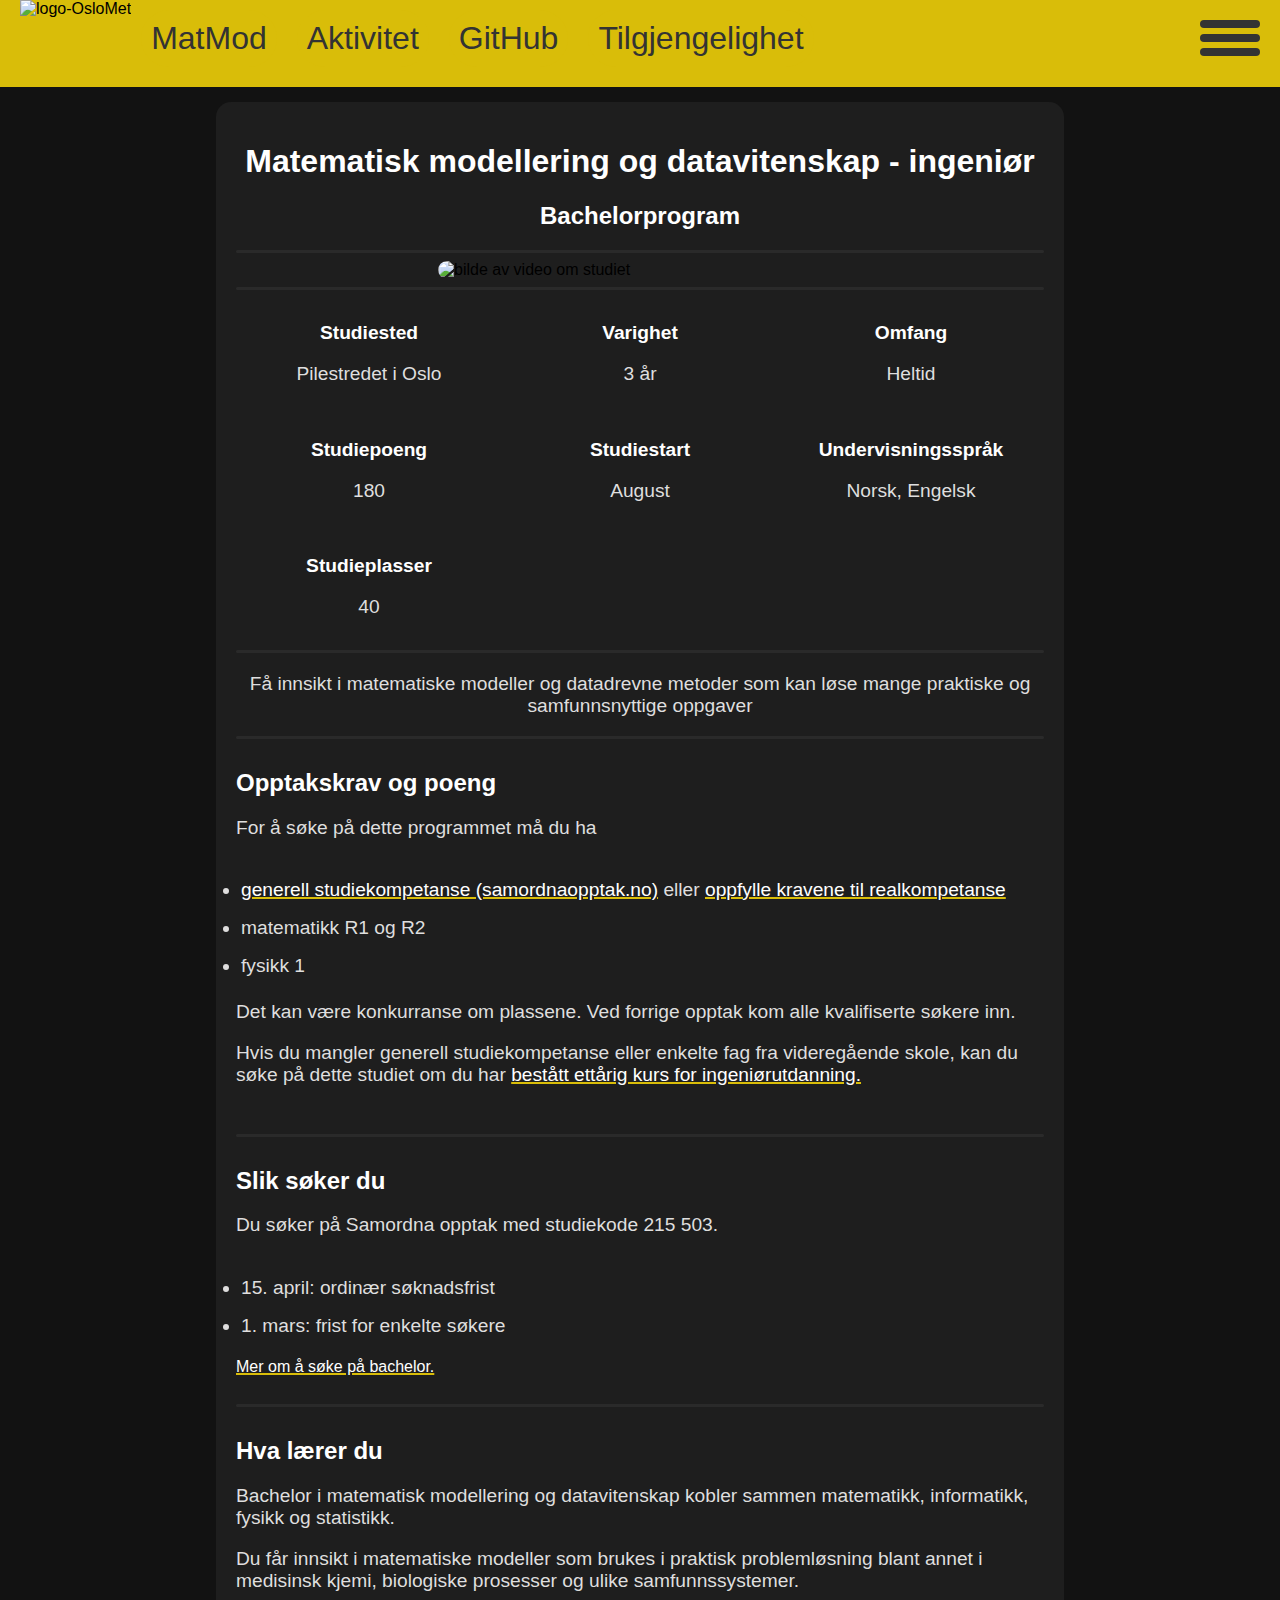
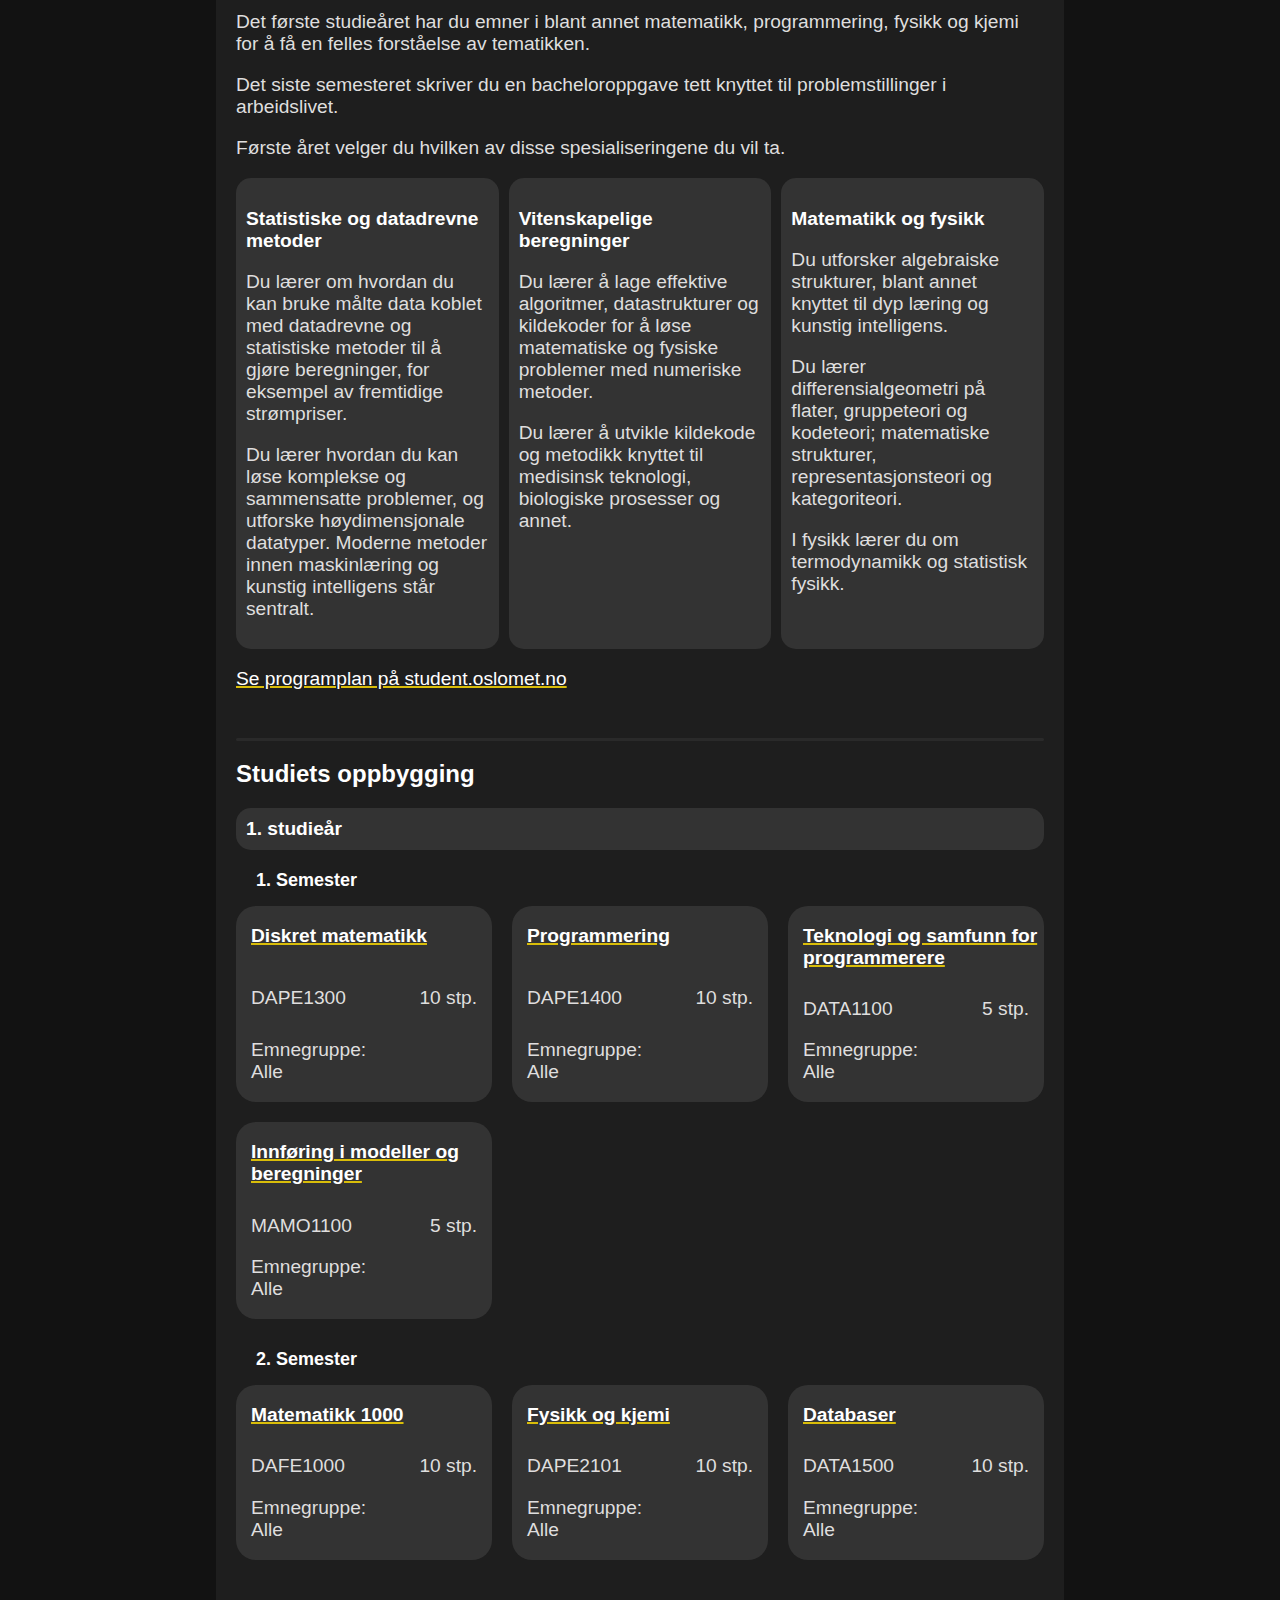
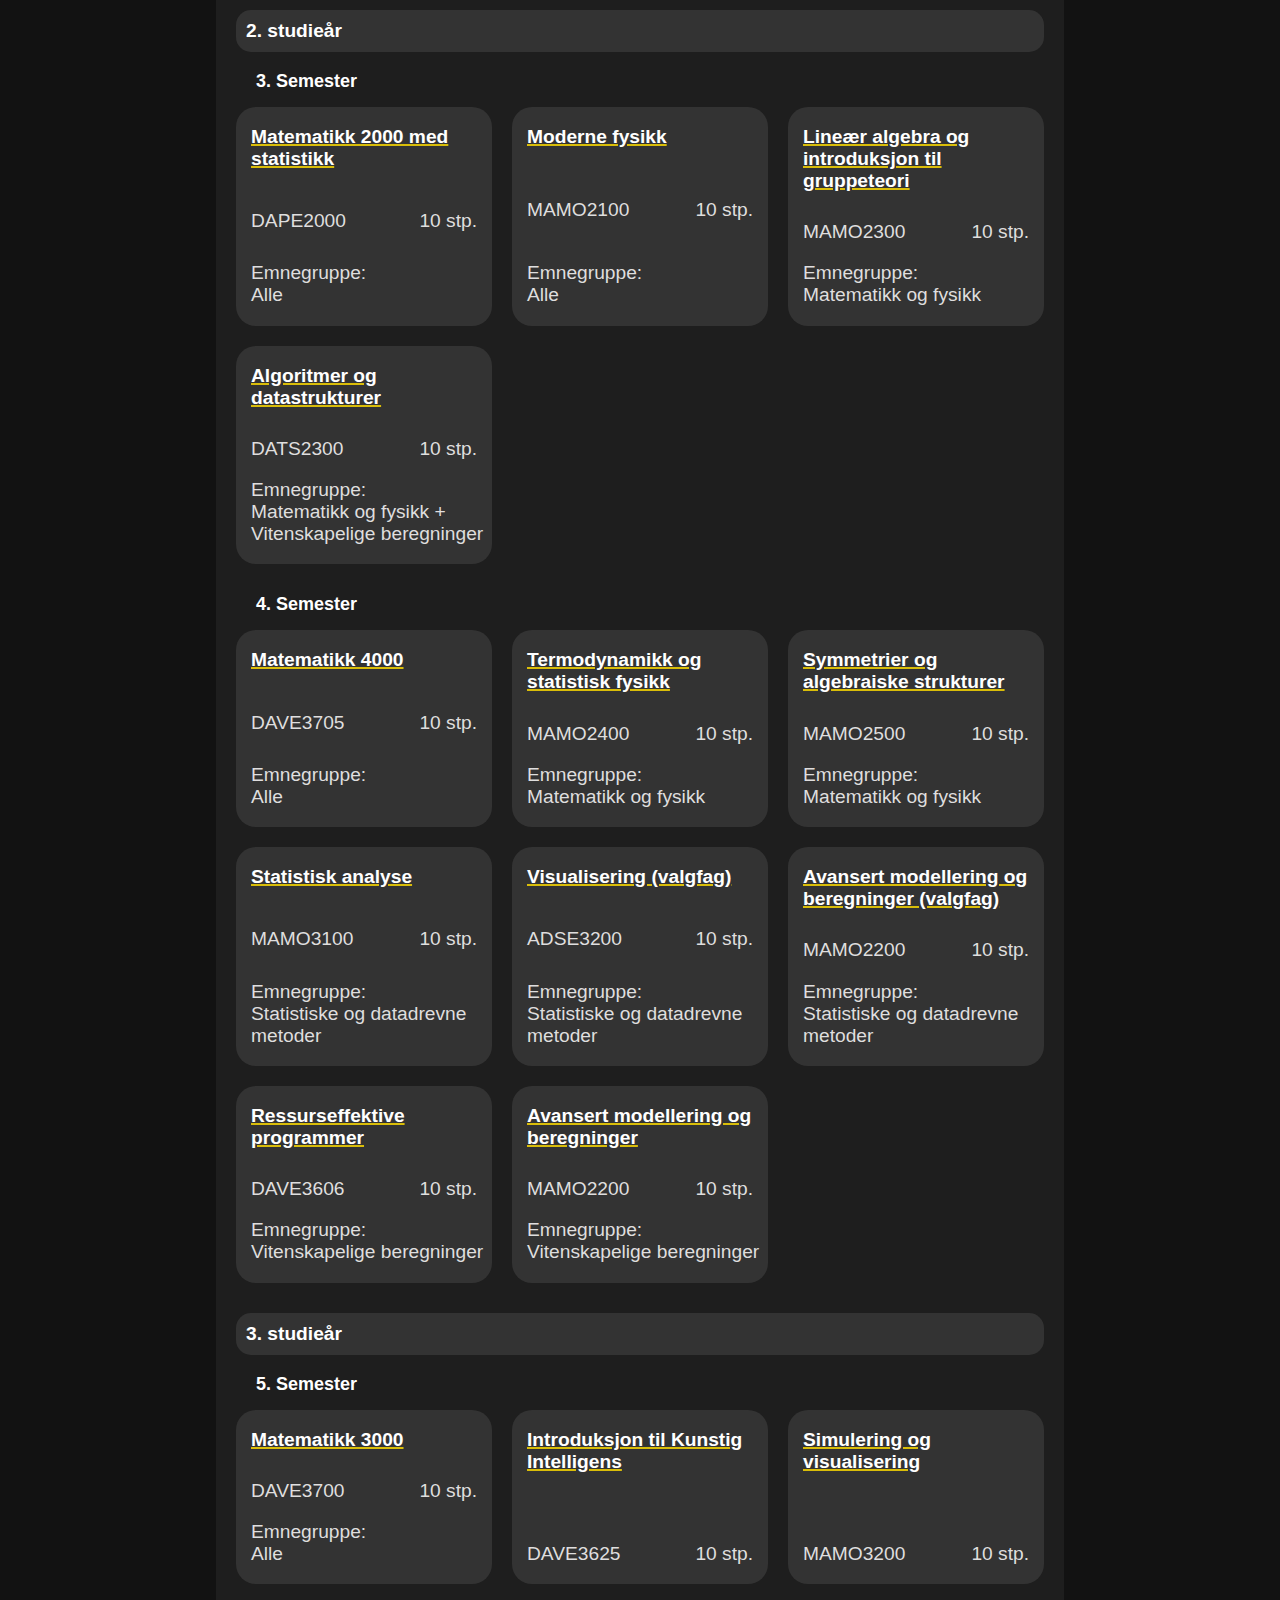
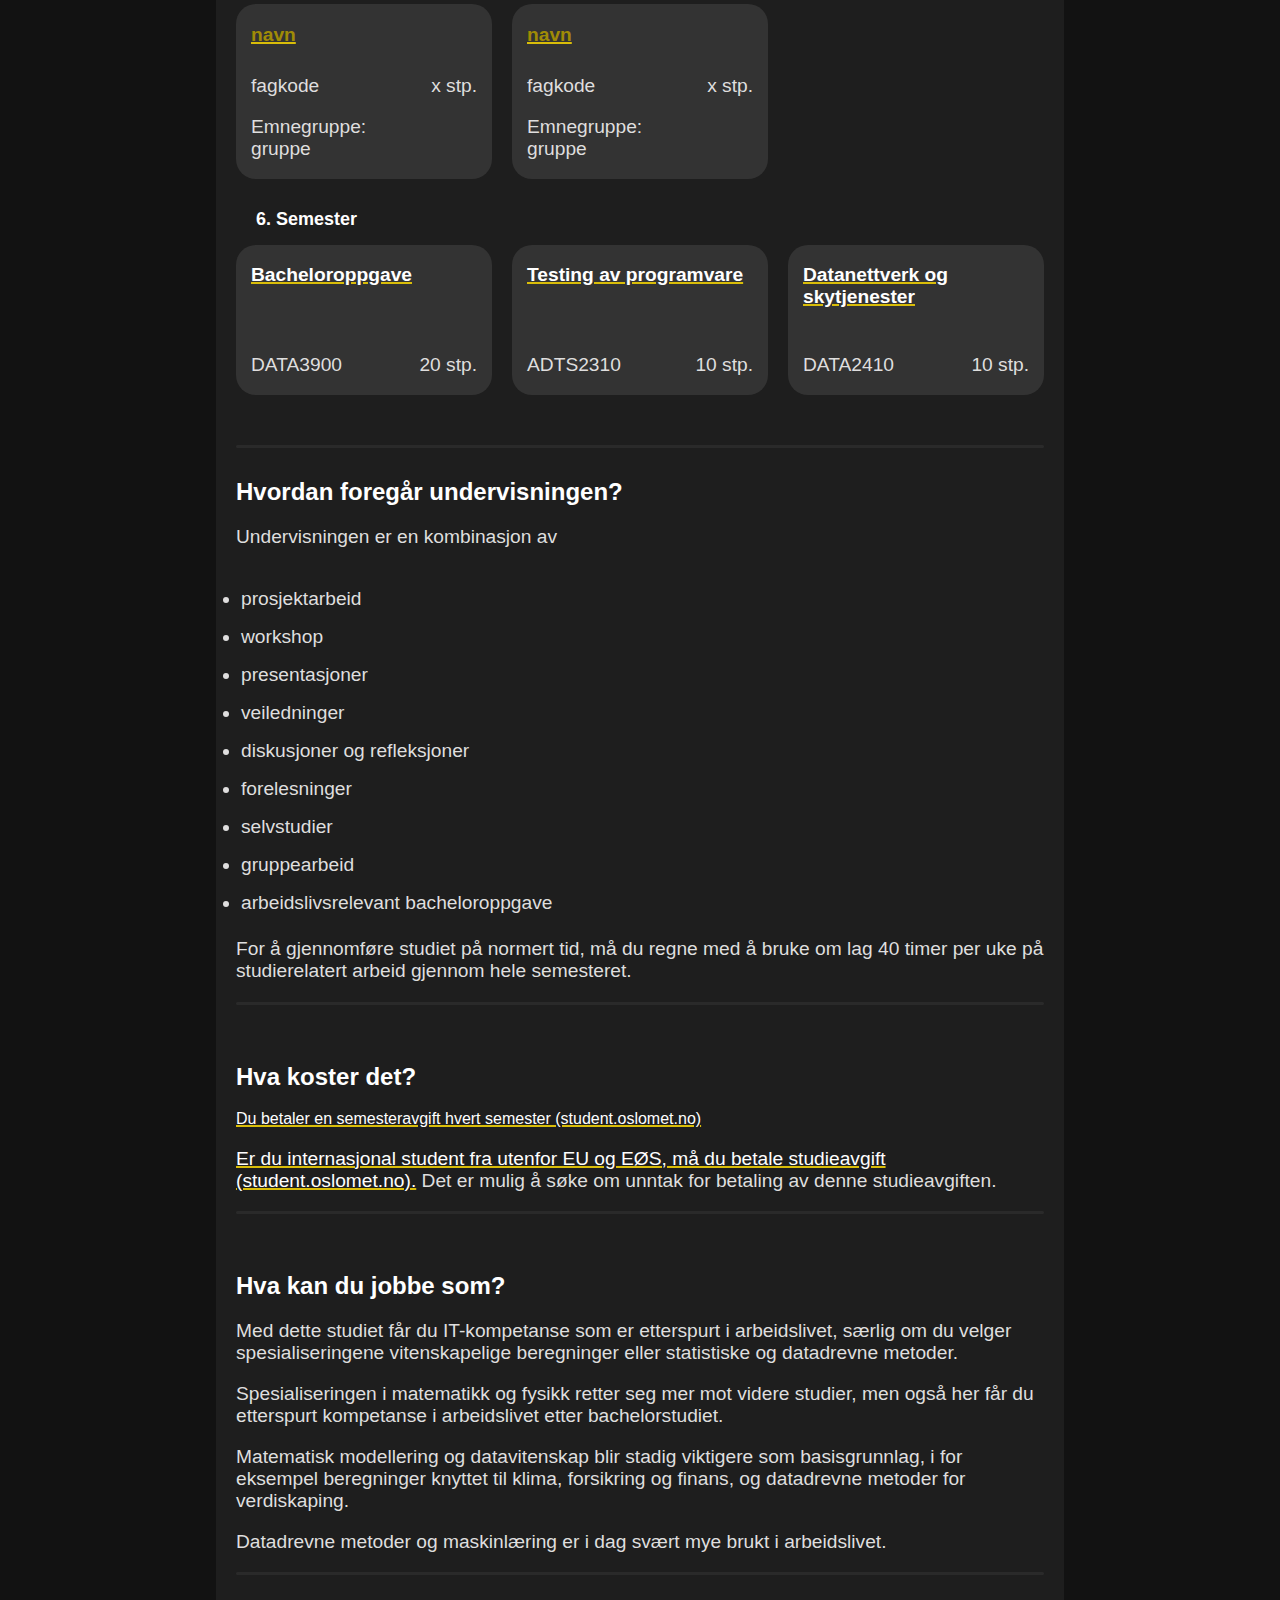
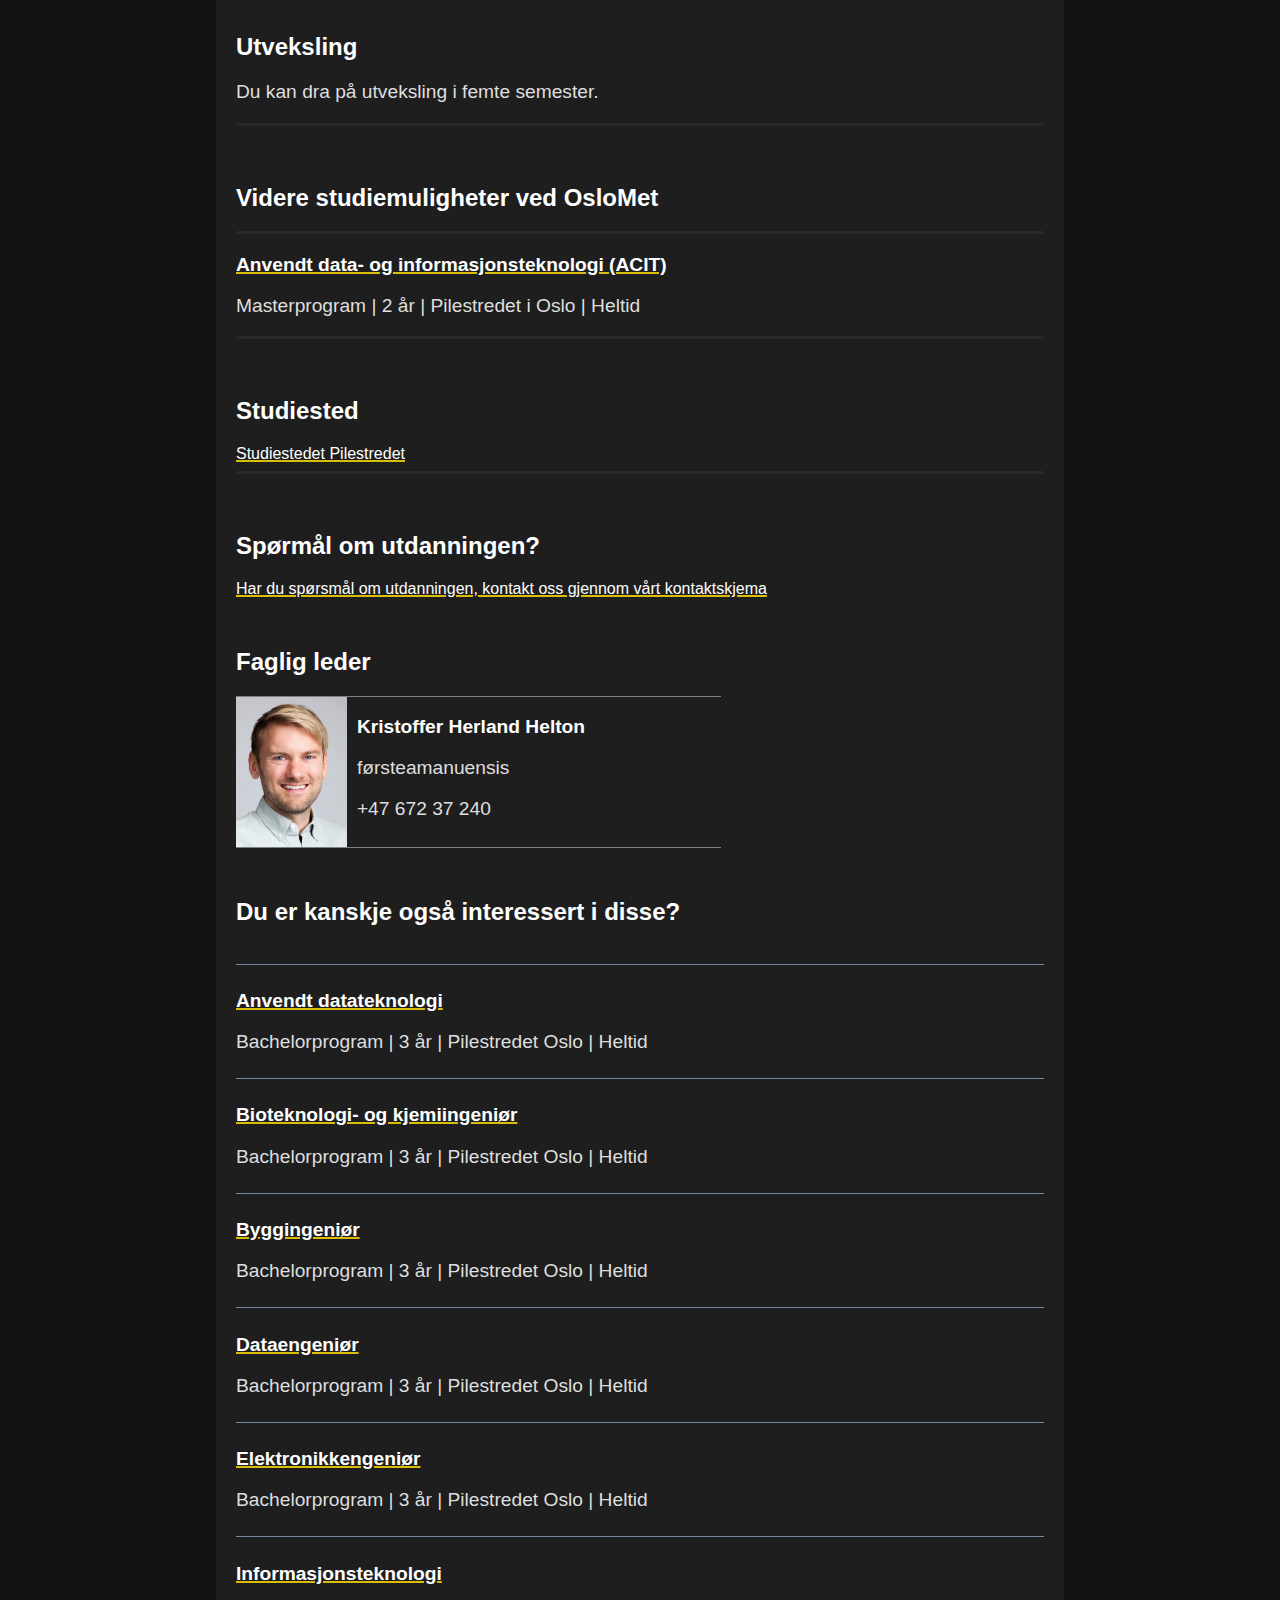
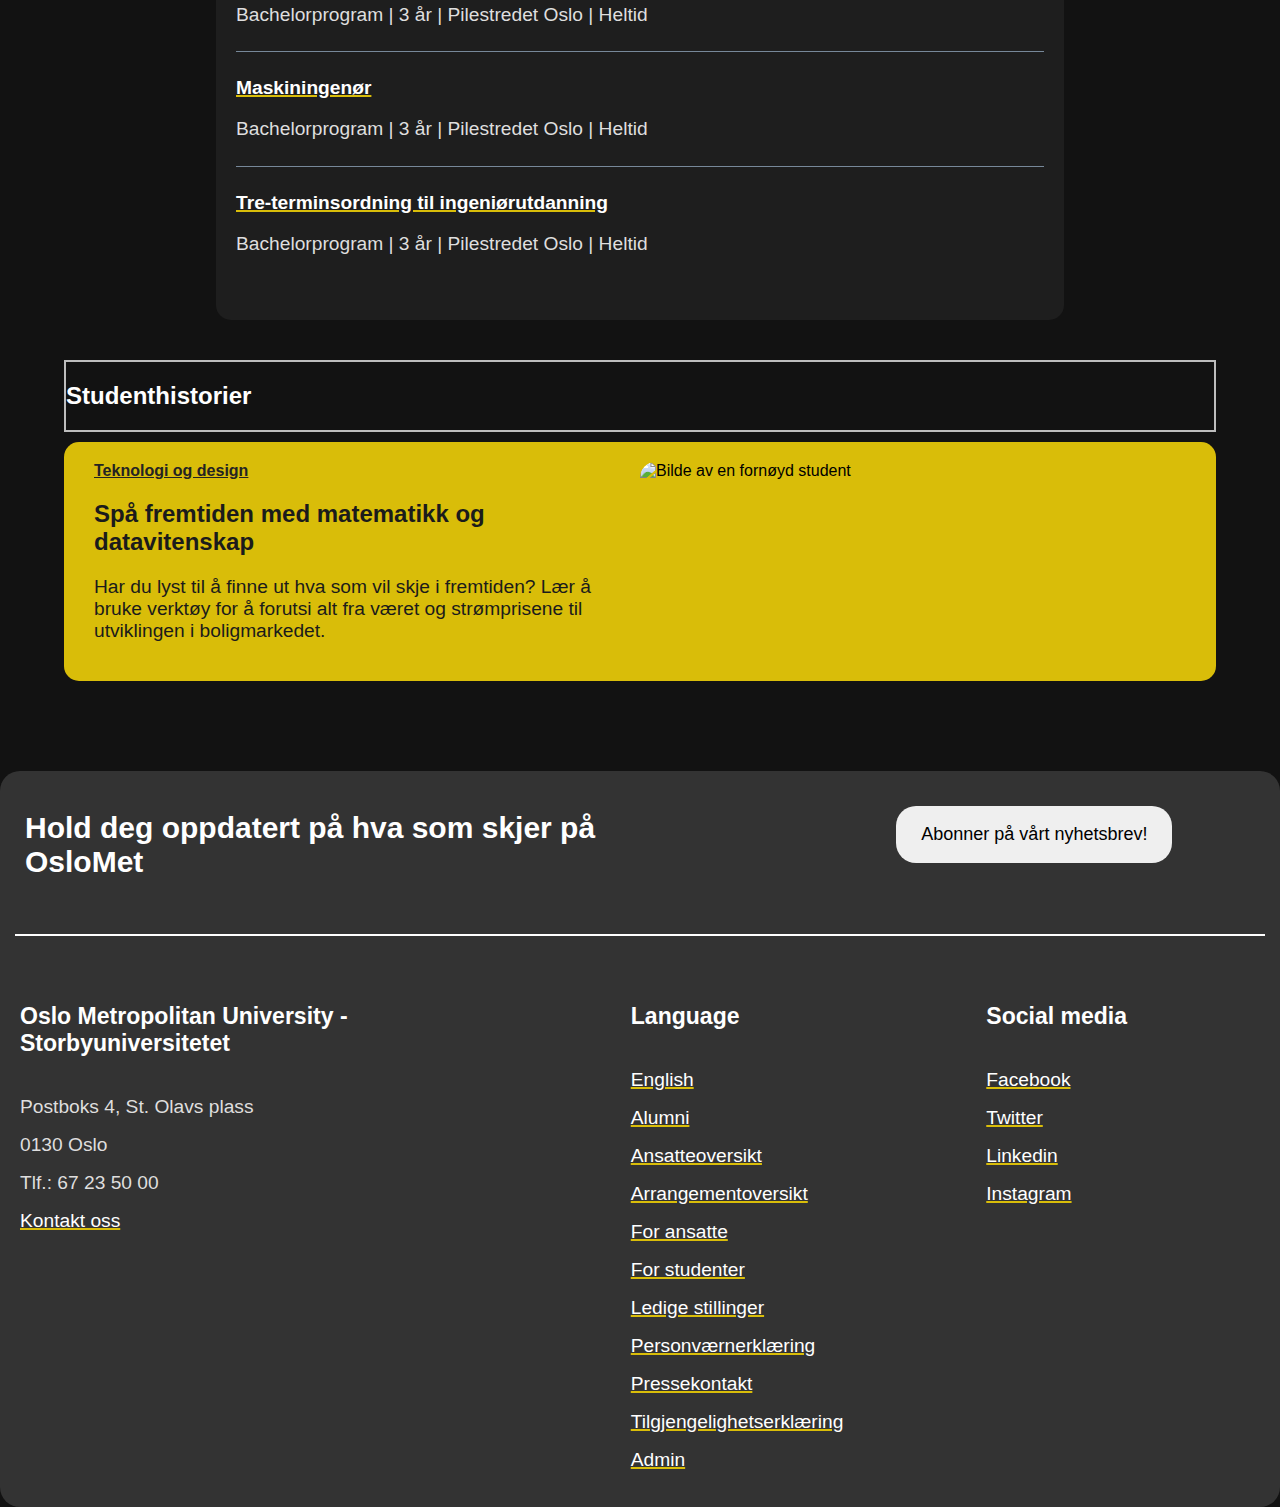
==== index.html @ cccbd800 "update" ====
<!DOCTYPE html>
<html lang="no">

<head>
    <meta charset="UTF-8">
    <meta name="viewport" content="width=device-width, initial-scale=1.0">
    <title>Matematisk modellering</title>
    <link rel="shortcut icon" href="https://www.oslomet.no/build/images/favicon-32x32.png">
    <link rel="stylesheet" href="style/style.css">
    <link rel="preconnect" href="https://fonts.googleapis.com">
    <link rel="preconnect" href="https://fonts.gstatic.com" crossorigin>
    <link href="https://fonts.googleapis.com/css2?family=Montserrat:ital,wght@0,100..900;1,100..900&display=swap"
        rel="font-link">
        
</head>

<body>
    <header>
        <img class="logo" src="media/logo-OsloMet.webp" alt="logo-OsloMet">
        <!-- Fotograf: ukjent. Bilde hentet fra OsloMet.no -->
        <nav class="horizontal-nav">
            <a href="index.html">
                <div>MatMod</div>
            </a>
            <a href="activity.html">
                <div>Aktivitet</div>
            </a>
            <a href="github.html">
                <div>GitHub</div>
            </a>
            <a href="accessibility.html">
                <div>Tilgjengelighet</div>
            </a>
        </nav>
        <label class="hamburger-meny">
            <input type="checkbox" aria-label="Navigasjonsmeny">
        </label>
        <aside class="sidebar">
            <nav>
                <a href="index.html">
                    <div>MatMod</div>
                </a>
                <a href="activity.html">
                    <div>Aktivitet</div>
                </a>
                <a href="github.html">
                    <div>GitHub</div>
                </a>
                <a href="accessibility.html">
                    <div>Tilgjengelighet</div>
                </a>
            </nav>
        </aside>
    </header>

    <main class="content-grid">
        <div class="left-margin"></div>
        <div class="content">
            <h1>Matematisk modellering og datavitenskap - ingeniør</h1>
            <h2 class="h2-Bachelorprogram">Bachelorprogram</h2>
            <hr>
            <img class="video-bilde" alt="bilde av video om studiet" src="media/video-image-matMod.webp">
            <hr>
            <section id="Generell info" class="inner-grid">
                <div>
                    <h3>Studiested</h3>
                    <p>Pilestredet i Oslo</p>
                </div>
                <div>
                    <h3>Varighet</h3>
                    <p>3 år</p>
                </div>
                <div>
                    <h3>Omfang</h3>
                    <p>Heltid</p>
                </div>
                <div>
                    <h3>Studiepoeng</h3>
                    <p>180</p>
                </div>
                <div>
                    <h3>Studiestart</h3>
                    <p>August</p>
                </div>
                <div>
                    <h3>Undervisningsspråk</h3>
                    <p>Norsk, Engelsk</p>
                </div>
                <div>
                    <h3>Studieplasser</h3>
                    <p>40</p>
                </div>
            </section>
            <hr>
            <p class="center-text">Få innsikt i matematiske modeller og datadrevne metoder som kan løse mange praktiske
                og
                samfunnsnyttige
                oppgaver</p>
            <hr>
            <section class="informasjon-seksjon">
                <h2>
                    Opptakskrav og poeng
                </h2>
                <p>For å søke på dette programmet må du ha</p>
                <ul>
                    <li>
                        <a href="https://www.samordnaopptak.no/info/opptak/opptak-uhg/">generell
                                studiekompetanse
                                (samordnaopptak.no)</a> eller <a
                                href="https://www.oslomet.no/studier/soknad-og-opptak/realkompetanse/realkompetanse-ingenior">oppfylle
                                kravene til
                                realkompetanse</a>
                    </li>
                    <li>matematikk R1 og R2</li>
                    <li>fysikk 1</li>
                </ul>
                <p>Det kan være konkurranse om plassene. Ved forrige opptak kom alle kvalifiserte søkere
                    inn.</p>
                <p>Hvis du mangler generell studiekompetanse eller enkelte fag fra videregående skole, kan
                    du søke på dette studiet om du har <a
                        href="https://www.oslomet.no/studier/tkd/forkurs-ingenior">bestått
                        ettårig kurs for ingeniørutdanning.</a></p>
            </section>
            <hr>
            <section class="informasjon-seksjon">

                <h2>Slik søker du</h2>
                <p>Du søker på Samordna opptak med studiekode 215 503.</p>
                <ul>
                    <li>15. april: ordinær søknadsfrist</li>
                    <li>1. mars: frist for enkelte søkere</li>
                </ul>

                <a href="https://www.oslomet.no/studier/soknad-og-opptak/opptak-til-bachelor-aarsstudier">Mer om å
                    søke på bachelor.</a>
            </section>
            <hr>

            <section class="informasjon-seksjon">
                <h2>Hva lærer du</h2>

                <p>Bachelor i matematisk modellering og datavitenskap kobler sammen matematikk, informatikk, fysikk
                    og
                    statistikk.</p>
                <p>Du får innsikt i matematiske modeller som brukes i praktisk problemløsning blant annet i
                    medisinsk
                    kjemi,
                    biologiske prosesser og ulike samfunnssystemer.</p>
                <p>Det første studieåret har du emner i blant annet matematikk, programmering, fysikk og kjemi for å
                    få
                    en
                    felles forståelse av tematikken.</p>
                <p>Det siste semesteret skriver du en bacheloroppgave tett knyttet til problemstillinger i
                    arbeidslivet.
                </p>
                <p>Første året velger du hvilken av disse spesialiseringene du vil ta.</p>
                <div class="inner-grid-spesialisering">
                    <div>
                        <h3>Statistiske og datadrevne metoder</h3>
                        <p>Du lærer om hvordan du kan bruke målte data koblet med datadrevne og statistiske metoder til
                            å
                            gjøre
                            beregninger, for eksempel av fremtidige strømpriser.</p>
                        <p>Du lærer hvordan du kan løse komplekse og sammensatte problemer, og utforske høydimensjonale
                            datatyper. Moderne metoder innen maskinlæring og kunstig intelligens står sentralt.</p>
                    </div>
                    <div>
                        <h3>Vitenskapelige beregninger</h3>
                        <p>Du lærer å lage effektive algoritmer, datastrukturer og kildekoder for å løse matematiske og
                            fysiske problemer med numeriske metoder.</p>
                        <p>Du lærer å utvikle kildekode og metodikk knyttet til medisinsk teknologi, biologiske
                            prosesser og annet.</p>
                    </div>
                    <div>
                        <h3>Matematikk og fysikk</h3>
                        <p>Du utforsker algebraiske strukturer, blant annet knyttet til dyp læring og kunstig
                            intelligens.</p>
                        <p>Du lærer differensialgeometri på flater, gruppeteori og kodeteori; matematiske strukturer,
                            representasjonsteori og kategoriteori.</p>
                        <p>I fysikk lærer du om termodynamikk og statistisk fysikk.</p>
                    </div>
                </div>
                <p><a href="https://student.oslomet.no/studier/-/studieinfo/programplan/HINGMAMO/2024/H%C3%98ST">
                        Se programplan på student.oslomet.no
                    </a></p>
            </section>
            <hr>
            <section id="Studiets-oppbygging">
                <h2>Studiets oppbygging</h2>
            
                <!-- 1. studieår -->
                <h3 class="Studieår-bakgrunn">1. studieår</h3>
            
                <!-- 1. Semester -->
                <h2 class="Semester">1. Semester</h2>
                <section id="Oppbygging" class="fag-grid">
                    <div class="fag">
                        <h3><a href="https://student.oslomet.no/studier/-/studieinfo/emne/DAPE1300/2024/H%C3%98ST">Diskret matematikk</a></h3>
                        <div class="p-container">
                            <p>DAPE1300</p>
                            <p>10 stp.</p>
                        </div>
                        <p class="emnegruppe">Emnegruppe:<br>Alle</p>
                    </div>
                    <div class="fag">
                        <h3><a href="https://student.oslomet.no/studier/-/studieinfo/emne/DAPE1400/2024/H%C3%98ST">Programmering</a></h3>
                        <div class="p-container">
                            <p>DAPE1400</p>
                            <p>10 stp.</p>
                        </div>
                        <p class="emnegruppe">Emnegruppe:<br>Alle</p>
                    </div>
                    <div class="fag">
                        <h3><a href="https://student.oslomet.no/studier/-/studieinfo/emne/DATA1100/2024/H%C3%98ST">Teknologi og samfunn for programmerere</a></h3>
                        <div class="p-container">
                            <p>DATA1100</p>
                            <p>5 stp.</p>
                        </div>
                        <p class="emnegruppe">Emnegruppe:<br>Alle</p>
                    </div>
                    <div class="fag">
                        <h3><a href="https://student.oslomet.no/studier/-/studieinfo/emne/MAMO1100/2024/H%C3%98ST">Innføring i modeller og beregninger</a></h3>
                        <div class="p-container">
                            <p>MAMO1100</p>
                            <p>5 stp.</p>
                        </div>
                        <p class="emnegruppe">Emnegruppe:<br>Alle</p>
                    </div>
                </section>
            
                <!-- 2. Semester -->
                <h2 class="Semester">2. Semester</h2>
                <section id="Oppbygging" class="fag-grid">
                    <div class="fag">
                        <h3><a href="https://student.oslomet.no/studier/-/studieinfo/emne/DAFE1000/2024/H%C3%98ST">Matematikk 1000</a></h3>
                        <div class="p-container">
                            <p>DAFE1000</p>
                            <p>10 stp.</p>
                        </div>
                        <p class="emnegruppe">Emnegruppe:<br>Alle</p>
                    </div>
                    <div class="fag">
                        <h3><a href="https://student.oslomet.no/studier/-/studieinfo/emne/DAPE2101/2024/H%C3%98ST">Fysikk og kjemi</a></h3>
                        <div class="p-container">
                            <p>DAPE2101</p>
                            <p>10 stp.</p>
                        </div>
                        <p class="emnegruppe">Emnegruppe:<br>Alle</p>
                    </div>
                    <div class="fag">
                        <h3><a href="https://student.oslomet.no/studier/-/studieinfo/emne/DATA1500/2024/H%C3%98ST">Databaser</a></h3>
                        <div class="p-container">
                            <p>DATA1500</p>
                            <p>10 stp.</p>
                        </div>
                        <p class="emnegruppe">Emnegruppe:<br>Alle</p>
                    </div>
                    <div class="hide"></div> <!-- Empty placeholder -->
                </section>
            
                <!-- 2. studieår -->
                <h3 class="Studieår-bakgrunn">2. studieår</h3>
            
                <!-- 3. Semester -->
                <h2 class="Semester">3. Semester</h2>
                <section id="Oppbygging" class="fag-grid">
                    <div class="fag">
                        <h3><a href="https://student.oslomet.no/studier/-/studieinfo/emne/DAPE2000/2024/H%C3%98ST">Matematikk 2000 med statistikk</a></h3>
                        <div class="p-container">
                            <p>DAPE2000</p>
                            <p>10 stp.</p>
                        </div>
                        <p class="emnegruppe">Emnegruppe:<br>Alle</p>
                    </div>
                    <div class="fag">
                        <h3><a href="https://student.oslomet.no/studier/-/studieinfo/emne/MAMO2100/2024/H%C3%98ST">Moderne fysikk</a></h3>
                        <div class="p-container">
                            <p>MAMO2100</p>
                            <p>10 stp.</p>
                        </div>
                        <p class="emnegruppe">Emnegruppe:<br>Alle</p>
                    </div>
                    <div class="fag">
                        <h3><a href="https://student.oslomet.no/studier/-/studieinfo/emne/MAMO2300/2024/H%C3%98ST">Lineær algebra og introduksjon til gruppeteori</a></h3>
                        <div class="p-container">
                            <p>MAMO2300</p>
                            <p>10 stp.</p>
                        </div>
                        <p class="emnegruppe">Emnegruppe: </br>Matematikk og fysikk</p>
                    </div>
                    <div class="fag">
                        <h3><a href="https://student.oslomet.no/studier/-/studieinfo/emne/DATS2300/2024/H%C3%98ST">Algoritmer og datastrukturer</a></h3>
                        <div class="p-container">
                            <p>DATS2300</p>
                            <p>10 stp.</p>
                        </div>
                        <p class="emnegruppe">Emnegruppe: </br>Matematikk og fysikk + Vitenskapelige beregninger</p>
                    </div>
                    <div class="hide"></div> <!-- Empty placeholder -->
                </section>
            
                <!-- 4. Semester -->
                <h2 class="Semester">4. Semester</h2>
                <section id="Oppbygging" class="fag-grid">
                    <div class="fag">
                        <h3><a href="https://student.oslomet.no/studier/-/studieinfo/emne/DAVE3705/2024/H%C3%98ST">Matematikk 4000</a></h3>
                        <div class="p-container">
                            <p>DAVE3705</p>
                            <p>10 stp.</p>
                        </div>
                        <p class="emnegruppe">Emnegruppe: <br>Alle</p>
                    </div>
                    <div class="fag">
                        <h3><a href="https://student.oslomet.no/studier/-/studieinfo/emne/MAMO2400/2024/H%C3%98ST">Termodynamikk og statistisk fysikk</a></h3>
                        <div class="p-container">
                            <p>MAMO2400</p>
                            <p>10 stp.</p>
                        </div>
                        <p class="emnegruppe">Emnegruppe: </br>Matematikk og fysikk</p>
                    </div>
                    <div class="fag">
                        <h3><a href="https://student.oslomet.no/studier/-/studieinfo/emne/MAMO2500/2024/H%C3%98ST">Symmetrier og algebraiske strukturer</a></h3>
                        <div class="p-container">
                            <p>MAMO2500</p>
                            <p>10 stp.</p>
                        </div>
                        <p class="emnegruppe">Emnegruppe: </br>Matematikk og fysikk</p>
                    </div>
                    <div class="fag">
                        <h3><a href="https://student.oslomet.no/studier/-/studieinfo/emne/MAMO3100/2024/H%C3%98ST">Statistisk analyse</a></h3>
                        <div class="p-container">
                            <p>MAMO3100</p>
                            <p>10 stp.</p>
                        </div>
                        <p class="emnegruppe">Emnegruppe: </br>Statistiske og datadrevne metoder</p>
                    </div>
                    <div class="fag">
                        <h3><a href="https://student.oslomet.no/studier/-/studieinfo/emne/ADSE3200/2024/H%C3%98ST">Visualisering (valgfag)</a></h3>
                        <div class="p-container">
                            <p>ADSE3200</p>
                            <p>10 stp.</p>
                        </div>
                        <p class="emnegruppe">Emnegruppe: </br>Statistiske og datadrevne metoder</p>
                    </div>
                    <div class="fag">
                        <h3><a href="https://student.oslomet.no/studier/-/studieinfo/emne/MAMO2200/2024/H%C3%98ST">Avansert modellering og beregninger (valgfag)</a></h3>
                        <div class="p-container">
                            <p>MAMO2200</p>
                            <p>10 stp.</p>
                        </div>
                        <p class="emnegruppe">Emnegruppe: </br>Statistiske og datadrevne metoder</p>
                    </div>
                    <div class="fag">
                        <h3><a href="https://student.oslomet.no/studier/-/studieinfo/emne/DAVE3606/2024/H%C3%98ST">Ressurseffektive programmer</a></h3>
                        <div class="p-container">
                            <p>DAVE3606</p>
                            <p>10 stp.</p>
                        </div>
                        <p class="emnegruppe">Emnegruppe: </br>Vitenskapelige beregninger</p>
                    </div>
                    <div class="fag">
                        <h3><a href="https://student.oslomet.no/studier/-/studieinfo/emne/MAMO2200/2024/H%C3%98ST">Avansert modellering og beregninger</a></h3>
                        <div class="p-container">
                            <p>MAMO2200</p>
                            <p>10 stp.</p>
                        </div>
                        <p class="emnegruppe">Emnegruppe: </br>Vitenskapelige beregninger</p>
                    </div>
                    <div class="hide"></div> <!-- Empty placeholder -->
                </section>
            
                <!-- 3. studieår -->
                <h3 class="Studieår-bakgrunn">3. studieår</h3>
            
                <!-- 5. Semester -->
                <h2 class="Semester">5. Semester</h2>
                <section id="Oppbygging" class="fag-grid">
                    <div class="fag">
                        <h3><a href="https://student.oslomet.no/studier/-/studieinfo/emne/DAVE3700/2024/H%C3%98ST">Matematikk 3000</a></h3>
                        <div class="p-container">
                            <p>DAVE3700</p>
                            <p>10 stp.</p>
                        </div>
                        <p class="emnegruppe">Emnegruppe: </br>Alle</p>
                    </div>
                    <div class="fag">
                        <h3><a href="https://student.oslomet.no/studier/-/studieinfo/emne/DAVE3625/2024/H%C3%98ST">Introduksjon til Kunstig Intelligens</a></h3>
                        <div class="p-container">
                            <p>DAVE3625</p>
                            <p>10 stp.</p>
                        </div>
                    </div>
                    <div class="fag">
                        <h3><a href="https://student.oslomet.no/studier/-/studieinfo/emne/MAMO3200/2024/H%C3%98ST">Simulering og visualisering</a></h3>
                        <div class="p-container">
                            <p>MAMO3200</p>
                            <p>10 stp.</p>
                        </div>
                    </div>
                    <div class="fag">
                        <h3><a href="">navn</a></h3>
                        <div class="p-container">
                            <p>fagkode</p>
                            <p>x stp.</p>
                        </div>
                        <p class="emnegruppe">Emnegruppe: </br>gruppe</p>
                    </div>
                    <div class="fag">
                        <h3><a href="">navn</a></h3>
                        <div class="p-container">
                            <p>fagkode</p>
                            <p>x stp.</p>
                        </div>
                        <p class="emnegruppe">Emnegruppe: </br>gruppe</p>
                    </div>
                    <div class="hide"></div> <!-- Empty placeholder -->
                </section>
            
                <!-- 6. Semester -->
                <h2 class="Semester">6. Semester</h2>
                <section id="Oppbygging" class="fag-grid">
                    <div class="fag">
                        <h3><a href="https://student.oslomet.no/studier/-/studieinfo/emne/DATA3900/2024/H%C3%98ST">Bacheloroppgave</a></h3>
                        <div class="p-container">
                            <p>DATA3900</p>
                            <p>20 stp.</p>
                        </div>
                    </div>
                    <div class="fag">
                        <h3><a href="https://student.oslomet.no/studier/-/studieinfo/emne/ADTS2310/2024/H%C3%98ST">Testing av programvare</a></h3>
                        <div class="p-container">
                            <p>ADTS2310</p>
                            <p>10 stp.</p>
                        </div>
                    </div>
                    <div class="fag">
                        <h3><a href="https://student.oslomet.no/studier/-/studieinfo/emne/DATA2410/2024/H%C3%98ST">Datanettverk og skytjenester</a></h3>
                        <div class="p-container">
                            <p>DATA2410</p>
                            <p>10 stp.</p>
                        </div>
                    </div>
                    <div class="hide"></div> <!-- Empty placeholder -->
                </section>
            </section>
                        
            <hr>

            <section class="informasjon-seksjon">
        
                <h2>Hvordan foregår undervisningen?</h2>
                <p>Undervisningen er en kombinasjon av</p>
                <ul>
                    <li>prosjektarbeid</li>
                    <li>workshop</li>
                    <li>presentasjoner</li>
                    <li>veiledninger</li>
                    <li>diskusjoner og refleksjoner</li>
                    <li>forelesninger</li>
                    <li>selvstudier</li>
                    <li>gruppearbeid</li>
                    <li>arbeidslivsrelevant bacheloroppgave</li>
                </ul>

                <p>For å gjennomføre studiet på normert tid, må du regne med
                     å bruke om lag 40 timer per uke på studierelatert arbeid 
                     gjennom hele semesteret.  </p>
                     <hr>
            </section>

            <section class="informasjon-seksjon">
                <h2>Hva koster det?</h2>
                <a href="vg.no">Du betaler en semesteravgift hvert semester
                    (student.oslomet.no)</a>

                <p><a href="vg.no">Er du internasjonal student fra utenfor EU og EØS, må du betale studieavgift 
                    (student.oslomet.no).</a> Det er mulig å søke om unntak for betaling av denne studieavgiften.</p>
                    <hr>
            </section>

            <section class="informasjon-seksjon">
                <h2>Hva kan du jobbe som?</h2>
                <p>
                    Med dette studiet får du IT-kompetanse som er etterspurt i arbeidslivet, særlig 
                    om du velger spesialiseringene vitenskapelige beregninger eller
                     statistiske og datadrevne metoder.
                </p>
                <p>
                    Spesialiseringen i matematikk og fysikk retter seg mer mot videre studier, men også
                     her får du etterspurt kompetanse i arbeidslivet etter bachelorstudiet. 
                </p>
                <p>
                    Matematisk modellering og datavitenskap blir stadig viktigere som basisgrunnlag, i
                    for eksempel beregninger knyttet til klima, forsikring og finans, og datadrevne metoder
                    for verdiskaping. 
                </p>
                <p>
                    Datadrevne metoder og maskinlæring er i dag svært mye brukt i arbeidslivet. 
                </p>
                <hr>

            </section>

            <section class="informasjon-seksjon">
                <h2>Utveksling</h2>
                <p>Du kan dra på utveksling i femte semester.</p>
                <hr>
            </section>

            <section class="informasjon-seksjon">
                
                <h2>Videre studiemuligheter ved OsloMet</h2>
                <hr>
                <a href="vg.no"><h3>Anvendt data- og informasjonsteknologi (ACIT)</h2></a>
                <p>Masterprogram | 2 år | Pilestredet i Oslo | Heltid</p>
                <hr>

            </section>

            <section class="informasjon-seksjon">
                <h2>Studiested</h2>
               <a href="vg.no">Studiestedet Pilestredet</a>
                <hr>
            </section>

           <section class="informasjon-seksjon">
            <h2>Spørmål om utdanningen?</h2>
            <a href="vg.no">Har du spørsmål om utdanningen, kontakt oss gjennom vårt kontaktskjema</a>
           </section>

           <section class="informasjon-seksjon">
            <h2>Faglig leder</h2>
            <div class="faglig-leder-informasjon" >
                <div class="faglig-leder-bilde-boks" >
                    <img src="media/profilbilde-faglig-leder.webp" alt="bilde" height="100%">
                </div>
                <div class="faglig-leder-tekst-boks">
                    <h3>Kristoffer Herland Helton</h3>
                    <p>førsteamanuensis</p>
                    <p>+47 672 37 240</p>
                </div>
            </div>
           </section>

           <section class="informasjon-seksjon">

            <article class="andre-studier">
            
                <h2>Du er kanskje også interessert i disse?</h2>
                <br>

            <div>
                <a href="vg.no"><h3>Anvendt datateknologi</h3></a>
                <p>Bachelorprogram | 3 år | Pilestredet Oslo | Heltid</p> 
            </div>
            
                <div>
                    <a href="vg.no"><h3>Bioteknologi- og kjemiingeniør</h3></a>
                    <p>Bachelorprogram | 3 år | Pilestredet Oslo | Heltid</p> 
                </div>
    
                <div>
                    <a href="vg.no"><h3>Byggingeniør</h3></a>
                    <p>Bachelorprogram | 3 år | Pilestredet Oslo | Heltid</p> 
                </div>

                <div>
                    <a href="vg.no"><h3>Dataengeniør</h3></a>
                    <p>Bachelorprogram | 3 år | Pilestredet Oslo | Heltid</p> 
                </div>
        
                <div>
                    <a href="vg.no"><h3>Elektronikkengeniør</h3></a>
                    <p>Bachelorprogram | 3 år | Pilestredet Oslo | Heltid</p> 
                </div>

                <div>
                    <a href="vg.no"><h3>Informasjonsteknologi</h3></a>
                    <p>Bachelorprogram | 3 år | Pilestredet Oslo | Heltid</p> 
                </div>

                <div>
                    <a href="vg.no"><h3>Maskiningenør</h3></a>
                    <p>Bachelorprogram | 3 år | Pilestredet Oslo | Heltid</p> 
                </div>

                <div>
                    <a href="vg.no"><h3>Tre-terminsordning til ingeniørutdanning</h3></a>
                    <p>Bachelorprogram | 3 år | Pilestredet Oslo | Heltid</p> 
                </div>

        </article>
    </section>


            <!--Seksjoner for forsiden går over denne kommentaren -->


        </div>
        <div class="right-margin"></div>
    </main>

     <!--innline css kode for sjapp gjennomgang -->

    <div class="boks1">
        <div class="boks2">
             <h2>Studenthistorier</h2>
        </div>
    </div>

    <div class="boks3">
        <section class="student-historier">
            <div>
                    <a href="vg.no">Teknologi og design</a>
                    <h2>Spå fremtiden med matematikk og datavitenskap</h2>
                    <p>
                        Har du lyst til å finne ut hva som vil skje i fremtiden? 
                        Lær å bruke verktøy for å forutsi alt fra været og strømprisene
                        til utviklingen i boligmarkedet.
                    </p>
            </div>
            <div>
                <img src="media/matmob-bilde-2.webp" alt="Bilde av en fornøyd student">
                <!-- Fotograf: ukjent. Bilde hentet fra OsloMet.no -->
            </div>
            </section>
        </div>


        <footer>
                <div class="sub-footer">
                <div class="footer-headline">
                    <div class="footer-headline-left"><h2>Hold deg oppdatert på hva som skjer på OsloMet</h2></div>
                    <div class="footer-headline-mid"></div>
                    <div class="footer-headline-rigth"><button class="btn-abonner-nyhetsbrev" onclick="window.location.href='https://www.oslomet.no/nyhetsbrev'"><p>Abonner på vårt nyhetsbrev!</p></button></div>
                </div>
            </div>
            
            
            <div class="footer-main">
                    <div class="footer-main-left">
                        <ul>
                            <li> <h3> Oslo Metropolitan University - Storbyuniversitetet </h3></li>
                            <li>Postboks 4, St. Olavs plass</li>
                            <li>0130 Oslo</li>
                            <li>Tlf.: 67 23 50 00</li>
                            <li><a href="https://www.oslomet.no/om/kontakt">Kontakt oss</a></li>
                            <li></li>
                          </ul>
                    </div>
            
            
                    <div class="footer-main-middle">
            
                        <ul>
                            <li><h3>Language</h3></li>
                            <li><a href="vg.no">English</a></li>
                            <li><a href="vg.no">Alumni</a></li>
                            <li><a href="vg.no">Ansatteoversikt</a></li>
                            <li><a href="vg.no">Arrangementoversikt</a></li>
                            <li><a href="vg.no">For ansatte</a></li>
                            <li><a href="vg.no">For studenter</a></li>
                            <li><a href="vg.no">Ledige stillinger</a></li>
                            <li><a href="vg.no">Personværnerklæring</a></li>
                            <li><a href="vg.no">Pressekontakt</a></li>
                            <li><a href="vg.no">Tilgjengelighetserklæring</a></li>
                            <li><a href="vg.no">Admin</a></li>
                        </ul>
                    </div>
            
            
                    <div class="footer-main-rigth">
                        <ul>
                            <li><h3>Social media</h3></li>
                            <li><a href="vg.no">Facebook</a></li>
                            <li><a href="vg.no">Twitter</a></li>
                            <li><a href="vg.no">Linkedin</a></li>
                            <li><a href="vg.no">Instagram</a></li>
            
                        </ul>
                </div>
            </footer>

        </div> 

</body>

</html>
---- style/style.css ----
/* innholdsfortegnelse */

/* Felles */
    /* Genrelle fonter  */
    /* Felles elementer */
    /* Header */
    /* Main content layout */
    /* Footer */ 
    
/* Individuell */    
    /* styling til index-siden */
    /* styling til activity-siden */
    /* styling til GitHub-siden */
    /* styling til Accessibility-siden */






/*                                   Generelle Fonter                                               */
/* --------------------------------------------------------------------------------------- */

* {
    font-family: "Montserrat", sans-serif;
    box-sizing: border-box;
}

h1, h2, h3 {
    color: #ffffff;
}

h1 {
    font-size: xx-large;
    text-align: center;
}

/* .content h2 {
    background-color: #a3a2a2;
    padding: 2px;
    border-radius: 7px;
} */

h3 {
    font-size: larger;
}

p {
    font-size: larger;
    text-align: left;
    color: #dfdede;
    max-width: 1000px;
}
li{
    color: #dfdede;
    font-size: larger;
}

/* Bruk denne classen for p-elementer som skal midtjusteres */
p.center-text {
    text-align: center;
}

a {
    color: #ffffff;
    text-decoration: none;
    text-decoration: underline #d9bd09;
    text-decoration-thickness: 2px;
}

a:visited {
    color: #a08b06;
}

a:hover {
    color: #d9bd09;
}

a:active {
    color: #d9bd09;
}


/*                                    Generelle elementer                                  */
/* --------------------------------------------------------------------------------------- */

/* Fjerner standard margins */
html,
body {
    margin: 0;
    padding: 0;
    box-sizing: border-box;
    overflow-x: hidden;
    background-color: #121212;
}


/* Horisontale line breaks */
hr {
    height: 3px;
    background-color: #62626230;
    border: none;
    border-radius: 50px;
}


/*                                    header                                   */
/* --------------------------------------------------------------------------------------- */


.horizontal-nav {
    display: flex;
    flex-direction: row;
    justify-content: flex-start;
    margin-top: auto;
    max-width: 100%;
    overflow-x: hidden;
}
@media (max-width:800px){
    .horizontal-nav {
        display: none;
    }
}
.horizontal-nav div {
    background-color: #d9bd09;
    font-weight: 400;
}

header {
    display: flex;
    background-color: #d9bd09;
    padding: 10px 20px;
    padding-top: 0;
    z-index: 1000;
    /* Higher z-index to ensure it's on top */
}

.logo {
    max-width: 150px;
    max-height: 150px;
}



/* ------------------------------------------------------------------------------------------------- */
/*                                       Responsiv nav-bar                                           */
/*         hentet fra https://github.com/WebDevSimplified/css-only-hamburger-menu/tree/main          */
/*         Tilpasset til oppgaven                                                                    */
/* ------------------------------------------------------------------------------------------------- */

*::after,
*::before {
    box-sizing: border-box;
}

/* Variabler for hamburger-meny */
:root {
    --bar-width: 60px;
    --bar-height: 8px;
    --hamburger-gap: 6px;
    --hamburger-margin: 20px;
    --foreground: #333;
    --background: white;
    --animation-time: 200ms ease-in-out;
    --hamburger-height: calc(var(--bar-height) * 3 + var(--hamburger-gap) * 2);
    --x-width: calc(var(--hamburger-height) * 1.41421356237);
}

/* Hamburger-meny */
.hamburger-meny {
    display: flex;
    flex-direction: column;
    gap: var(--hamburger-gap);
    width: max-content;
    position: fixed;
    /* Use fixed to keep it at the top right */
    top: var(--hamburger-margin);
    /* Distance from the top of the screen */
    right: var(--hamburger-margin);
    /* Distance from the right side of the screen */
    z-index: 2;
    cursor: pointer;
}

.hamburger-meny:has(input:checked) {
    --foreground: white;
    --background: #333;
}

.hamburger-meny:has(input:focus-visible)::before,
.hamburger-meny:has(input:focus-visible)::after,
.hamburger-meny input:focus-visible {
    border: 1px solid var(--background);
    box-shadow: 0 0 0 1px var(--foreground);
}

.hamburger-meny::before,
.hamburger-meny::after,
.hamburger-meny input {
    content: "";
    width: var(--bar-width);
    height: var(--bar-height);
    background-color: var(--foreground);
    border-radius: 9999px;
    transform-origin: left center;
    transition: opacity var(--animation-time), width var(--animation-time),
        rotate var(--animation-time), translate var(--animation-time),
        background-color var(--animation-time);
}

.hamburger-meny input {
    appearance: none;
    padding: 0;
    margin: 0;
    outline: none;
    pointer-events: none;
}

.hamburger-meny:has(input:checked)::before {
    rotate: 45deg;
    width: var(--x-width);
    translate: 0 calc(var(--bar-height) / -2);
}

.hamburger-meny:has(input:checked)::after {
    rotate: -45deg;
    width: var(--x-width);
    translate: 0 calc(var(--bar-height) / 2);
}

/* Test for checkbox */
.hamburger-meny input:checked {
    opacity: 0;
    width: 0;
}

aside,
aside::after,
aside::before {
    box-sizing: border-box;
    margin: 0;
}

/* Sidebar styling */
.sidebar {
    top: 0;
    position: sticky;
    transition: translate var(--animation-time);
    translate: 100%;
    /* Plassering av sidebar på høyre side */
    padding: 0.5rem 1rem;
    padding-top: calc(var(--hamburger-height) + var(--hamburger-margin) + 1rem);
    background-color: var(--foreground);
    color: var(--background);
    max-width: 100rem;
    min-height: 100vh;
    position: fixed;
    /* Holder sidebaren til høyre */
    right: 0;
    /* høyrejuster sidebar */
}

.hamburger-meny:has(input:checked)+.sidebar {
    translate: 0;
}

/* Style innsiden av nav-baren */
nav div {
    display: flex;
    flex-direction: column;
    font-size: xx-large;
    margin: 10px;
    padding: 10px;
    border-radius: 100px;
    background-color: white;
    color: #333;
    transition: var(--animation-time);
    text-align: center;
}

nav div:hover {
    background-color: #d9bd09;
    scale: 1.1;
}

nav a {
    text-decoration: none;
}


/*                                    main content layout felles                            */
/* --------------------------------------------------------------------------------------- */



/* Content-grid styling */
.content-grid {
    margin: 0;
    display: grid;
    grid-template-columns:1fr auto 1fr;
    column-gap: 10px;
    /* Left margin, content, right margin */
    min-height: 100vh;
    /* Full height av devicen */
    background-color: #121212;
}

@media (min-width: 700px){
.content {
    max-width: 80%;
    margin: 0 auto;
    margin-top: 15px;
    padding: 20px;
    background-color: #1E1E1E;
    /* Add some inner padding for spacing */
    border-radius: 15px;
}
}

/* rutenett som brukes i index og activitetside */

.inner-grid {
    display: grid;
    grid-template-columns: repeat(3, 1fr);
    /* 3 columns of equal width */
    grid-template-columns: repeat(auto-fit, minmax(220px, 1fr));
    /* 3 rows with automatic height */
    gap: 5px;
    /* Space between grid items */
}

.inner-grid div {
    /* background-color: #2E2E2E; */
    /* Bakgrunn kan muligens fjernes etterhvert */
    padding: 5px;
    text-align: center;
    /* Border for visual separation */
    border-radius: 10px;
}

.inner-grid p {
    text-align: center;
}



/*                                Styling footer                        */
/* --------------------------------------------------------------------------------------- */

/* felles footer for alle sidene. */

footer{
    margin-top: 90px;
    width: 100%;
    background-color: #333;
    padding-bottom: 30px;
    border-radius: 20px;
    padding:15px;
}

/* Oppretter en div boks som vi kan sette til en flexbox for
 å midtsentrere innholdet  */
.sub-footer{
    width: 100%;
    display: flex;
    justify-content: center;
}

/*Her er footerns "header" (kanppen til nyhetsbrevet osv) */
.footer-headline{
    width: 100%;
    display: flex;
    justify-content: center;
    column-gap: 10px;
    align-items: flex-start;
}

/* justerer footerens layout for 
mindre skjermer: Stabbler elementer vertikalt og til venstre.  */
@media (max-width: 800px){
    .footer-headline{
        width: 100%;
        display: flex;
        flex-direction: column;
        justify-content: center;
        column-gap: 10px;
        align-items: flex-start;
        } 
    } 

 /* Vi har opprettet tre div-bokser inne i footeren sin "heading". En 
 venstrdel som inneholder en overskrfit, en midtdel som nå er tom, men hvor man kan legge til ting
 senere, og en høyre del som inneholder en knapp. Når vi setter flex: 1, flex: 2, flex: 4, osv. i en
  flexbox-layout, bestemmer vi hvor mye plass hvert element skal ta i forhold til de andre elementene. Dette er gjort
  for at den skal bli mest mulig skalerbar når man juster størrelse på siden. */

.footer-headline-left{
    flex: 4;
}

.footer-headline-left h2{
    font-size: 30px;
    margin-left: 10px;
}

.footer-headline-mid{
    flex: 1;
}

.footer-headline-rigth{
    display: flex;
    justify-content: center;
    flex: 3;  
}

.footer-headline-rigth p{
    color: black;
}

.btn-abonner-nyhetsbrev{
    margin-top: 20px;
    font-size: 15px;
    padding-top: 0px;
    padding-bottom: 0px;
    padding-left: 25px;
    padding-right: 25px;
    cursor: pointer;
    border-radius: 20px;
    border: 3px #1E1E1E;
    transition: 200ms ease-in-out;
}

.btn-abonner-nyhetsbrev:hover{
    scale: 1.1;
    background-color: #d9bd09;
}

/*Her kommer hoveddelen av footeren, som også består av tre vertikale flex-bokser */

.footer-main{
    margin-top: 30px;
    display: flex;
    border-top: 2px solid white;    
}

/* Justerer footers main content layout til 
mindre skjermer: stabbler elementer verstikalt. 
*/

@media (max-width: 800px){
    .footer-main{
        margin-top: 30px;
        display: flex;
        flex-direction: column;
        border-top: 2px solid white;
    } 
} 


.footer-main ul{
    color: white;
    padding: 5px;
    list-style: none;  
}

.footer-main ul li{
    padding-top: 16px;
}

.footer-main h3{
    margin-top: 0px;
}

.footer-main-left{
    margin-top: 30px;
    flex: 1; 
}

/* Bruker nested flexbox teknikk for å kunne manipulere plassering til elemnter inni containeren.
i dette tilfellet  */
.footer-main-middle{
    margin-top: 30px;
    flex: 1;
    display: flex;
    flex-direction: column;
    align-items: end;
}

/* Justerer midt-konteineren i footers-main content layout for 
mindre skjermer: Stabbler elementer til venstre i stedet for høyre. 
*/
@media (max-width: 800px){
    
.footer-main-middle{
    margin-top: 30px;
    flex: 1;
    display: flex;
    flex-direction: column;
    align-items: flex-start;
}
} 

.footer-main-rigth{
    margin-top: 30px;
    flex: 1;
    display: flex;
    align-items: center;
    flex-direction: column;
}

/* Justerer høyre container i footerenss-main content layout for 
mindre skjermer: Stabler elementer til venstre i stedet for i midten. 
*/
@media (max-width: 800px){            
.footer-main-rigth{
    margin-top: 30px;
    flex: 1;
    display: flex;
    flex-direction: column;
    align-items: flex-start;
    }
} 





/*                                    styling til index-siden                                        */
/* --------------------------------------------------------------------------------------- */


.video-bilde{
    display: block;
    margin-left: auto;
    margin-right: auto;
    max-width: 50%;
    border-radius: 20px;
}

.h2-Bachelorprogram{
    text-align: center;
}

/* Styling som brukes til flere seksjoner*/

.informasjon-seksjon{
    margin-top: 30px;
    padding-bottom: 20px; 
}

.informasjon-seksjon ul{
    color: white;
    padding: 5px;  
}

.informasjon-seksjon ul li{
    padding-top: 16px;
}



.table-content {
    display: grid;
    grid-template-columns: 1fr, 1fr, 1fr;
}


.inner-grid-spesialisering {
    display: grid;
    /* 3 columns of equal width */
    grid-template-columns: repeat(auto-fit, minmax(250px, 1fr));
    /* 3 rows with automatic height */
    gap: 10px;
    /* Space between grid items */
    white-space: normal;
    word-break: break-word;
}

.inner-grid-spesialisering div {
    background-color: #333;
    border-radius: 15px;
    padding: 10px;
}

.inner-grid-spesialisering h3 {
    text-align: left;
}

.Studieår-bakgrunn {
    background-color: #333;
    border-radius: 15px;
    padding: 10px;
}

.Semester{
    font-size: large;
    margin-left:20px;
}

.fag-grid {
    display: grid;
    grid-template-columns: repeat(auto-fit, minmax(200px, 1fr));
    gap: 20px;
    margin-bottom: 30px;
    
}
.emnegruppe{
    margin-top: 0;
}

@media (max-width: 480px) {
        .hide {
            display: none;
        }
    }

.fag {
    display: flex;
    flex-direction: column;
    justify-content: space-between;
    background-color: #333;
    border-radius: 20px;
    grid-template-columns: 1fr;
    padding-left: 15px;
    min-height: 150px;
}

.fag h3 {
    margin-bottom: 10px;
}

.p-container {
    display: flex;
    flex-direction: row;
    justify-content: space-between;
    gap: 10px;
    align-items: center;
    margin-right: 15px;
}
.p-container-under{
display: flex;
}

.faglig-leder-informasjon{
    display: flex;
    width: 60%;
    column-gap: 10px;
    border-top: 1px solid gray; 
    border-bottom: 1px solid gray;
}

.faglig-leder-bilde-boks{
    flex: 1; 
    height: 150px; 
}

.faglig-leder-tekst-boks{
    flex: 4;
    height: 150px; 
}


.andre-studier{

}

.andre-studier div{
    border-top: 1px solid lightslategray;
    padding-top: 6px;
    padding-bottom: 6px;
}




.boks1{
    display: flex;
    justify-content: center; 
    margin-top: 40px;
}

.boks2{
    width: 90%;
    border: 2px solid rgb(189, 189, 189); 
    display: flex;

}

.boks3{
    display: flex;
    justify-content: center; 
    margin-top: 10px;
}


.student-historier{
    width: 90%;
    background-color: #d9bd09;
    display: flex;
    border-radius: 15px;
    padding: 20px;
   
}

@media (max-width: 700px) {
    .student-historier{
        width: 100%;
        background-color: #d9bd09;
        display: flex;
        flex-direction: column;
        border-radius: 15px;
        
    }
 }

.student-historier div{
    flex: 1;
    column-gap: 10px;
    overflow: hidden;
    border-radius: 15px;
}

.student-historier div h2{
    color: #1b1b1b;
    margin-left: 10px;
}

.student-historier div p{
    color: #1b1b1b;
    margin-left: 10px;
}


.student-historier div a{
    color: #242323;
    text-decoration: underline;
    font-weight: bold;
    margin-left: 10px;
    margin-top: 10px;
}

.boks3 img{
    width: 100%; 
    height: 100%;
    display: block;
    object-fit: cover;
    border-radius: 15px;
}



/*                                Styling for activity page                        */
/* --------------------------------------------------------------------------------------- */


.klatre-bilde-boks{
    width: 100%;
    height: 500px;
    overflow: hidden;
    margin-bottom: 30px;
}

.klatre-bilde {
    width: 100%;
    height: 100%;
    object-fit: cover;
}

/* seksjon besåtende av to horrisontale bokser, gjennom å bruke flex.   */
.a-påmelding-seksjon {
    margin-top: 30px;
    display: flex;
    flex-direction: row;
    justify-content: space-between;
}

/* Endrer retningen slik at de to divboksene kommer ovenfor hverandre når
 den vises på en skjermstørrelse som er 700px eller mindre. */
@media (max-width: 700px){
    .a-påmelding-seksjon {
        margin-top: 30px;
        display: flex;
        flex-direction: column;
        row-gap: 20px;
        justify-content: space-between;
    }
}

/*Venstre og høyre divboks er stt til å være flex: 1 som gjør at de tar
opp like stor andel av tilgjenlg plass innefor sitt foreldreelement, samtidig
som det får en fleksibel størrelse som tilpasser seg ettersom siden skalerer.
Boksene er også satt til: display: flex, for å kunne midtsentrere elementer.*/

.a-left-div {
    margin-right: 10px;
    height: 400px;
    flex: 1;
    display: flex;
    flex-direction: column;
    align-items: center;
    justify-content: center;
    background-color: #333;
    border-radius: 10px;
}

.a-rigth-div {
    margin-left: 10px;
    height: 400px;
    flex: 1;
    display: flex;
    flex-direction: column;
    align-items: center;
    justify-content: center;
    background-color: #333;
    border-radius: 10px;
}

.påmelding-placeholder {
    width: 70%;
    margin-top: 10px;
    font-size: 20px;
    display: block;
    border-radius: 5px;
    border: none;
    margin-bottom: 5px;
}

.a-btn {
    background-color: palegreen;
    padding: 10px;
    border: none;
    font-size: 20px;
    margin-top: 10px;
    border-radius: 5px;
    margin-top: 10px;
    margin-bottom: 15px;
}

.a-btn:hover{
    cursor: pointer;
}

.påmelding-bilde {
    width: 90%;
    height: 90%;
    border-radius: 20px;
    object-fit: cover;
}

/* Seksjon som inneholder tabele. */

.a-dager-klatres-seksjon {
    margin-top: 30px;
    display: flex;
    flex-direction: column;
    justify-content: center;
    align-items: center;
    background-color: #333;
    border-radius: 10px;
    padding-bottom: 40px;
}

table {
    margin-top: 20px;
    width: 80%;
    border-collapse: collapse;
  }

table caption {
    font-size: 1.5em;       
    font-weight: bold;       
    color: #333;             
    text-align: center;      
    margin-bottom: 10px;     
    background-color: #f2f2f2; 
    padding: 10px;          
    border-radius: 5px;      
}
  
  th, td {
    border: 1px solid #ddd;
    padding: 8px;
    text-align: left;
    color: white;
  }
  
  th {
    background-color: #f2f2f2;
    font-weight: bold;
  }

  
  .tekstfarge{
    color: black;
  }
  
  .tekst-boks-farge{
    color: black;
    background-color: white;
  }

  @media (max-width: 800px) {
    table {
        width: 100%; /* Gjør tabellen fullbredde på mobil */
        font-size: 12px; /* Gjør teksten mindre */
    }

    th, td {
        padding: 6px; /* Reduser padding for cellene */
    }
}

  @media (max-width: 700px) {
    table {
        width: 100%; /* Gjør tabellen fullbredde på mobil */
        font-size: 12px; /* Gjør teksten mindre */
    }

    th, td {
        padding: 2px; /* Reduser padding for cellene */
    }
}

/* Ny seksjon som lager en layput med to horisontale bokser  */

.a-hvorfor-klatre-seksjon{
    width: 100%;
    margin-top: 40px;
    display: flex;
    justify-content: space-between;
    padding-bottom: 20px;
}

/* Stabbler boksene oppå hverandre, med flex-direction: column,
 for å vising på mindre skjerm.   */

@media (max-width: 1000px){
    .a-hvorfor-klatre-seksjon {
        margin-top: 30px;
        display: flex;
        flex-direction: column;
        row-gap: 20px;
        justify-content: space-between;
        padding-bottom: 20px;
    }
}


/* Justerer alle (begge) div-boksene i den spesefikke seksjonen. til å 
ta opp lik mengde tilgjenlig plass. */

.a-hvorfor-klatre-seksjon div{
    flex: 1;   
    margin-left: 10px;
    margin-right: 10px;
    height: 580px;
    background-color: #333;
    border-radius: 15px;
}



.a-hvorfor-klatre-seksjon h2{
    margin-top: 40px;
    margin-left: 20px;
    margin-right: 20px;
    margin-bottom: 20px;
}

.a-hvorfor-klatre-seksjon p{
    margin-top: 40px;
    margin-left: 20px;
    margin-right: 20px;
    margin-bottom: 20px;
}

.klatrebilde3{
    width: 100%;
    height: 100%;
    border-radius: 20px;
    object-fit: cover;
    
}

.overskriftboks{
    display: flex;
    justify-content: center;
    margin-top: 20px;
}


/* Seksjon for artikel-rutenettet. Den er satt til å være grid, med 3 like store bokser på
på hver rad, som også skalerer seg etter skjermens størrelse. 
 */

.a-section5{
    margin-top: 30px;
    background-color: #6d4b8d11;
    display: grid;
    grid-template-columns: 1fr 1fr 1fr;
    column-gap: 20px;
    row-gap: 55px;
    justify-content: space-between;
}

/* Endrer antall bokser per rad fra 3 til 2 når den vises på mindre skjerm.*/

@media (max-width: 1000px){
    .a-section5{
        margin-top: 30px;
        background-color: #6d4b8d11;
        display: grid;
        grid-template-columns: 1fr 1fr;
        column-gap: 20px;
        row-gap: 35px;
        justify-content: space-between; 
    } 
}

.a-section5 div{
    background-color: #333;
    padding-bottom: 20px;
    border-radius: 15px;
}

.artikel-bilder{
    width: 100%;
    height: auto;
    border-radius: 15px;
}


    
/*                                Styling for GitHub side                                */
/* --------------------------------------------------------------------------------------- */

.git-undertekst {
    margin-left: auto;
    margin-right: auto;
    display: flex;
    text-align: center;
    justify-content: center;
}

.gitcommit1 {
    width: 100%;
    height: auto;
    max-height: 100%;
    border-radius: 15px;
    object-fit: cover;
    display: inside;
}

.punktliste1 {
        margin: 0;
        padding-left: 40px;
        list-style: disc;
    }

.punktliste1 li {
    margin-bottom: 10px;
}

.git-seksjon {
    width: 100%;
    margin-top: 40px;
    display: flex;
    justify-content: space-between;
    padding-bottom: 20px;
}

/* Stabbler boksene oppå hverandre, med flex-direction: column,
 for å vising på mindre skjerm.   */

@media (max-width: 1000px){
    .git-seksjon {
        margin-top: 30px;
        display: flex;
        flex-direction: column;
        row-gap: 20px;
        justify-content: space-between;
        padding-bottom: 20px;
    }
}


/* Justerer alle (begge) div-boksene i den spesefikke seksjonen. til å 
ta opp lik mengde tilgjenlig plass. */

.git-seksjon div{
    flex: 1;   
    margin-left: 10px;
    margin-right: 10px;
    height: 580px;
    background-color: #333;
    border-radius: 15px;
    overflow: auto;
}



.git-seksjon h2{
    margin-top: 40px;
    margin-left: 20px;
    margin-right: 20px;
    margin-bottom: 20px;
}

.git-seksjon p{
    margin-top: 40px;
    margin-left: 20px;
    margin-right: 20px;
    margin-bottom: 20px;
}
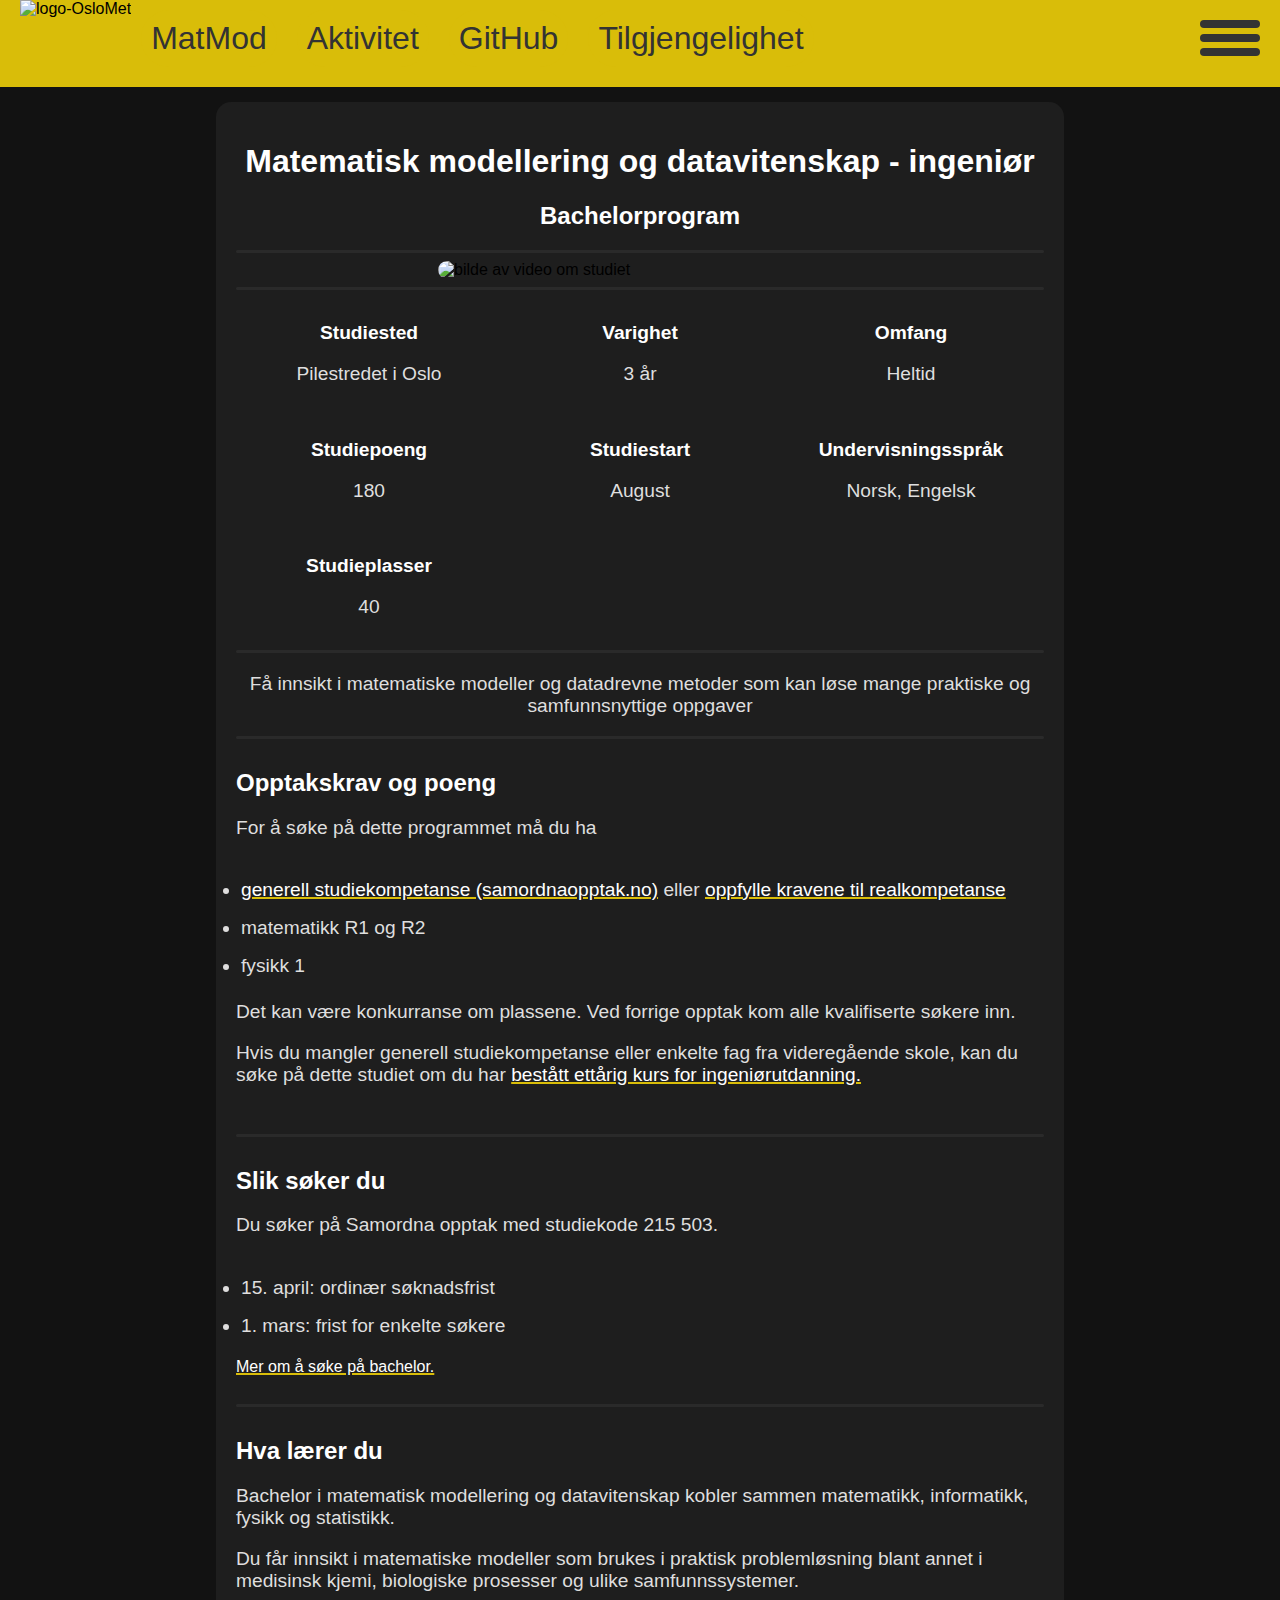
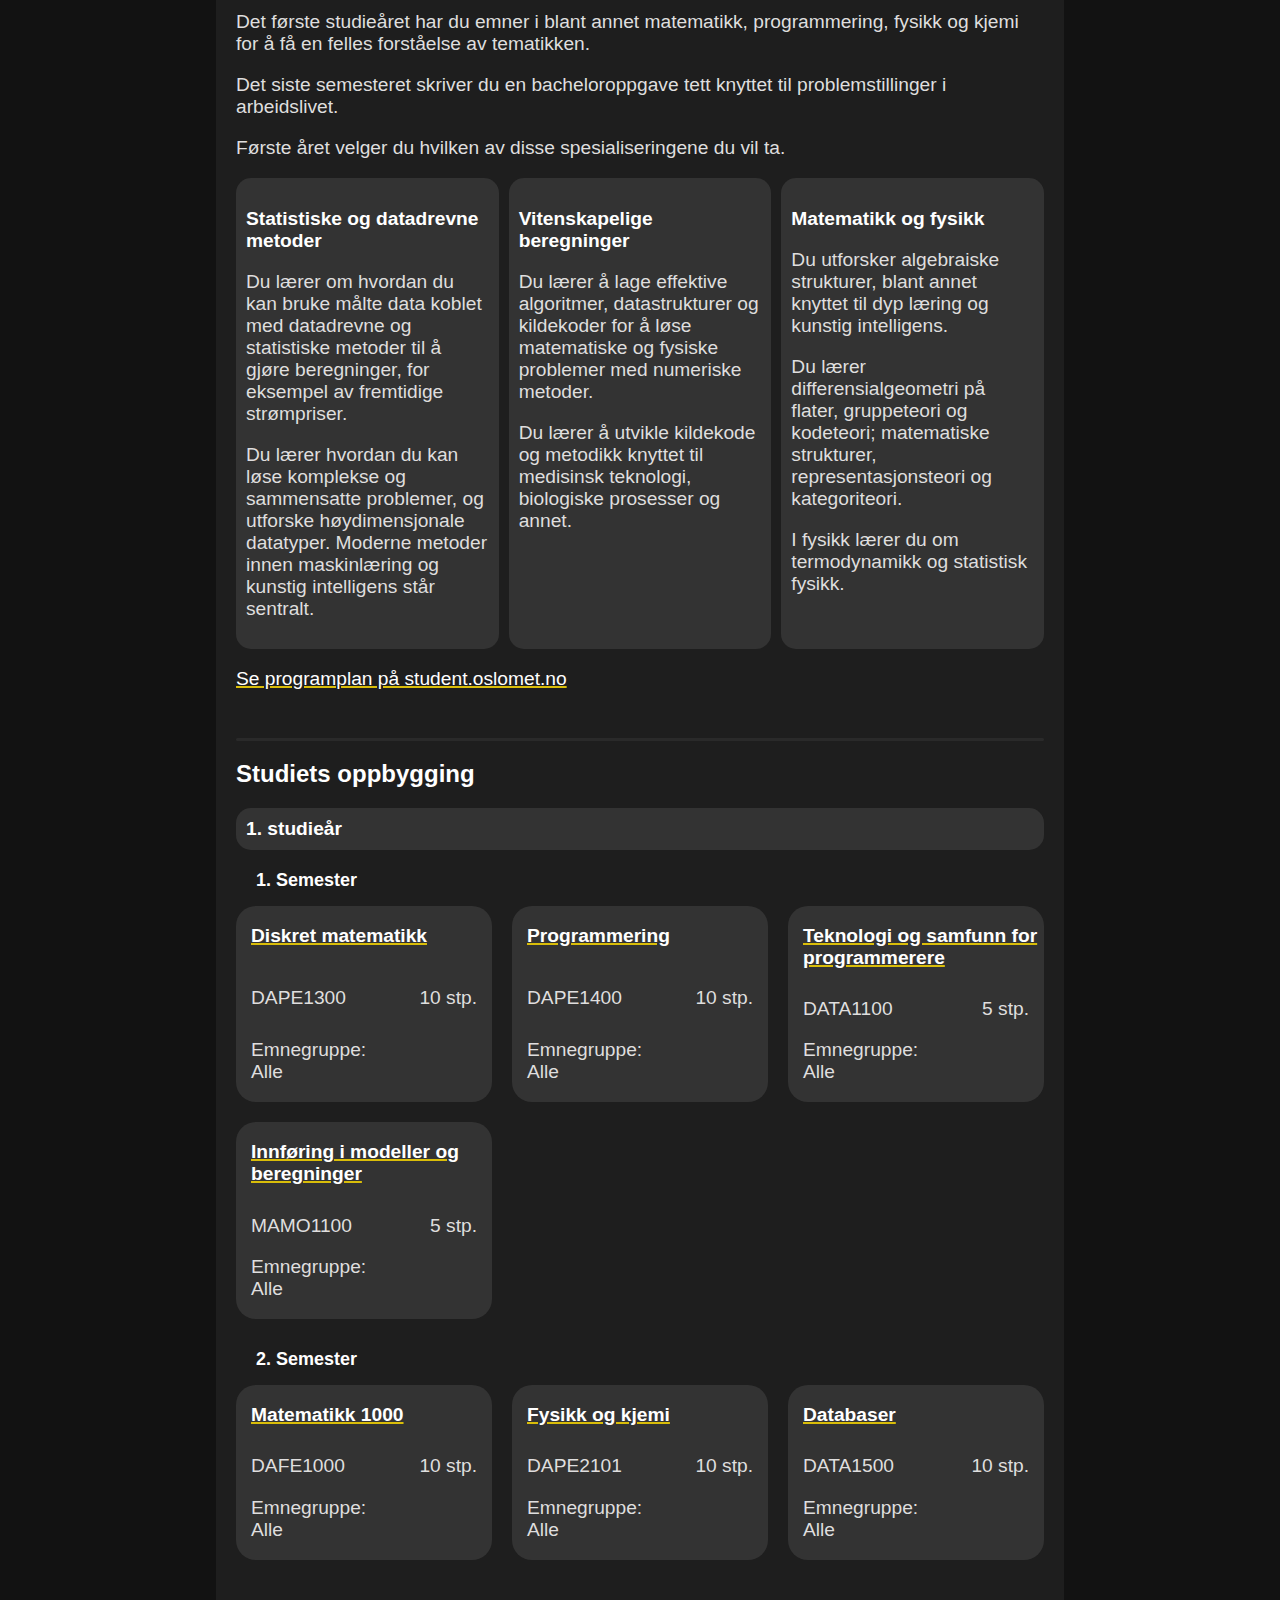
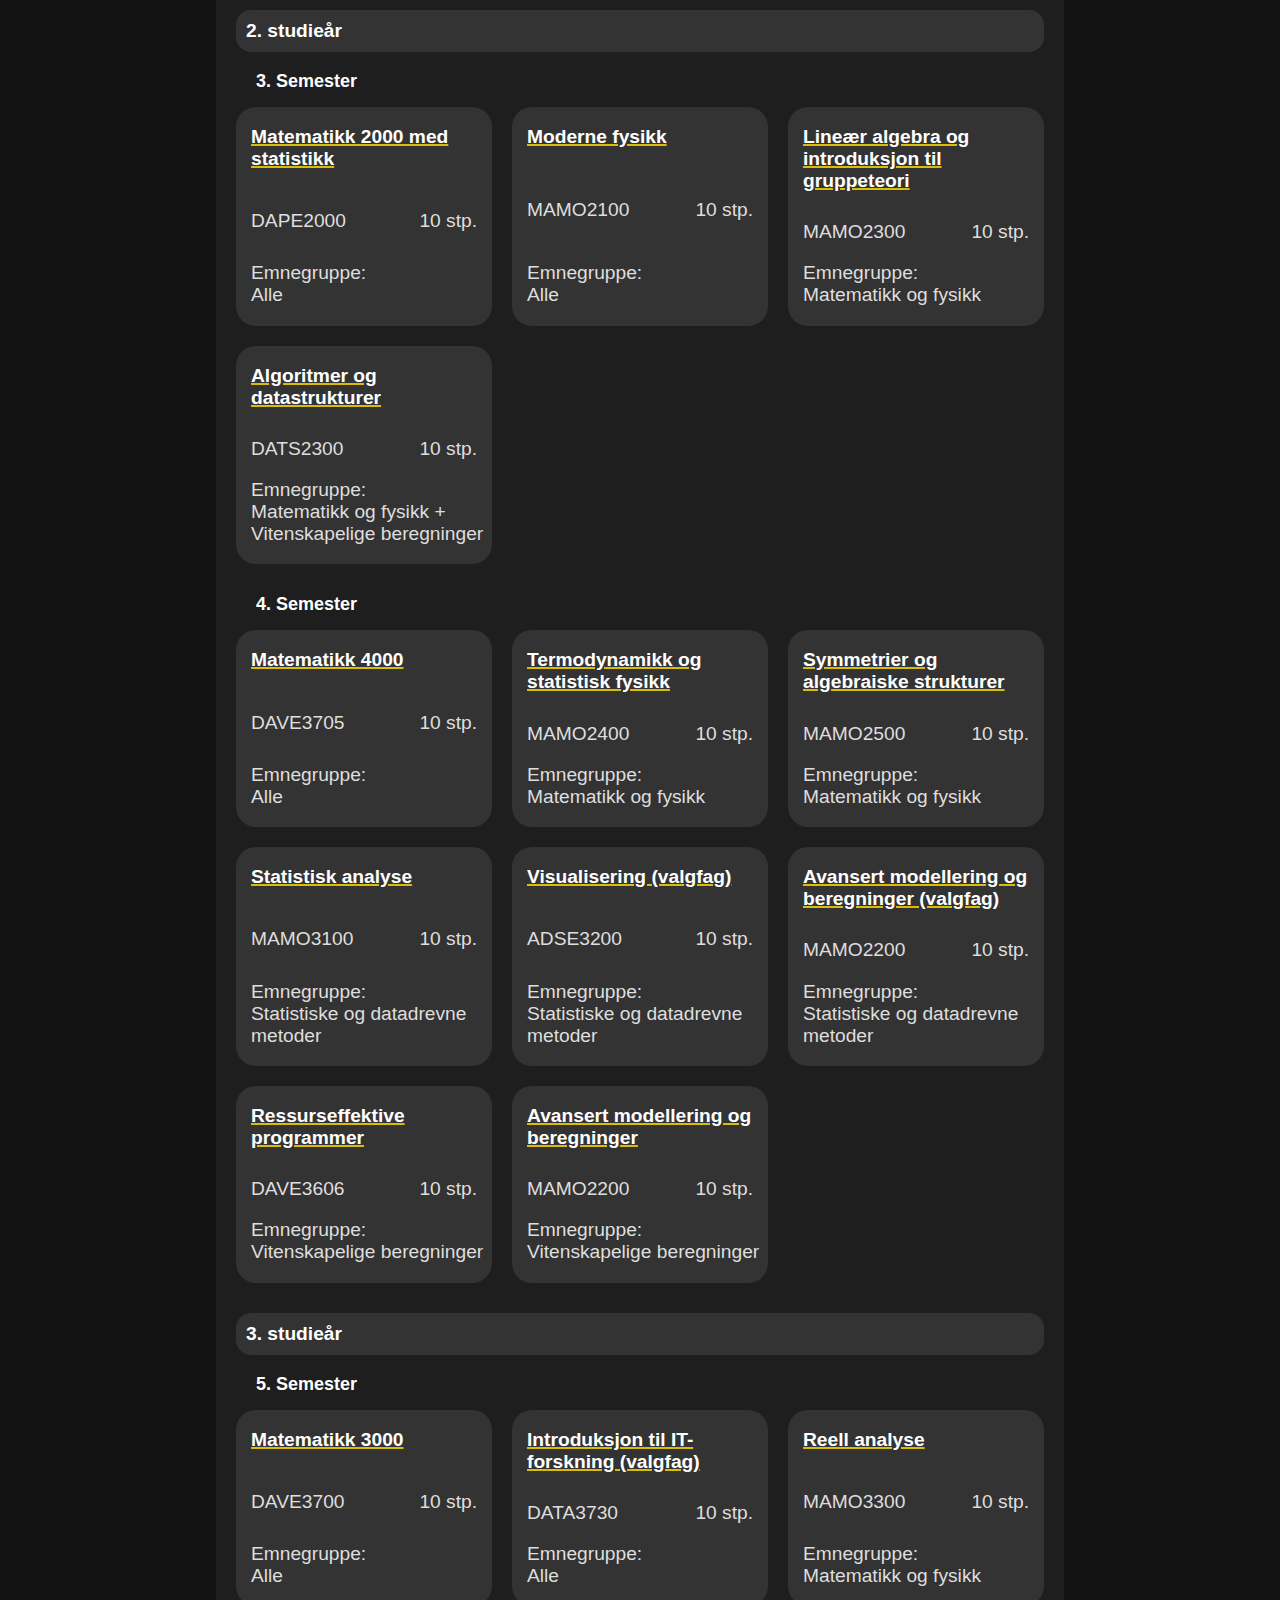
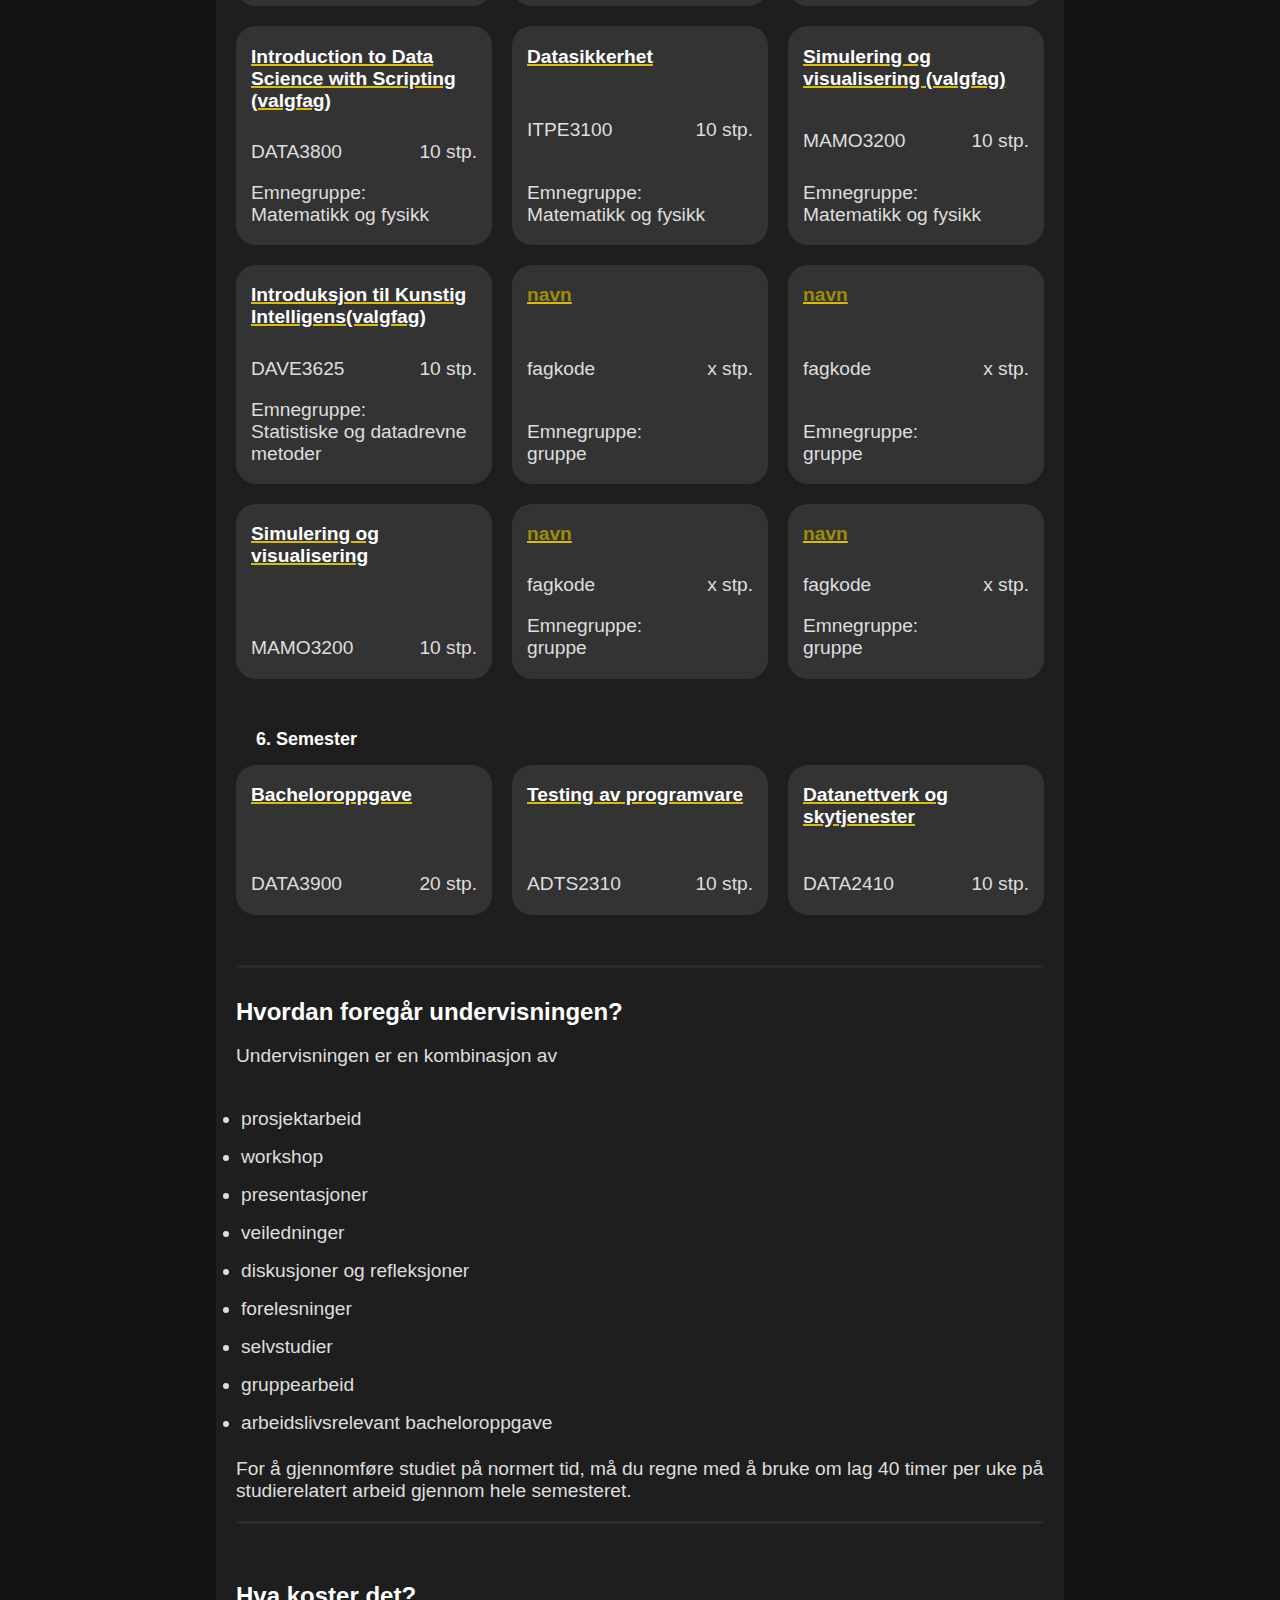
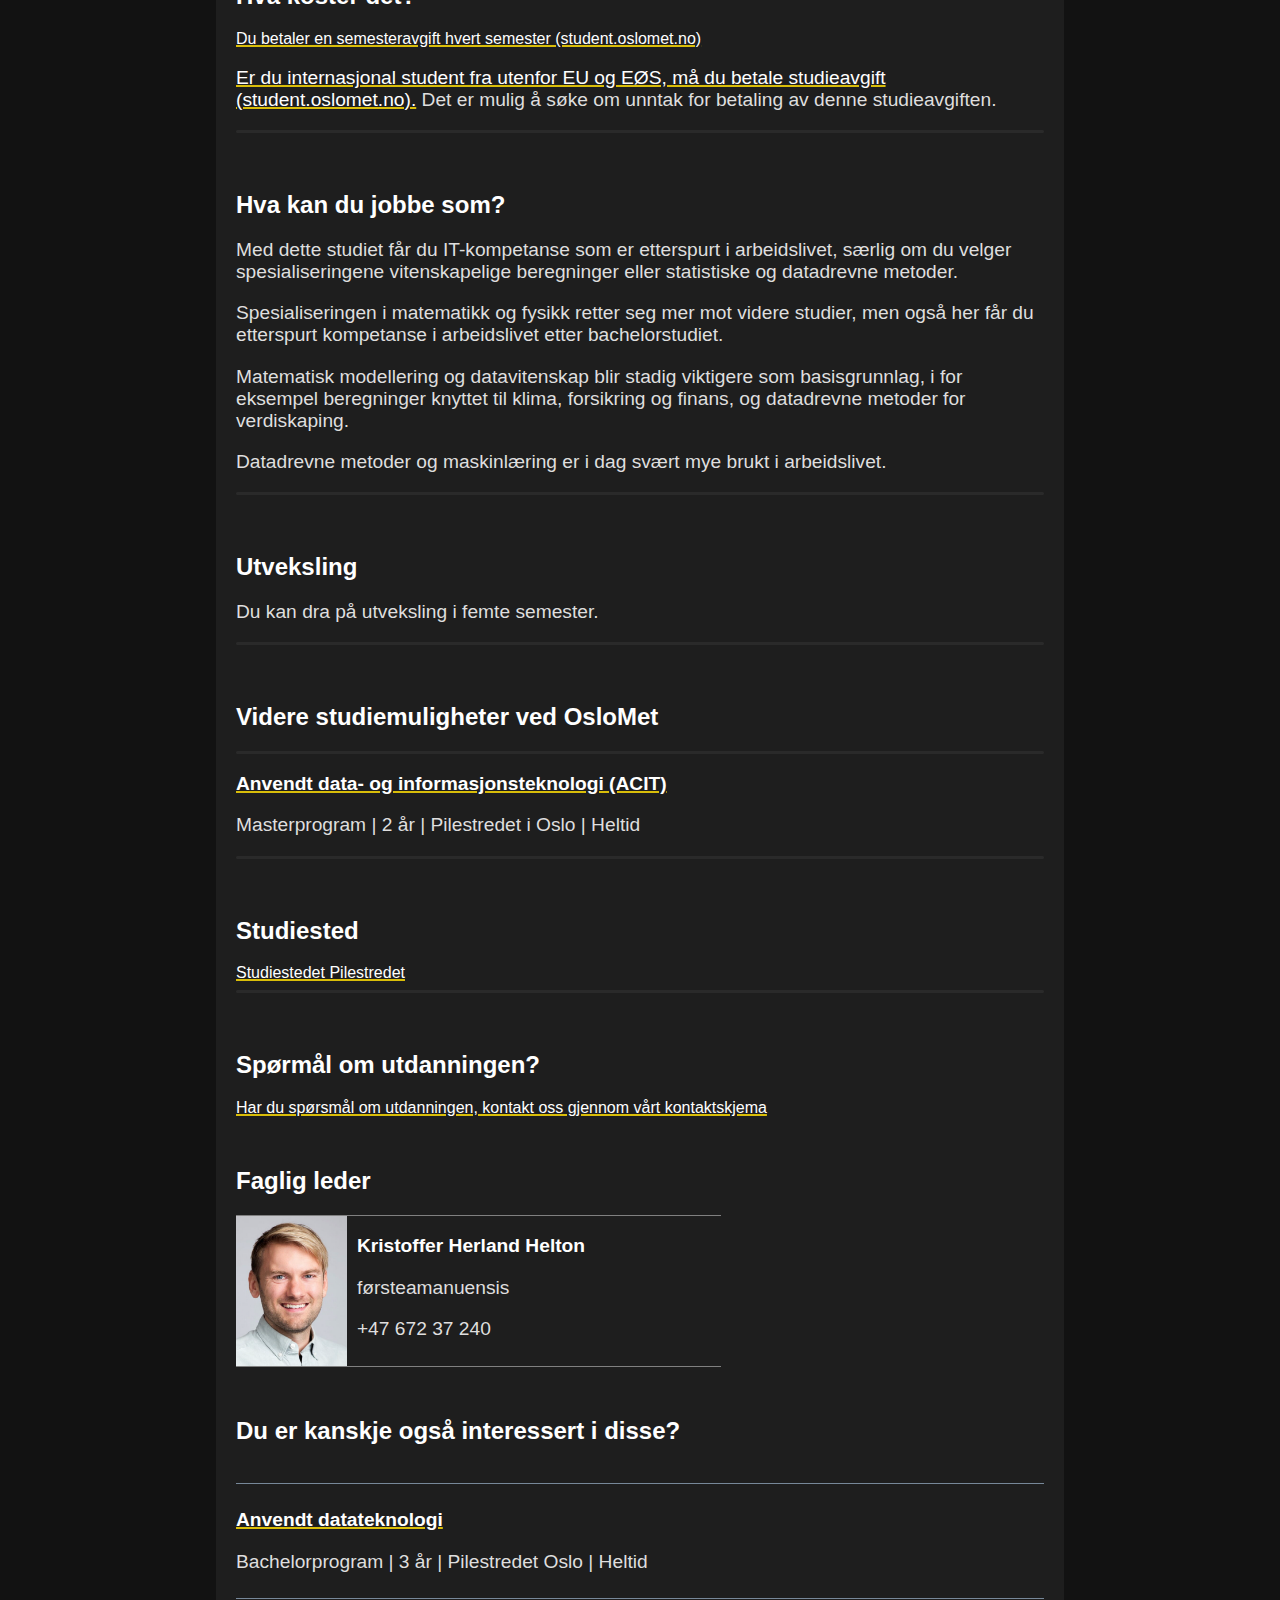
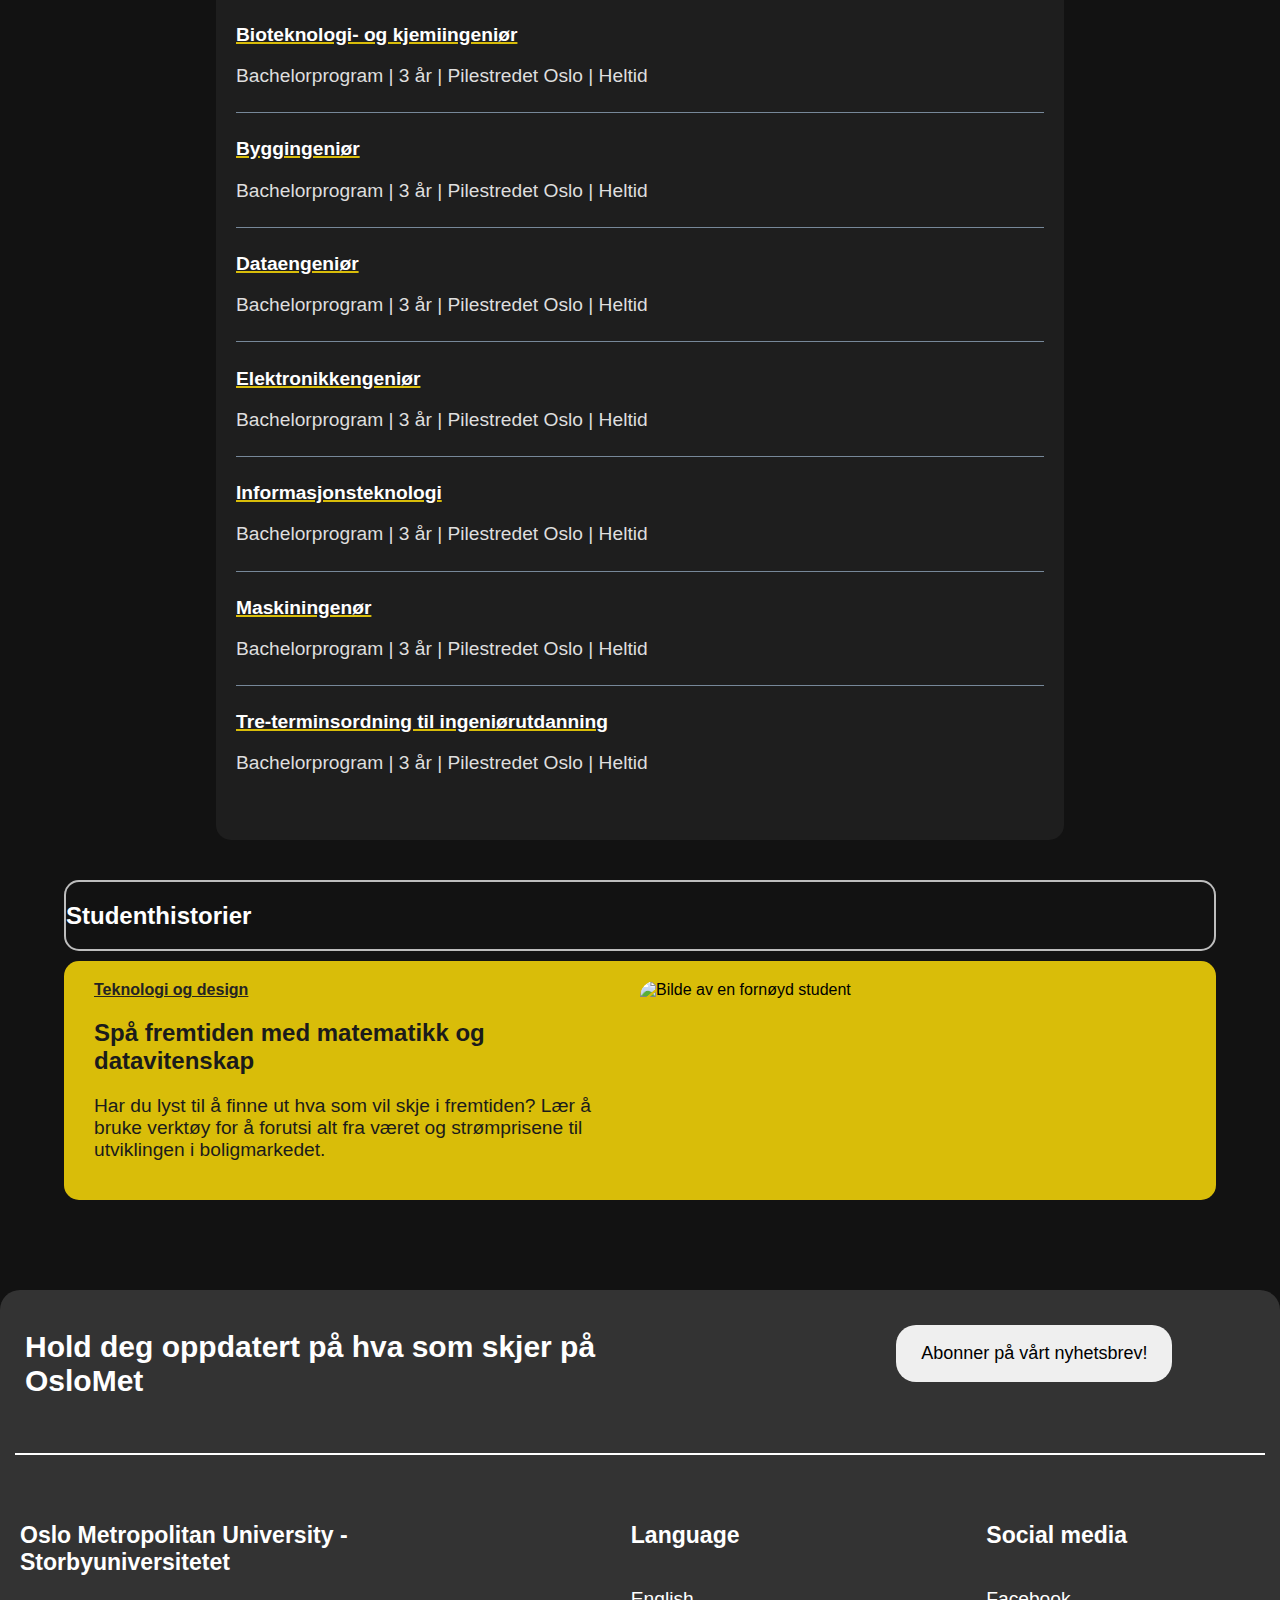
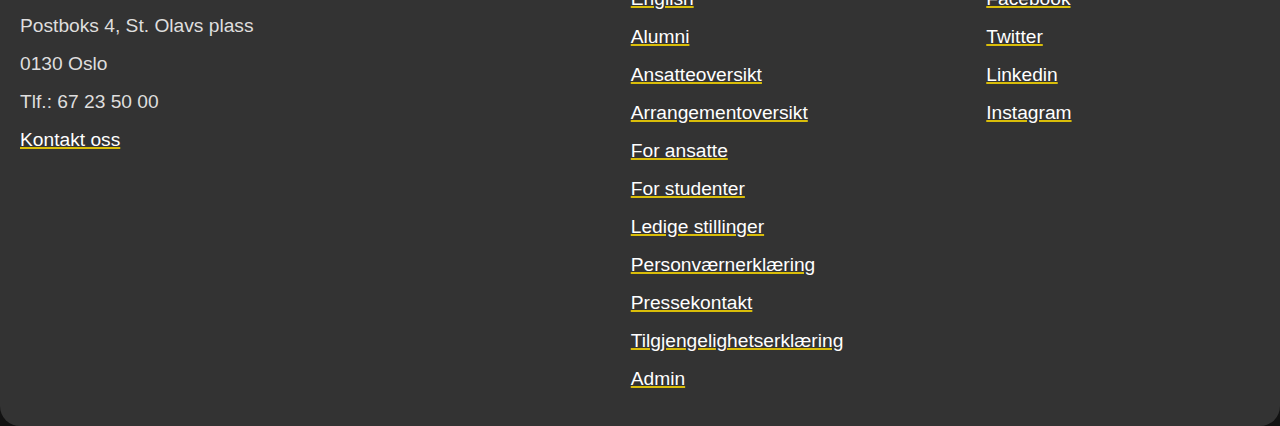
==== commit e3338617: "s" ====
--- a/index.html
+++ b/index.html
@@ -384,11 +384,66 @@
                         <p class="emnegruppe">Emnegruppe: </br>Alle</p>
                     </div>
                     <div class="fag">
-                        <h3><a href="https://student.oslomet.no/studier/-/studieinfo/emne/DAVE3625/2024/H%C3%98ST">Introduksjon til Kunstig Intelligens</a></h3>
+                        <h3><a href="https://student.oslomet.no/studier/-/studieinfo/emne/DATA3730/2024/H%C3%98ST">Introduksjon til IT-forskning (valgfag)
+                        </a></h3>
+                        <div class="p-container">
+                            <p>DATA3730</p>
+                            <p>10 stp.</p>
+                        </div>
+                        <p class="emnegruppe">Emnegruppe: </br>Alle</p>
+                    </div>
+                    <div class="fag">
+                        <h3><a href="https://student.oslomet.no/studier/-/studieinfo/emne/MAMO3300/2024/H%C3%98ST">Reell analyse</a></h3>
+                        <div class="p-container">
+                            <p>MAMO3300</p>
+                            <p>10 stp.</p>
+                        </div>
+                        <p class="emnegruppe">Emnegruppe: </br>Matematikk og fysikk</p>
+                    </div>
+                    <div class="fag">
+                        <h3><a href="https://student.oslomet.no/studier/-/studieinfo/emne/DATA3800/2024/H%C3%98ST">Introduction to Data Science with Scripting (valgfag)</a></h3>
+                        <div class="p-container">
+                            <p>DATA3800</p>
+                            <p>10 stp.</p>
+                        </div>
+                        <p class="emnegruppe">Emnegruppe: </br>Matematikk og fysikk</p>
+                    </div><div class="fag">
+                        <h3><a href="https://student.oslomet.no/studier/-/studieinfo/emne/ITPE3100/2024/H%C3%98ST">Datasikkerhet</a></h3>
+                        <div class="p-container">
+                            <p>ITPE3100</p>
+                            <p>10 stp.</p>
+                        </div>
+                        <p class="emnegruppe">Emnegruppe: </br>Matematikk og fysikk</p>
+                    </div><div class="fag">
+                        <h3><a href="https://student.oslomet.no/studier/-/studieinfo/emne/MAMO3200/2024/H%C3%98ST">Simulering og visualisering (valgfag)</a></h3>
+                        <div class="p-container">
+                            <p>MAMO3200</p>
+                            <p>10 stp.</p>
+                        </div>
+                        <p class="emnegruppe">Emnegruppe: </br>Matematikk og fysikk</p>
+                    </div>
+                    <div class="fag">
+                        <h3><a href="https://student.oslomet.no/studier/-/studieinfo/emne/DAVE3625/2024/H%C3%98ST">Introduksjon til Kunstig Intelligens(valgfag)</a></h3>
                         <div class="p-container">
                             <p>DAVE3625</p>
                             <p>10 stp.</p>
                         </div>
+                        <p class="emnegruppe">Emnegruppe: </br>Statistiske og datadrevne metoder</p>
+                    </div>
+                     <div class="fag">
+                        <h3><a href="">navn</a></h3>
+                        <div class="p-container">
+                            <p>fagkode</p>
+                            <p>x stp.</p>
+                        </div>
+                        <p class="emnegruppe">Emnegruppe: </br>gruppe</p>
+                    </div> <div class="fag">
+                        <h3><a href="">navn</a></h3>
+                        <div class="p-container">
+                            <p>fagkode</p>
+                            <p>x stp.</p>
+                        </div>
+                        <p class="emnegruppe">Emnegruppe: </br>gruppe</p>
                     </div>
                     <div class="fag">
                         <h3><a href="https://student.oslomet.no/studier/-/studieinfo/emne/MAMO3200/2024/H%C3%98ST">Simulering og visualisering</a></h3>
--- a/style/style.css
+++ b/style/style.css
@@ -626,8 +626,11 @@
     grid-template-columns: 1fr;
     padding-left: 15px;
     min-height: 150px;
-}
-
+    transition: 200ms ease;
+}
+.fag:hover{
+    scale: 1.05;
+}
 .fag h3 {
     margin-bottom: 10px;
 }
@@ -662,11 +665,6 @@
     height: 150px; 
 }
 
-
-.andre-studier{
-
-}
-
 .andre-studier div{
     border-top: 1px solid lightslategray;
     padding-top: 6px;
@@ -686,6 +684,7 @@
     width: 90%;
     border: 2px solid rgb(189, 189, 189); 
     display: flex;
+    border-radius: 15px;
 
 }
 
@@ -712,6 +711,7 @@
         display: flex;
         flex-direction: column;
         border-radius: 15px;
+        padding: 15px;
         
     }
  }
@@ -1064,6 +1064,8 @@
     margin-bottom: 10px;
 }
 
+/* Henter section klasse fra aktivitetssiden og gjør unik for oppsett til GitHub-siden. */
+
 .git-seksjon {
     width: 100%;
     margin-top: 40px;
@@ -1071,9 +1073,6 @@
     justify-content: space-between;
     padding-bottom: 20px;
 }
-
-/* Stabbler boksene oppå hverandre, med flex-direction: column,
- for å vising på mindre skjerm.   */
 
 @media (max-width: 1000px){
     .git-seksjon {
@@ -1086,21 +1085,15 @@
     }
 }
 
-
-/* Justerer alle (begge) div-boksene i den spesefikke seksjonen. til å 
-ta opp lik mengde tilgjenlig plass. */
-
 .git-seksjon div{
     flex: 1;   
     margin-left: 10px;
     margin-right: 10px;
-    height: 580px;
+    height: auto;
     background-color: #333;
     border-radius: 15px;
     overflow: auto;
 }
-
-
 
 .git-seksjon h2{
     margin-top: 40px;
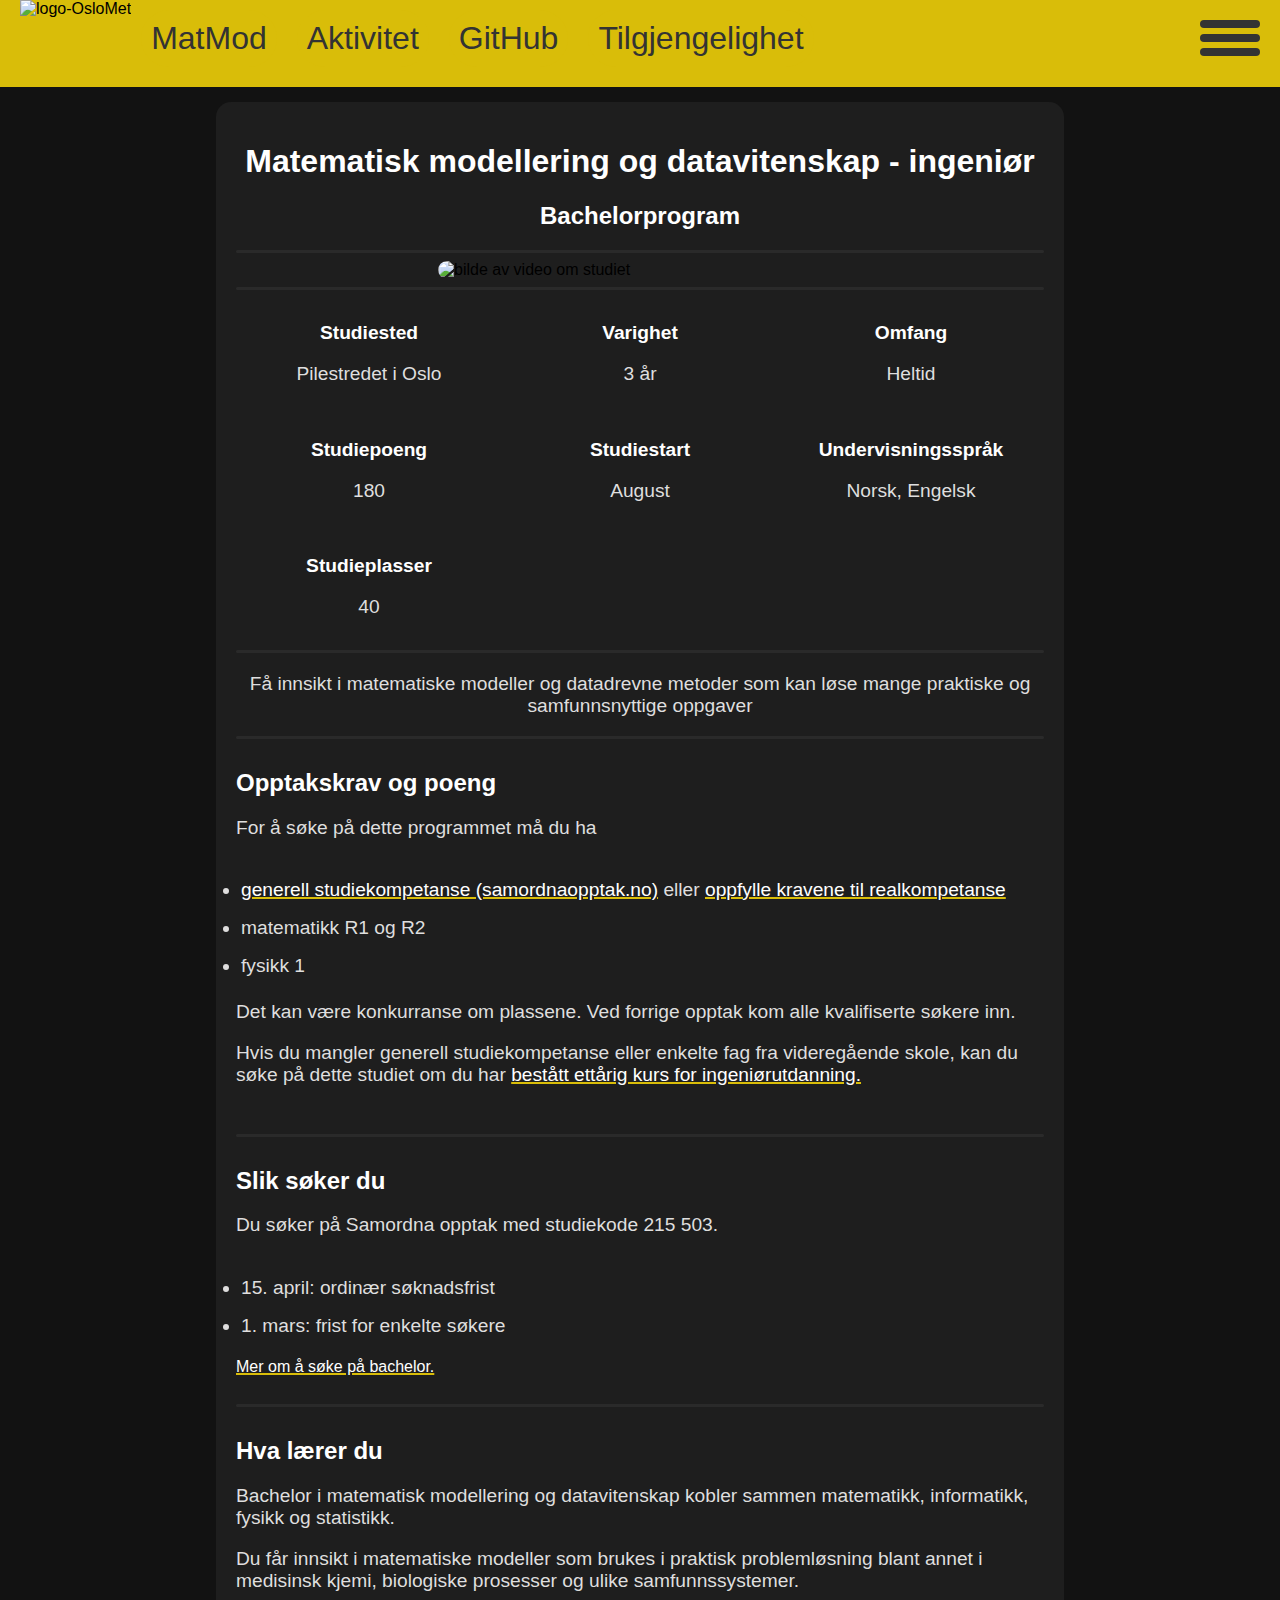
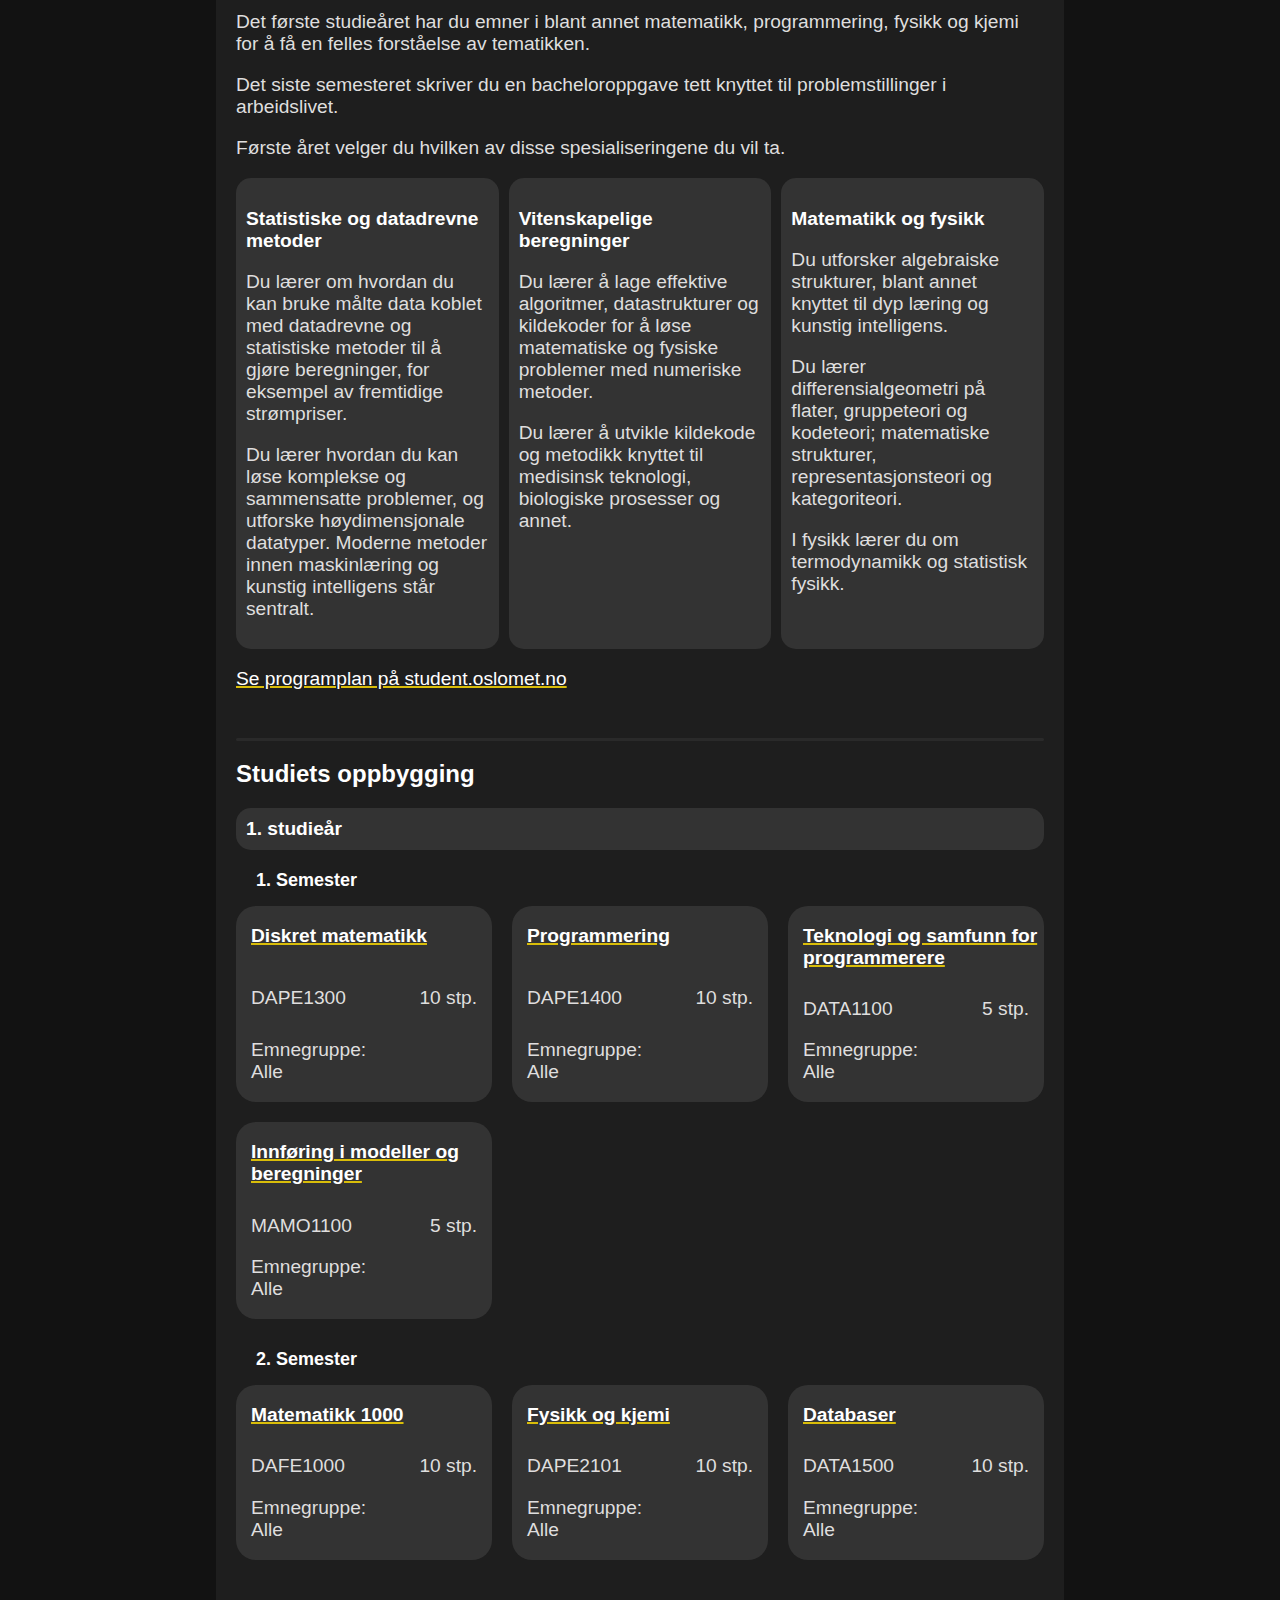
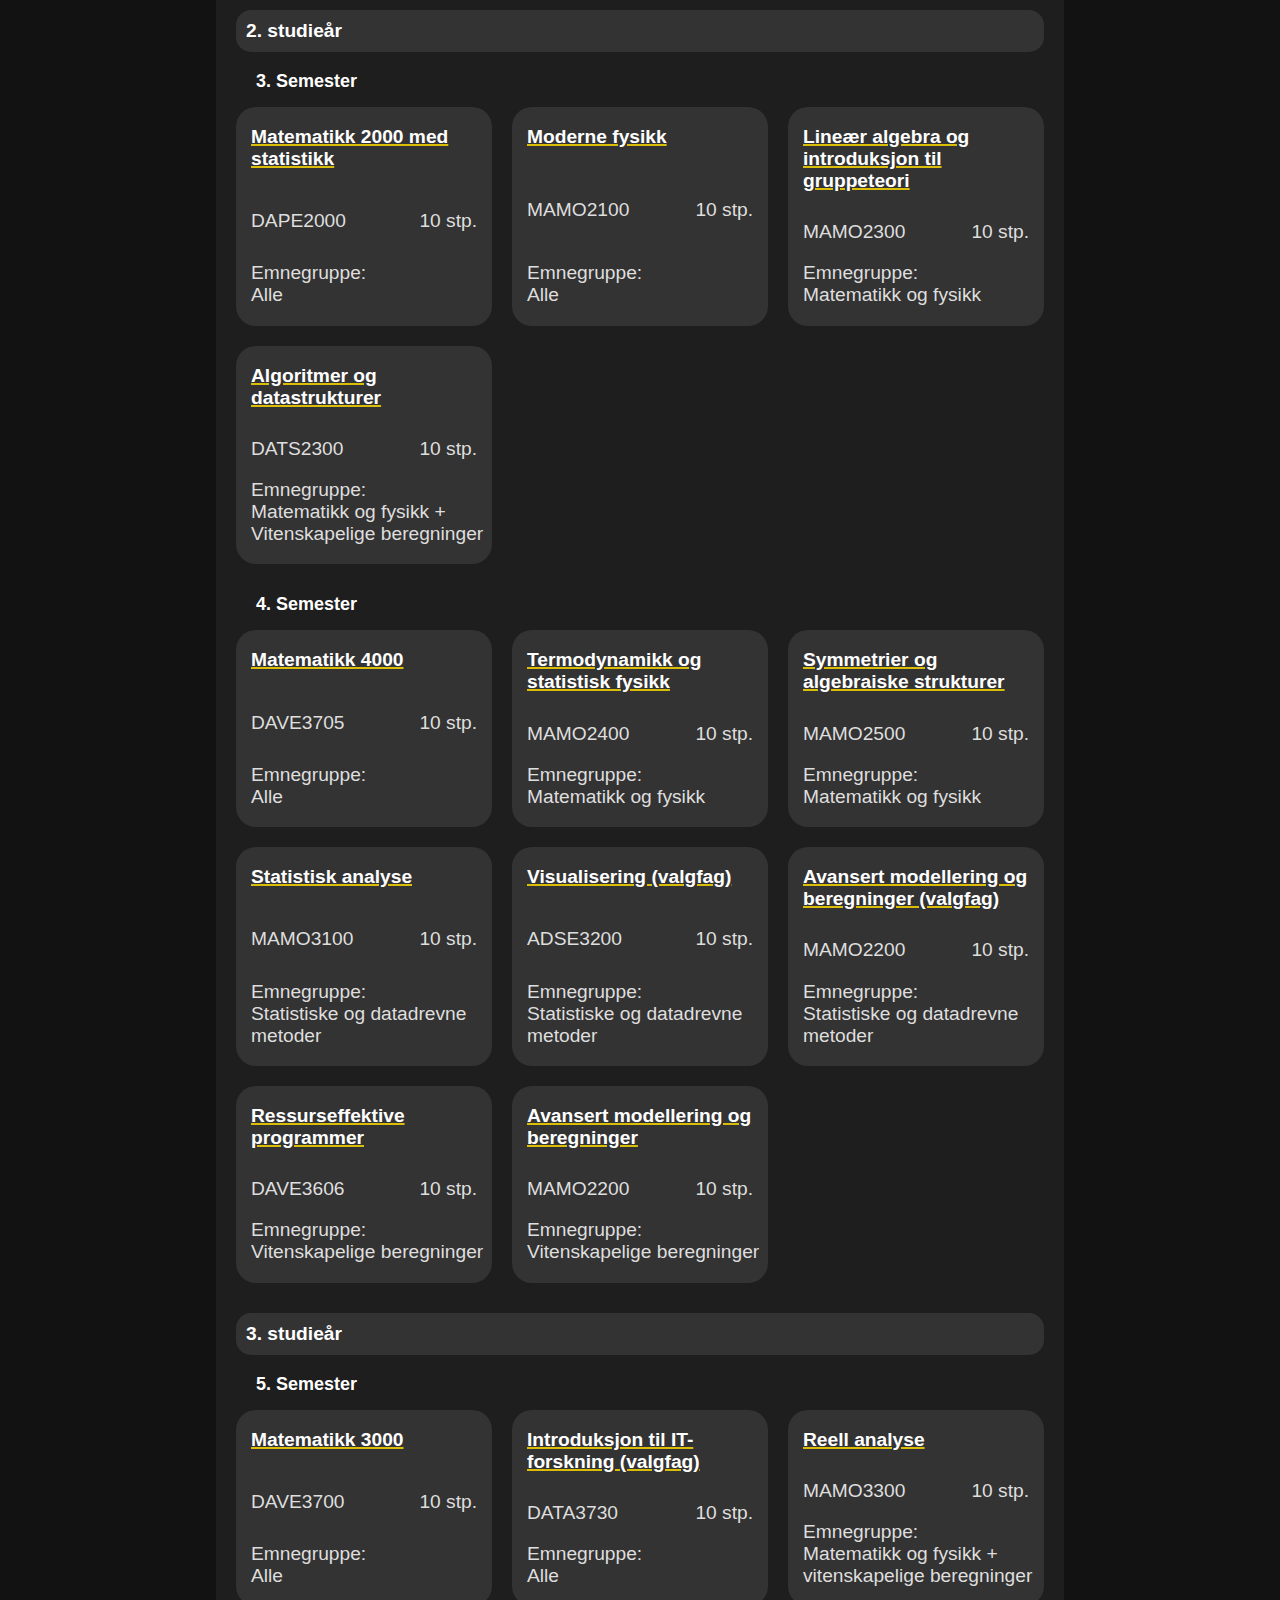
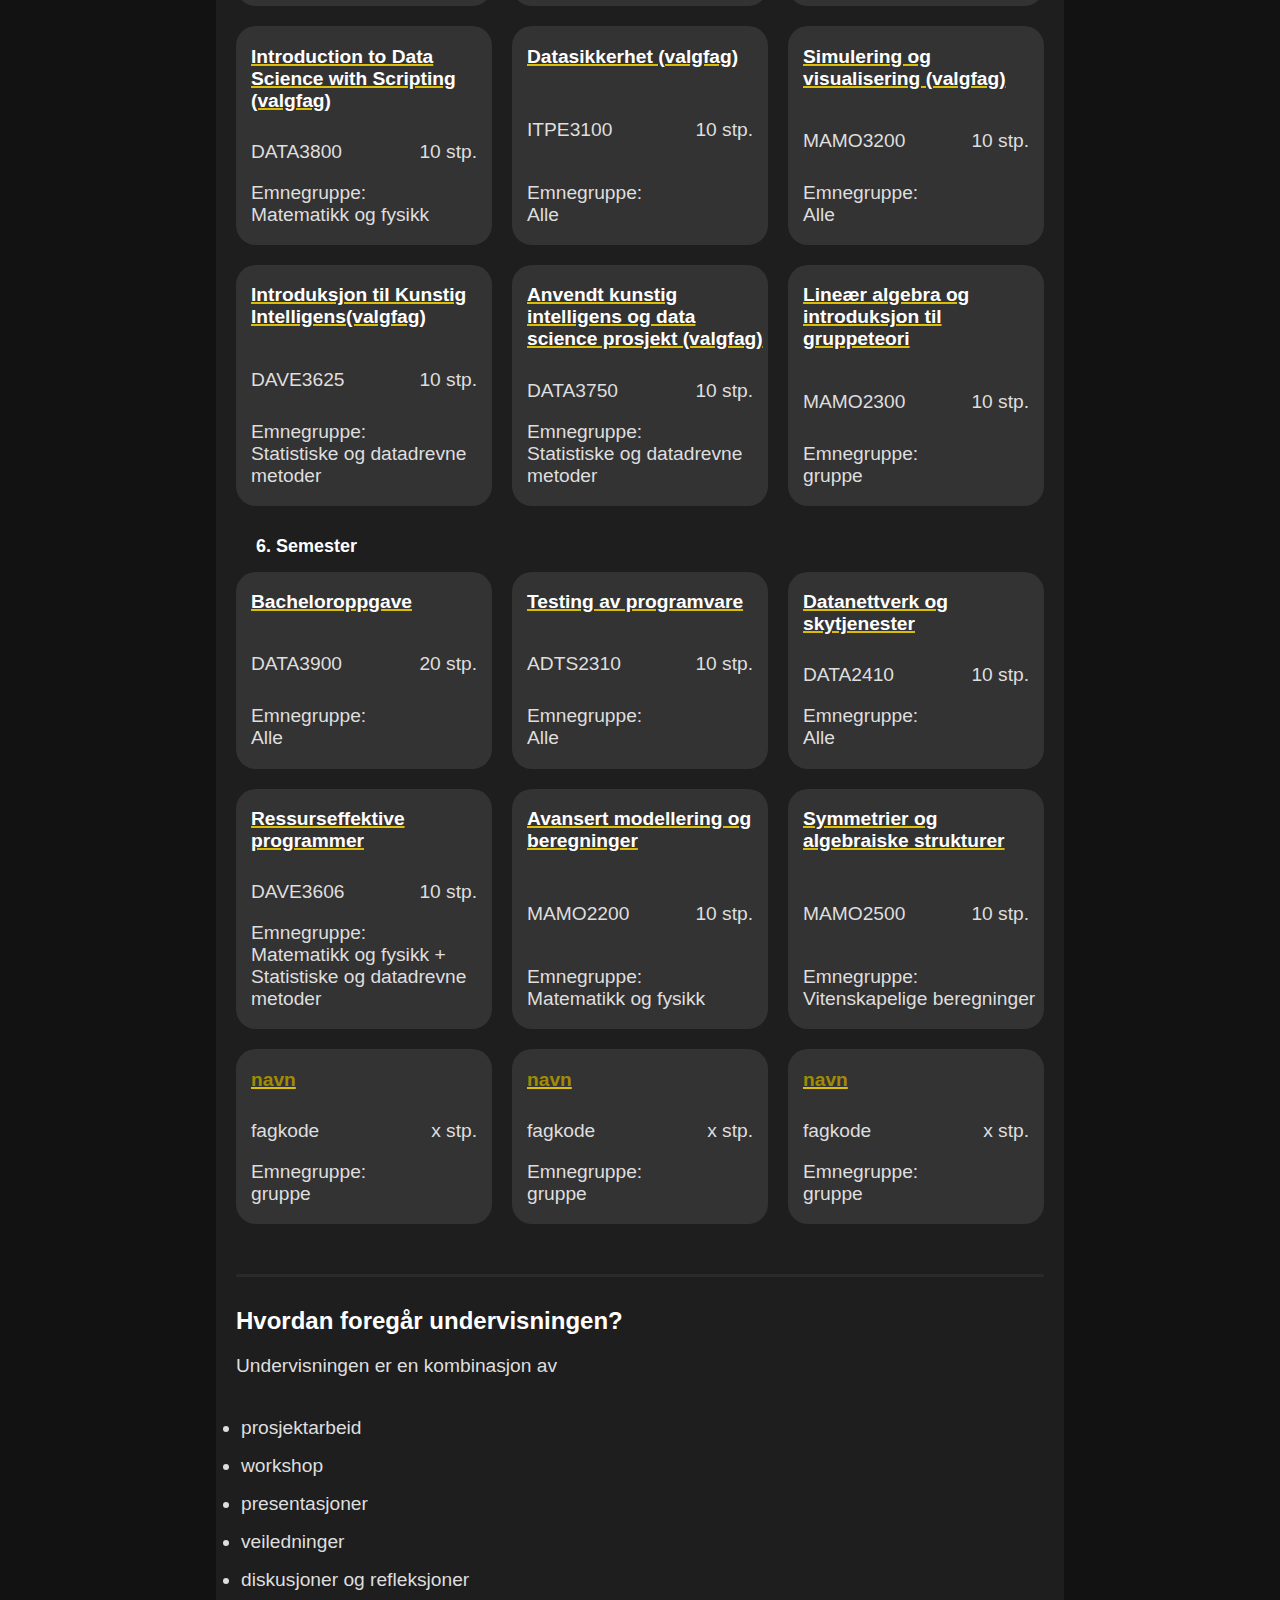
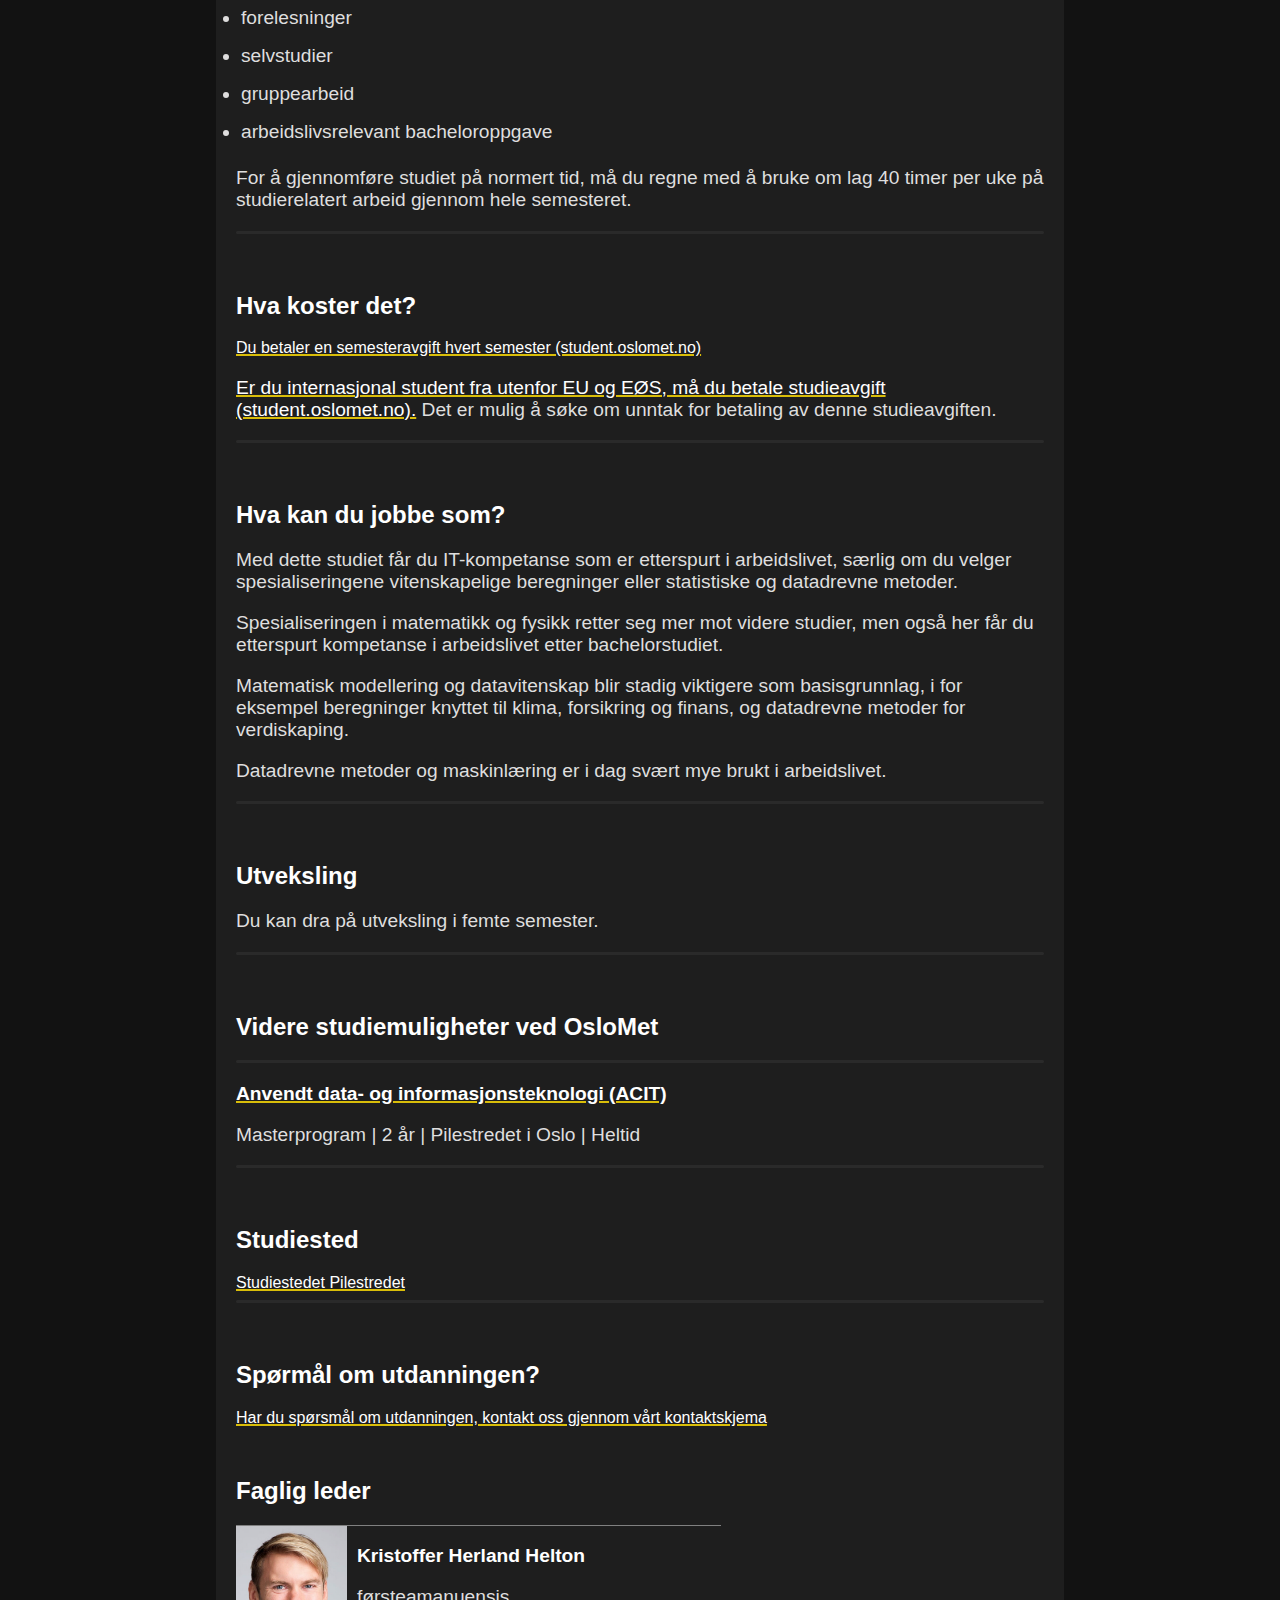
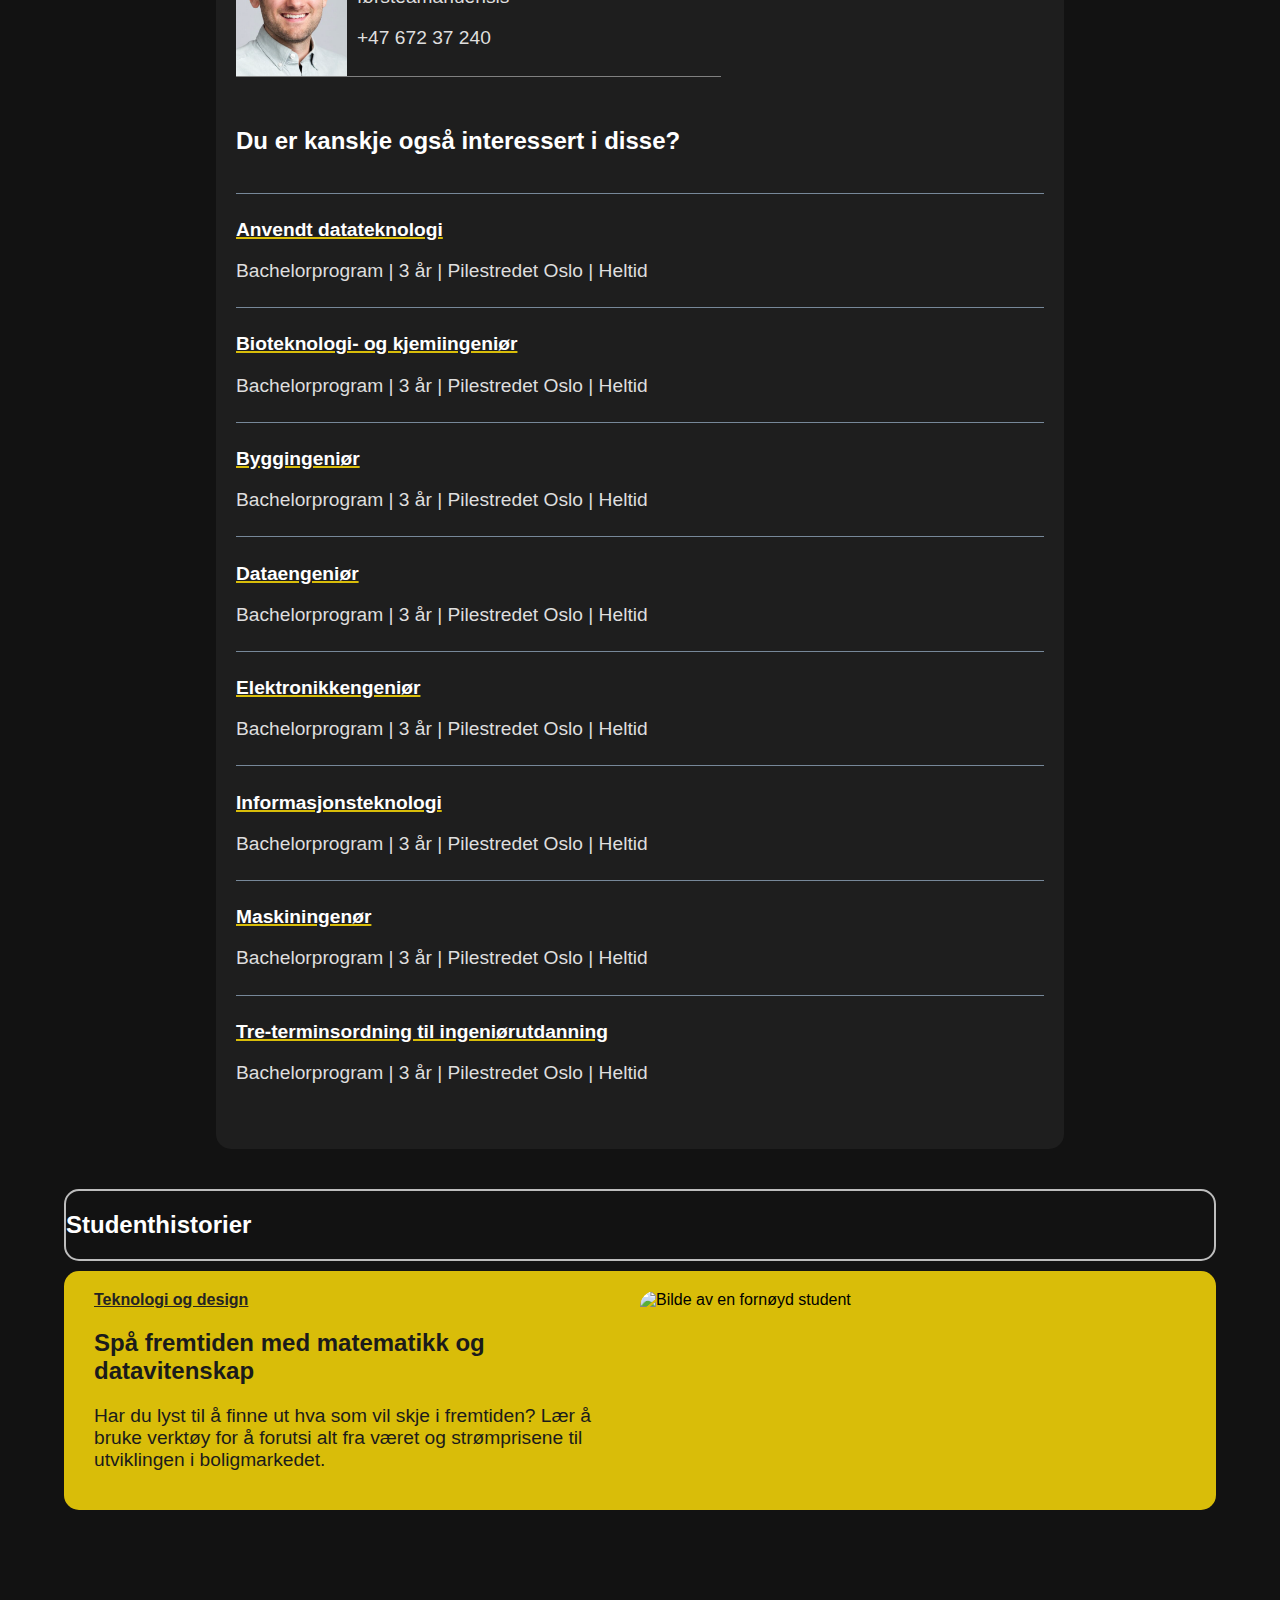
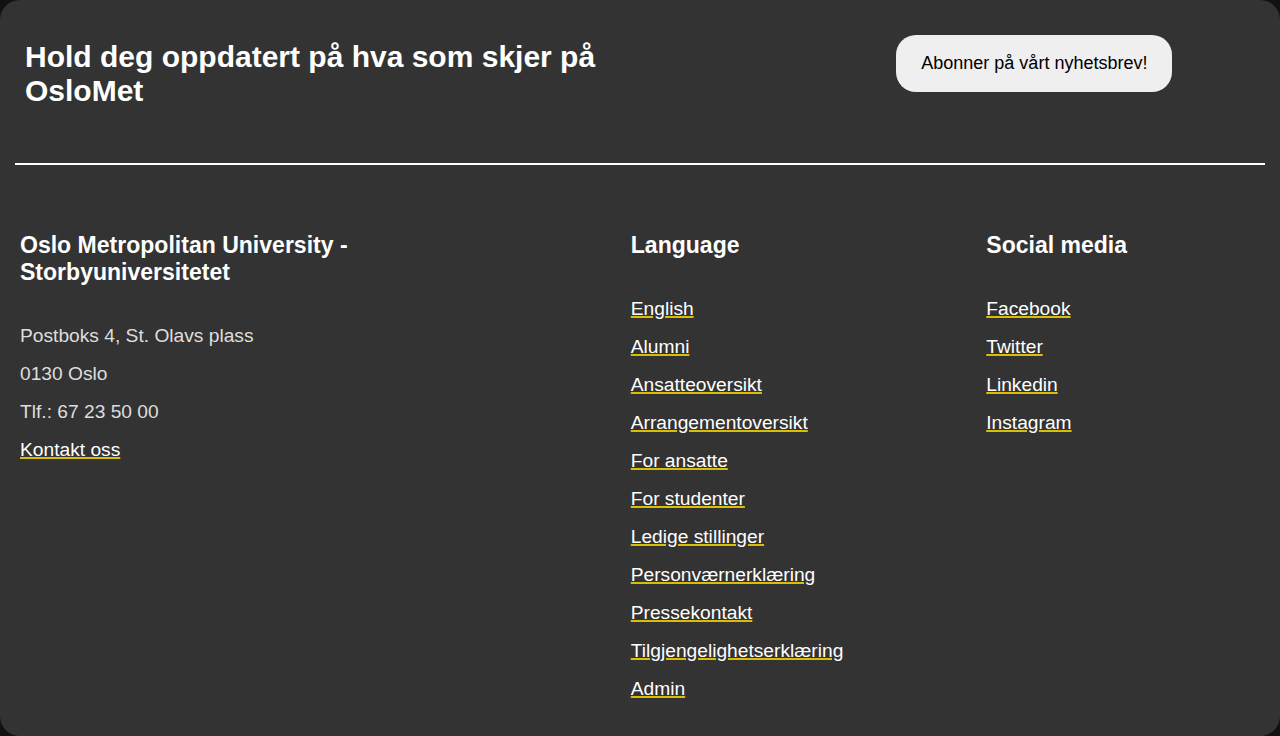
==== commit cb5c9d04: "oppdatert fag" ====
--- a/index.html
+++ b/index.html
@@ -398,7 +398,7 @@
                             <p>MAMO3300</p>
                             <p>10 stp.</p>
                         </div>
-                        <p class="emnegruppe">Emnegruppe: </br>Matematikk og fysikk</p>
+                        <p class="emnegruppe">Emnegruppe: </br>Matematikk og fysikk + vitenskapelige beregninger</p>
                     </div>
                     <div class="fag">
                         <h3><a href="https://student.oslomet.no/studier/-/studieinfo/emne/DATA3800/2024/H%C3%98ST">Introduction to Data Science with Scripting (valgfag)</a></h3>
@@ -408,19 +408,19 @@
                         </div>
                         <p class="emnegruppe">Emnegruppe: </br>Matematikk og fysikk</p>
                     </div><div class="fag">
-                        <h3><a href="https://student.oslomet.no/studier/-/studieinfo/emne/ITPE3100/2024/H%C3%98ST">Datasikkerhet</a></h3>
+                        <h3><a href="https://student.oslomet.no/studier/-/studieinfo/emne/ITPE3100/2024/H%C3%98ST">Datasikkerhet (valgfag)</a></h3>
                         <div class="p-container">
                             <p>ITPE3100</p>
                             <p>10 stp.</p>
                         </div>
-                        <p class="emnegruppe">Emnegruppe: </br>Matematikk og fysikk</p>
+                        <p class="emnegruppe">Emnegruppe: </br>Alle</p>
                     </div><div class="fag">
                         <h3><a href="https://student.oslomet.no/studier/-/studieinfo/emne/MAMO3200/2024/H%C3%98ST">Simulering og visualisering (valgfag)</a></h3>
                         <div class="p-container">
                             <p>MAMO3200</p>
                             <p>10 stp.</p>
                         </div>
-                        <p class="emnegruppe">Emnegruppe: </br>Matematikk og fysikk</p>
+                        <p class="emnegruppe">Emnegruppe: </br>Alle</p>
                     </div>
                     <div class="fag">
                         <h3><a href="https://student.oslomet.no/studier/-/studieinfo/emne/DAVE3625/2024/H%C3%98ST">Introduksjon til Kunstig Intelligens(valgfag)</a></h3>
@@ -431,44 +431,21 @@
                         <p class="emnegruppe">Emnegruppe: </br>Statistiske og datadrevne metoder</p>
                     </div>
                      <div class="fag">
-                        <h3><a href="">navn</a></h3>
-                        <div class="p-container">
-                            <p>fagkode</p>
-                            <p>x stp.</p>
+                        <h3><a href="https://student.oslomet.no/studier/-/studieinfo/emne/DATA3750/2024/H%C3%98ST">Anvendt kunstig intelligens og data science prosjekt (valgfag)</a></h3>
+                        <div class="p-container">
+                            <p>DATA3750</p>
+                            <p>10 stp.</p>
+                        </div>
+                        <p class="emnegruppe">Emnegruppe: </br>Statistiske og datadrevne metoder</p>
+                    </div> <div class="fag">
+                        <h3><a href="https://student.oslomet.no/studier/-/studieinfo/emne/MAMO2300/2024/H%C3%98ST">Lineær algebra og introduksjon til gruppeteori
+                        </a></h3>
+                        <div class="p-container">
+                            <p>MAMO2300</p>
+                            <p>10 stp.</p>
                         </div>
                         <p class="emnegruppe">Emnegruppe: </br>gruppe</p>
-                    </div> <div class="fag">
-                        <h3><a href="">navn</a></h3>
-                        <div class="p-container">
-                            <p>fagkode</p>
-                            <p>x stp.</p>
-                        </div>
-                        <p class="emnegruppe">Emnegruppe: </br>gruppe</p>
-                    </div>
-                    <div class="fag">
-                        <h3><a href="https://student.oslomet.no/studier/-/studieinfo/emne/MAMO3200/2024/H%C3%98ST">Simulering og visualisering</a></h3>
-                        <div class="p-container">
-                            <p>MAMO3200</p>
-                            <p>10 stp.</p>
-                        </div>
-                    </div>
-                    <div class="fag">
-                        <h3><a href="">navn</a></h3>
-                        <div class="p-container">
-                            <p>fagkode</p>
-                            <p>x stp.</p>
-                        </div>
-                        <p class="emnegruppe">Emnegruppe: </br>gruppe</p>
-                    </div>
-                    <div class="fag">
-                        <h3><a href="">navn</a></h3>
-                        <div class="p-container">
-                            <p>fagkode</p>
-                            <p>x stp.</p>
-                        </div>
-                        <p class="emnegruppe">Emnegruppe: </br>gruppe</p>
-                    </div>
-                    <div class="hide"></div> <!-- Empty placeholder -->
+                    </div>
                 </section>
             
                 <!-- 6. Semester -->
@@ -480,6 +457,7 @@
                             <p>DATA3900</p>
                             <p>20 stp.</p>
                         </div>
+                        <p class="emnegruppe">Emnegruppe: <br>Alle</p>
                     </div>
                     <div class="fag">
                         <h3><a href="https://student.oslomet.no/studier/-/studieinfo/emne/ADTS2310/2024/H%C3%98ST">Testing av programvare</a></h3>
@@ -487,6 +465,7 @@
                             <p>ADTS2310</p>
                             <p>10 stp.</p>
                         </div>
+                        <p class="emnegruppe">Emnegruppe: <br>Alle</p>
                     </div>
                     <div class="fag">
                         <h3><a href="https://student.oslomet.no/studier/-/studieinfo/emne/DATA2410/2024/H%C3%98ST">Datanettverk og skytjenester</a></h3>
@@ -494,6 +473,55 @@
                             <p>DATA2410</p>
                             <p>10 stp.</p>
                         </div>
+                        <p class="emnegruppe">Emnegruppe: <br>Alle</p>
+                    </div>
+                    <div class="fag">
+                        <h3><a href="https://student.oslomet.no/studier/-/studieinfo/emne/DAVE3606/2024/H%C3%98ST">Ressurseffektive programmer</a></h3>
+                        <div class="p-container">
+                            <p>DAVE3606</p>
+                            <p>10 stp.</p>
+                        </div>
+                        <p class="emnegruppe">Emnegruppe: </br>Matematikk og fysikk + Statistiske og datadrevne metoder</p>
+                    </div>
+                    <div class="fag">
+                        <h3><a href="https://student.oslomet.no/studier/-/studieinfo/emne/MAMO2200/2024/H%C3%98ST">Avansert modellering og beregninger</a></h3>
+                        <div class="p-container">
+                            <p>MAMO2200</p>
+                            <p>10 stp.</p>
+                        </div>
+                        <p class="emnegruppe">Emnegruppe: </br>Matematikk og fysikk</p>
+                    </div>
+                    <div class="fag">
+                        <h3><a href="https://student.oslomet.no/studier/-/studieinfo/emne/MAMO2500/2024/H%C3%98ST">Symmetrier og algebraiske strukturer</a></h3>
+                        <div class="p-container">
+                            <p>MAMO2500</p>
+                            <p>10 stp.</p>
+                        </div>
+                        <p class="emnegruppe">Emnegruppe: </br>Vitenskapelige beregninger</p>
+                    </div>
+                    <div class="fag">
+                        <h3><a href="">navn</a></h3>
+                        <div class="p-container">
+                            <p>fagkode</p>
+                            <p>x stp.</p>
+                        </div>
+                        <p class="emnegruppe">Emnegruppe: </br>gruppe</p>
+                    </div>
+                    <div class="fag">
+                        <h3><a href="">navn</a></h3>
+                        <div class="p-container">
+                            <p>fagkode</p>
+                            <p>x stp.</p>
+                        </div>
+                        <p class="emnegruppe">Emnegruppe: </br>gruppe</p>
+                    </div>
+                    <div class="fag">
+                        <h3><a href="">navn</a></h3>
+                        <div class="p-container">
+                            <p>fagkode</p>
+                            <p>x stp.</p>
+                        </div>
+                        <p class="emnegruppe">Emnegruppe: </br>gruppe</p>
                     </div>
                     <div class="hide"></div> <!-- Empty placeholder -->
                 </section>
@@ -657,6 +685,7 @@
 
      <!--innline css kode for sjapp gjennomgang -->
 
+    
     <div class="boks1">
         <div class="boks2">
              <h2>Studenthistorier</h2>
@@ -680,6 +709,7 @@
             </div>
             </section>
         </div>
+    </div>
 
 
         <footer>
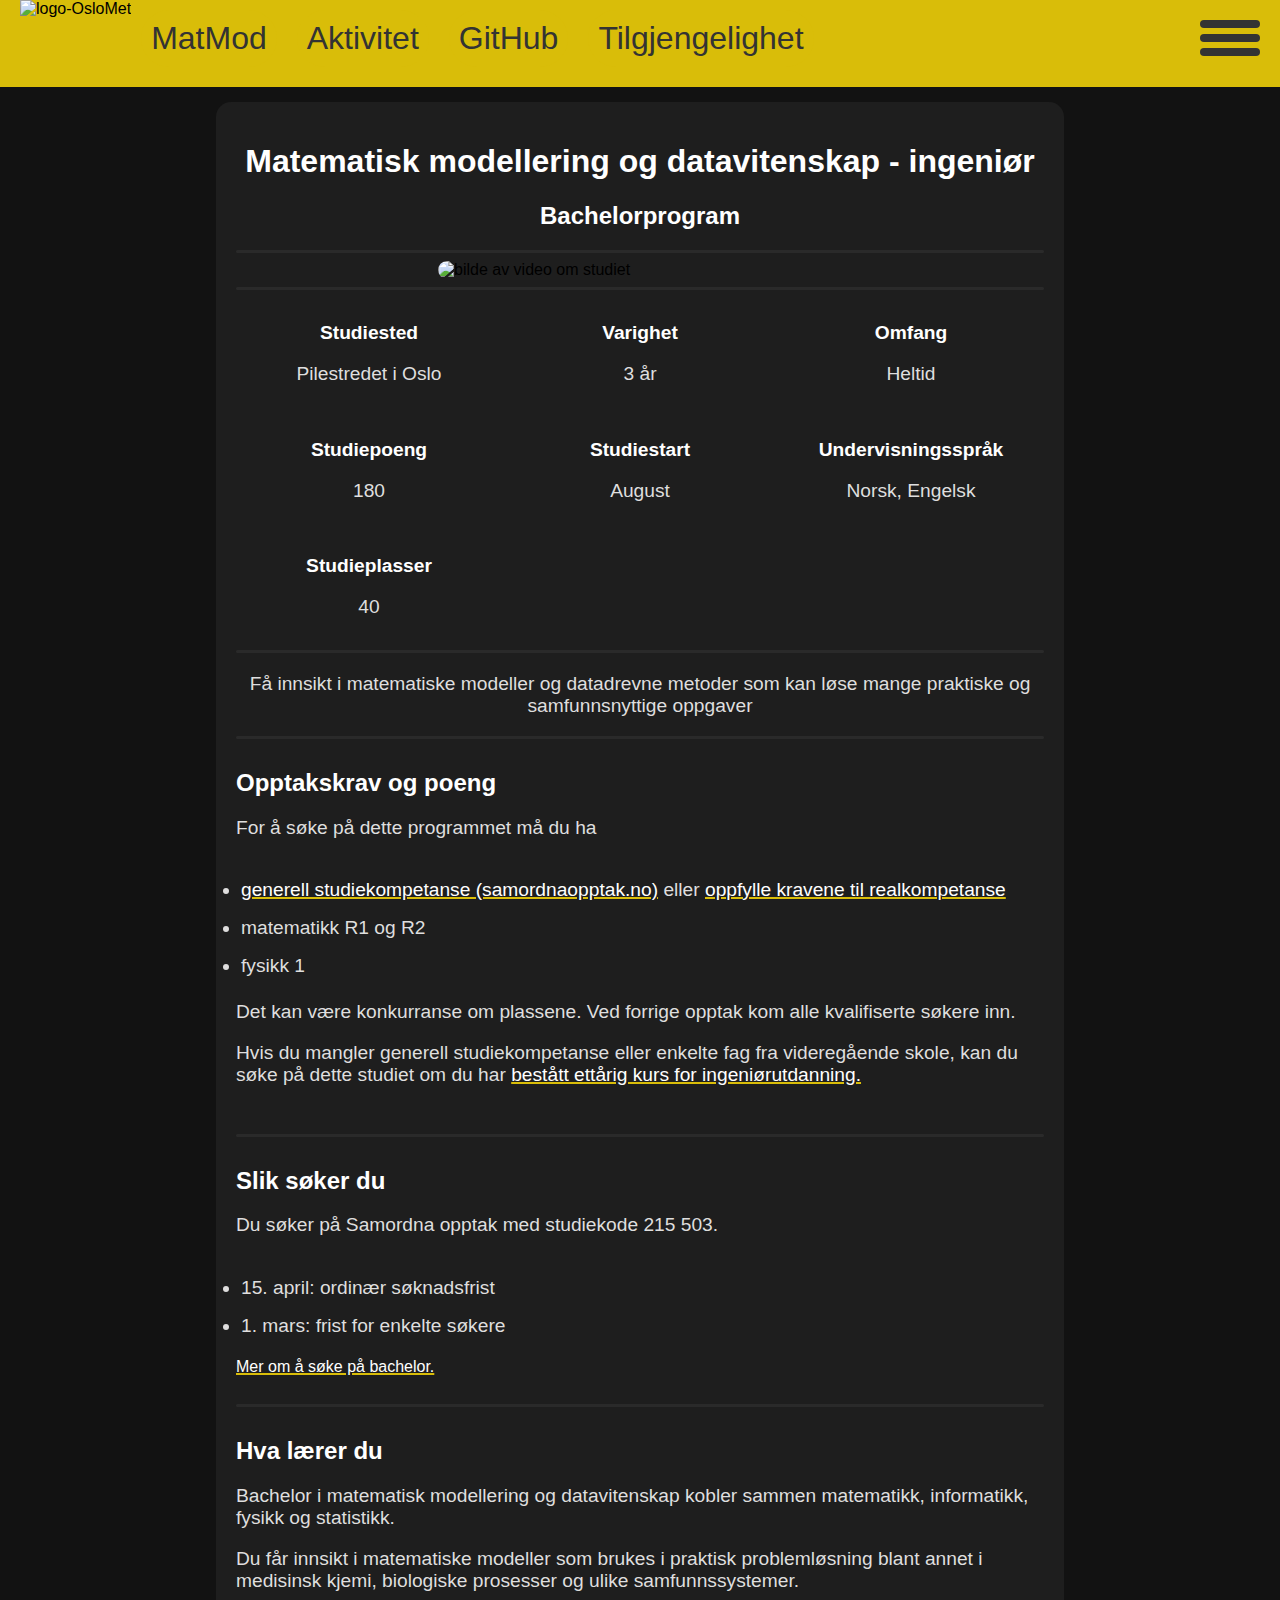
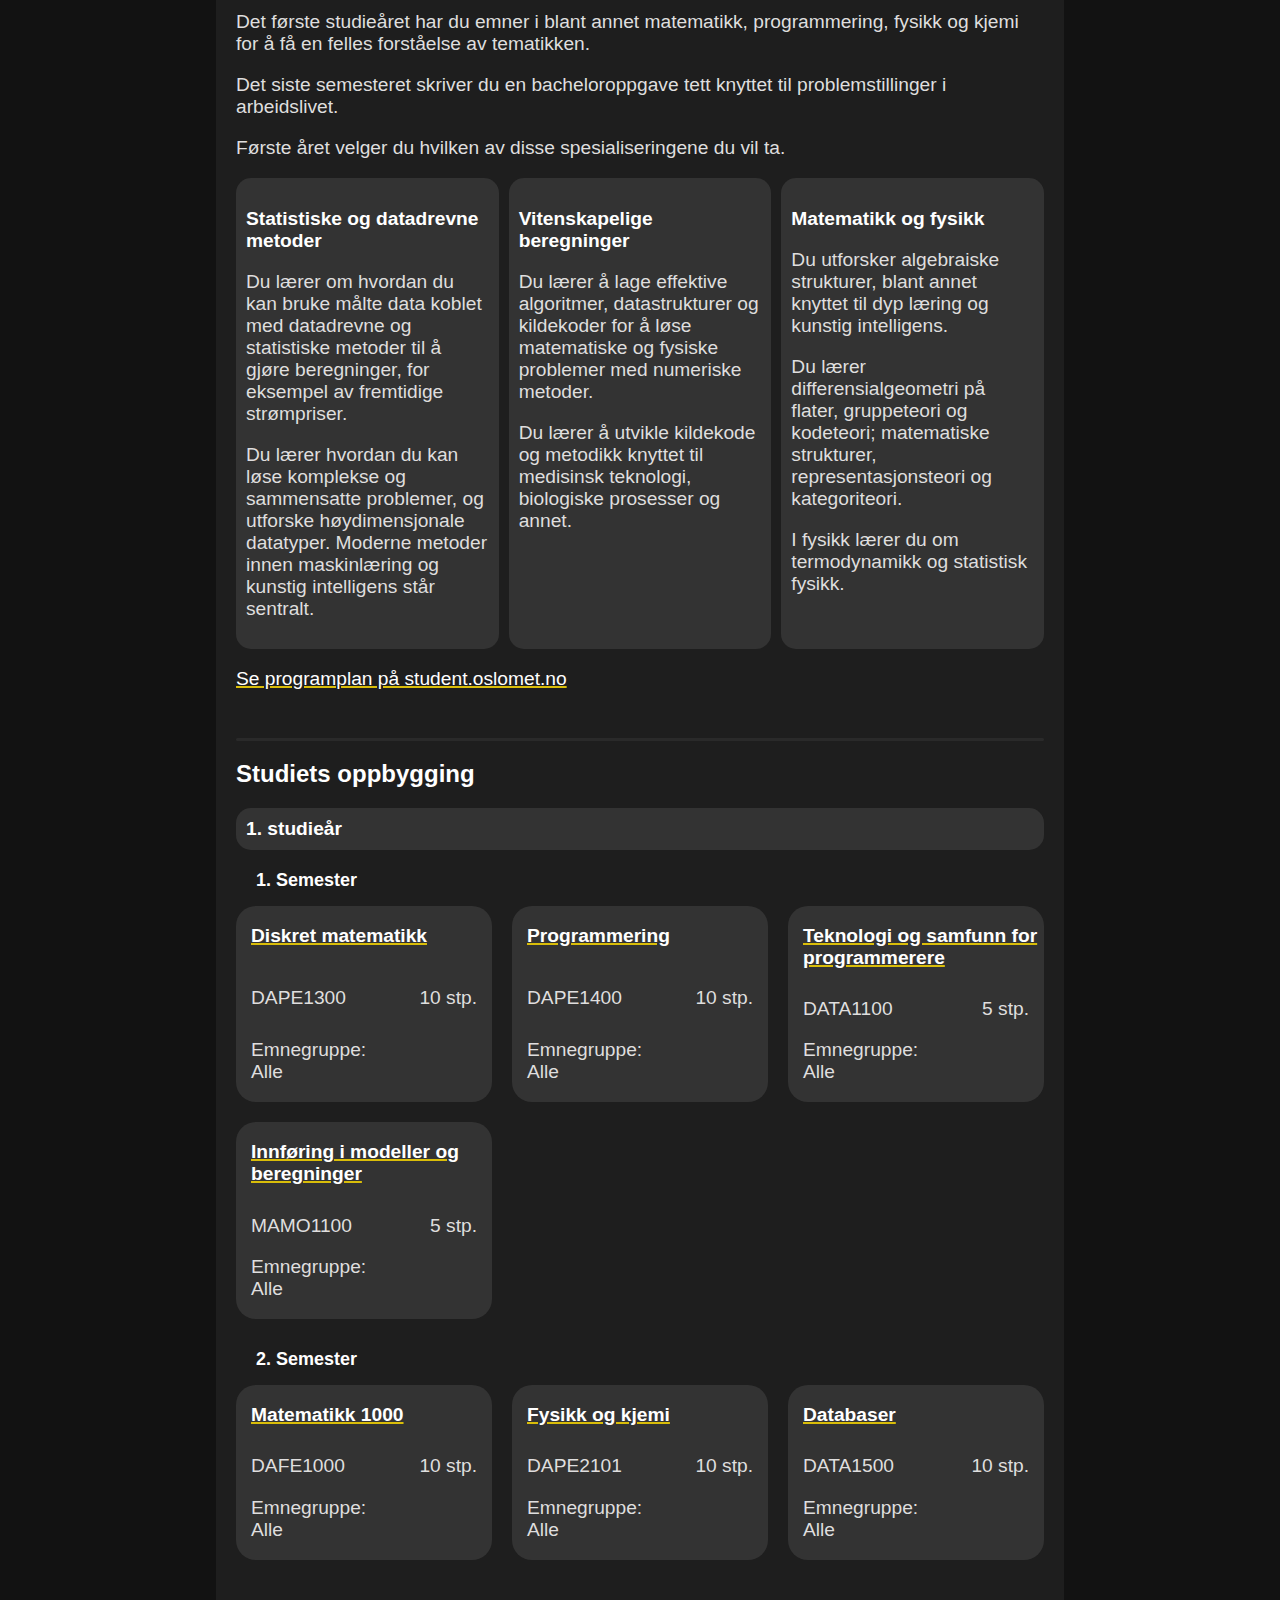
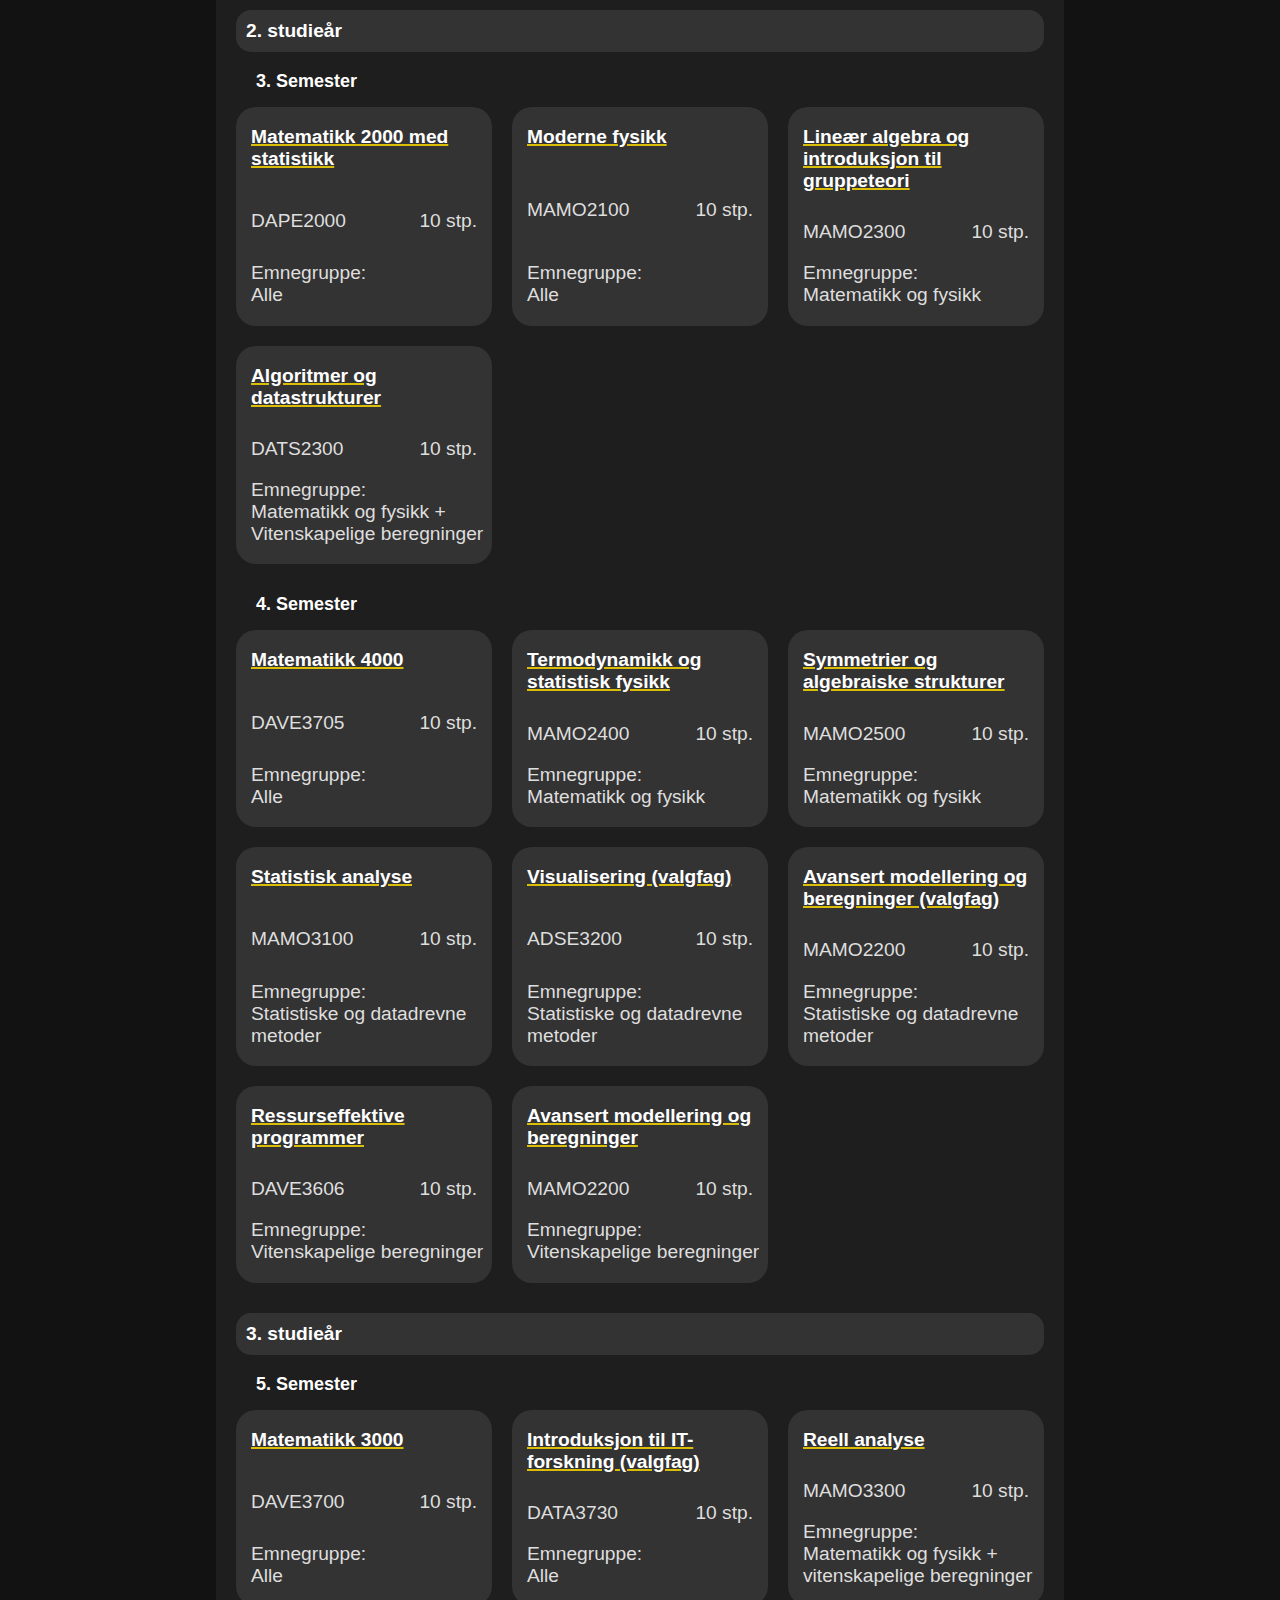
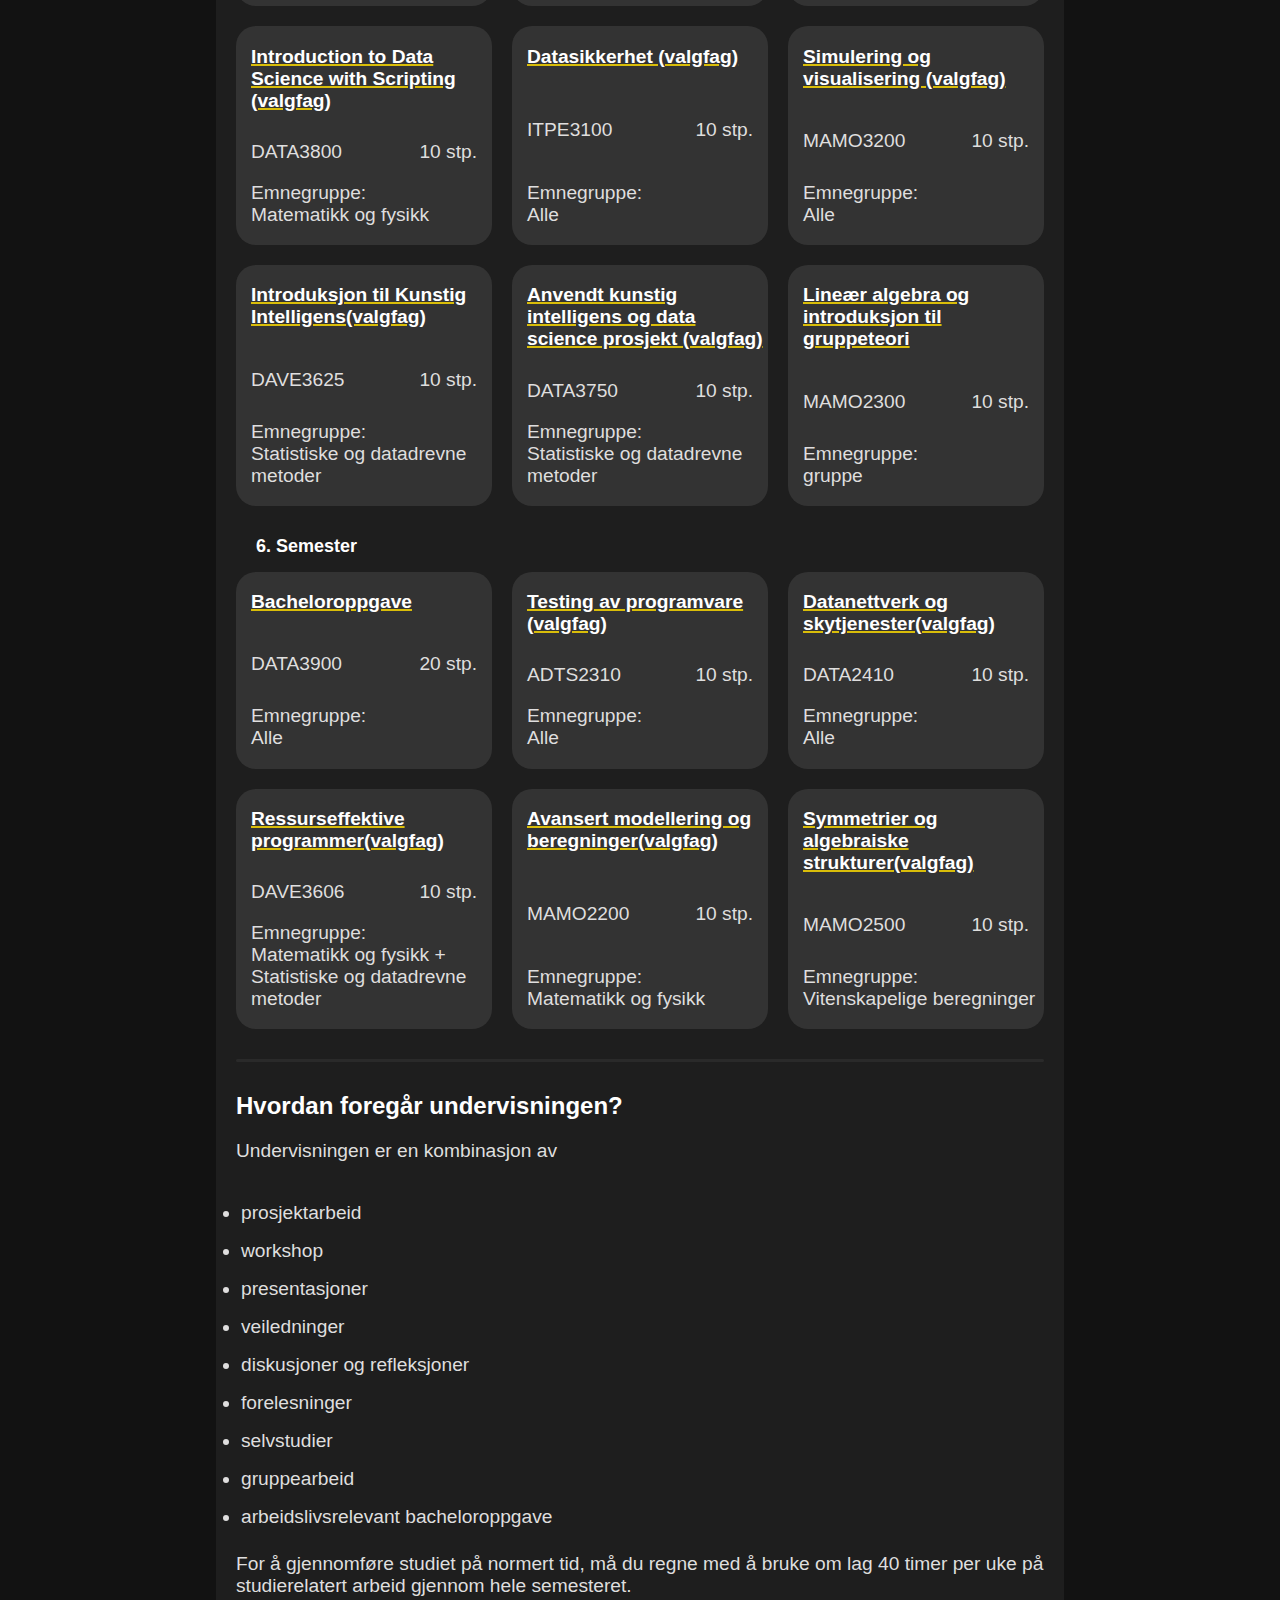
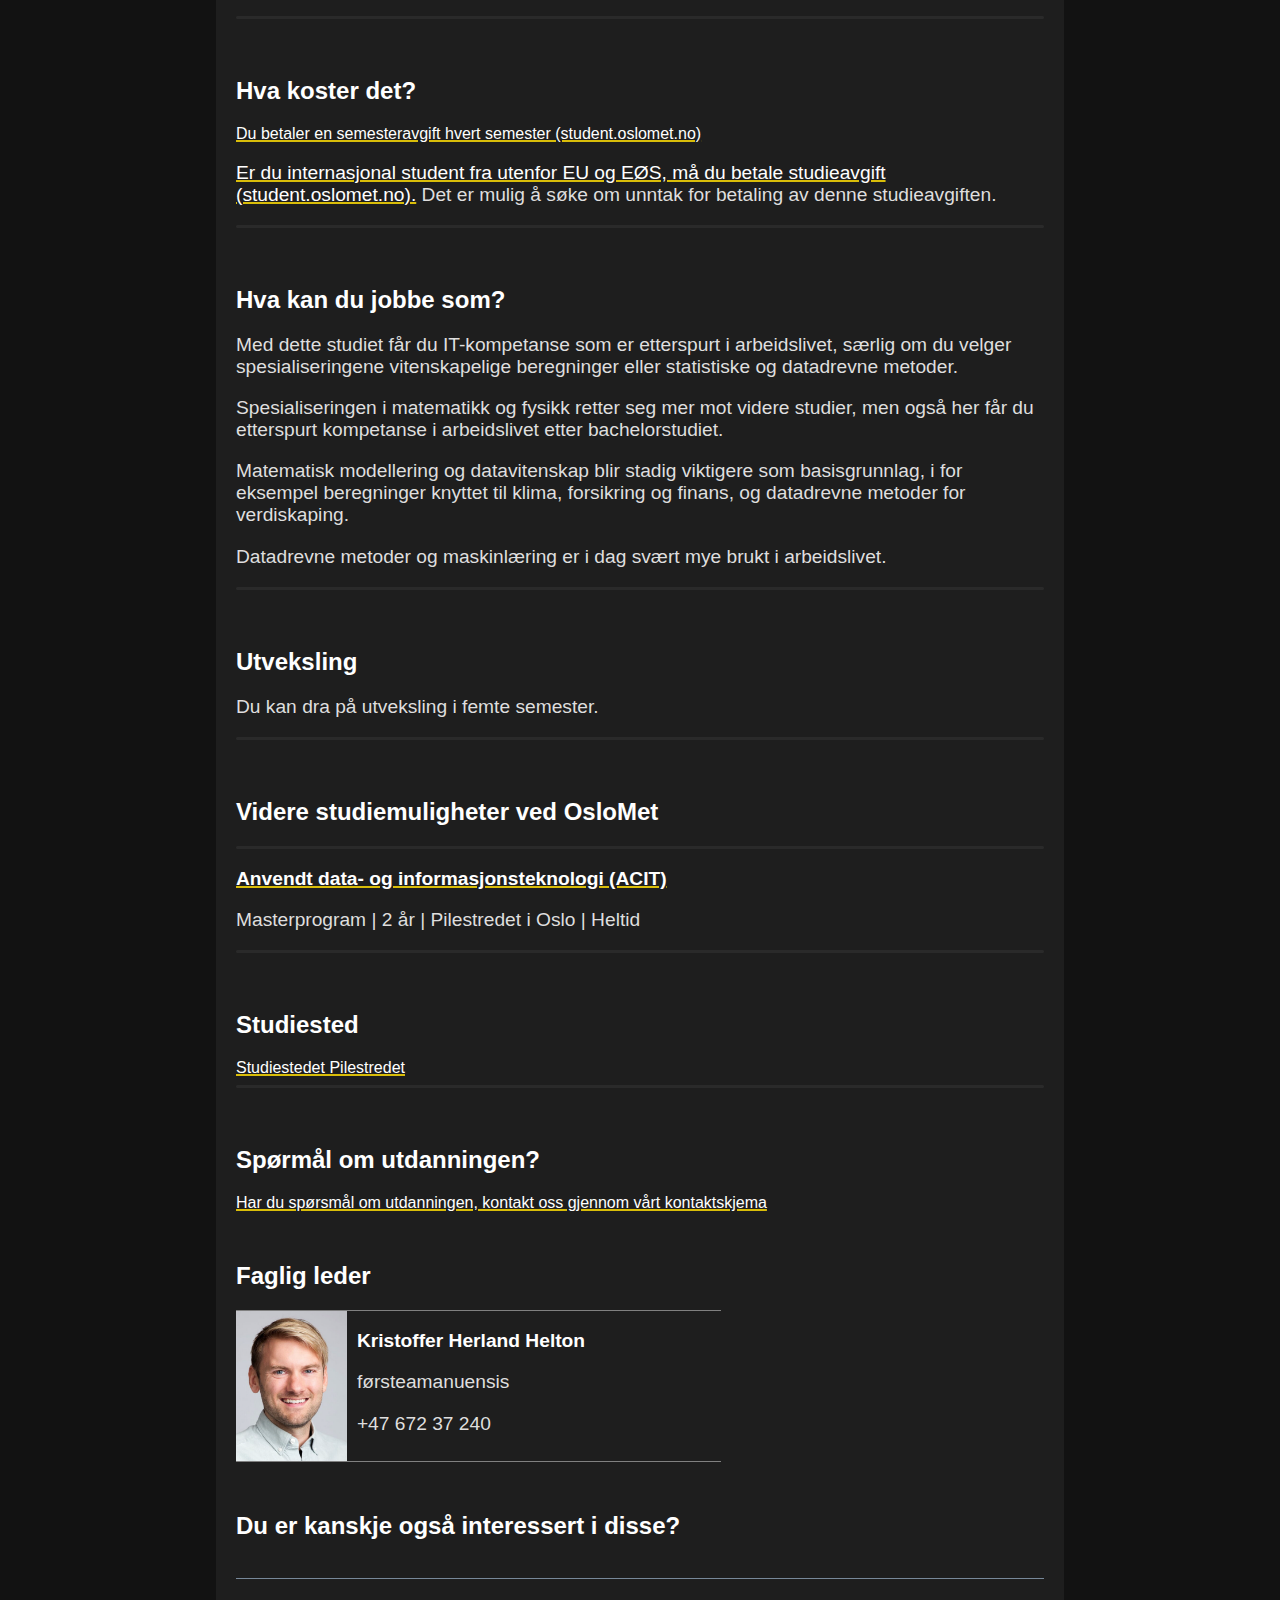
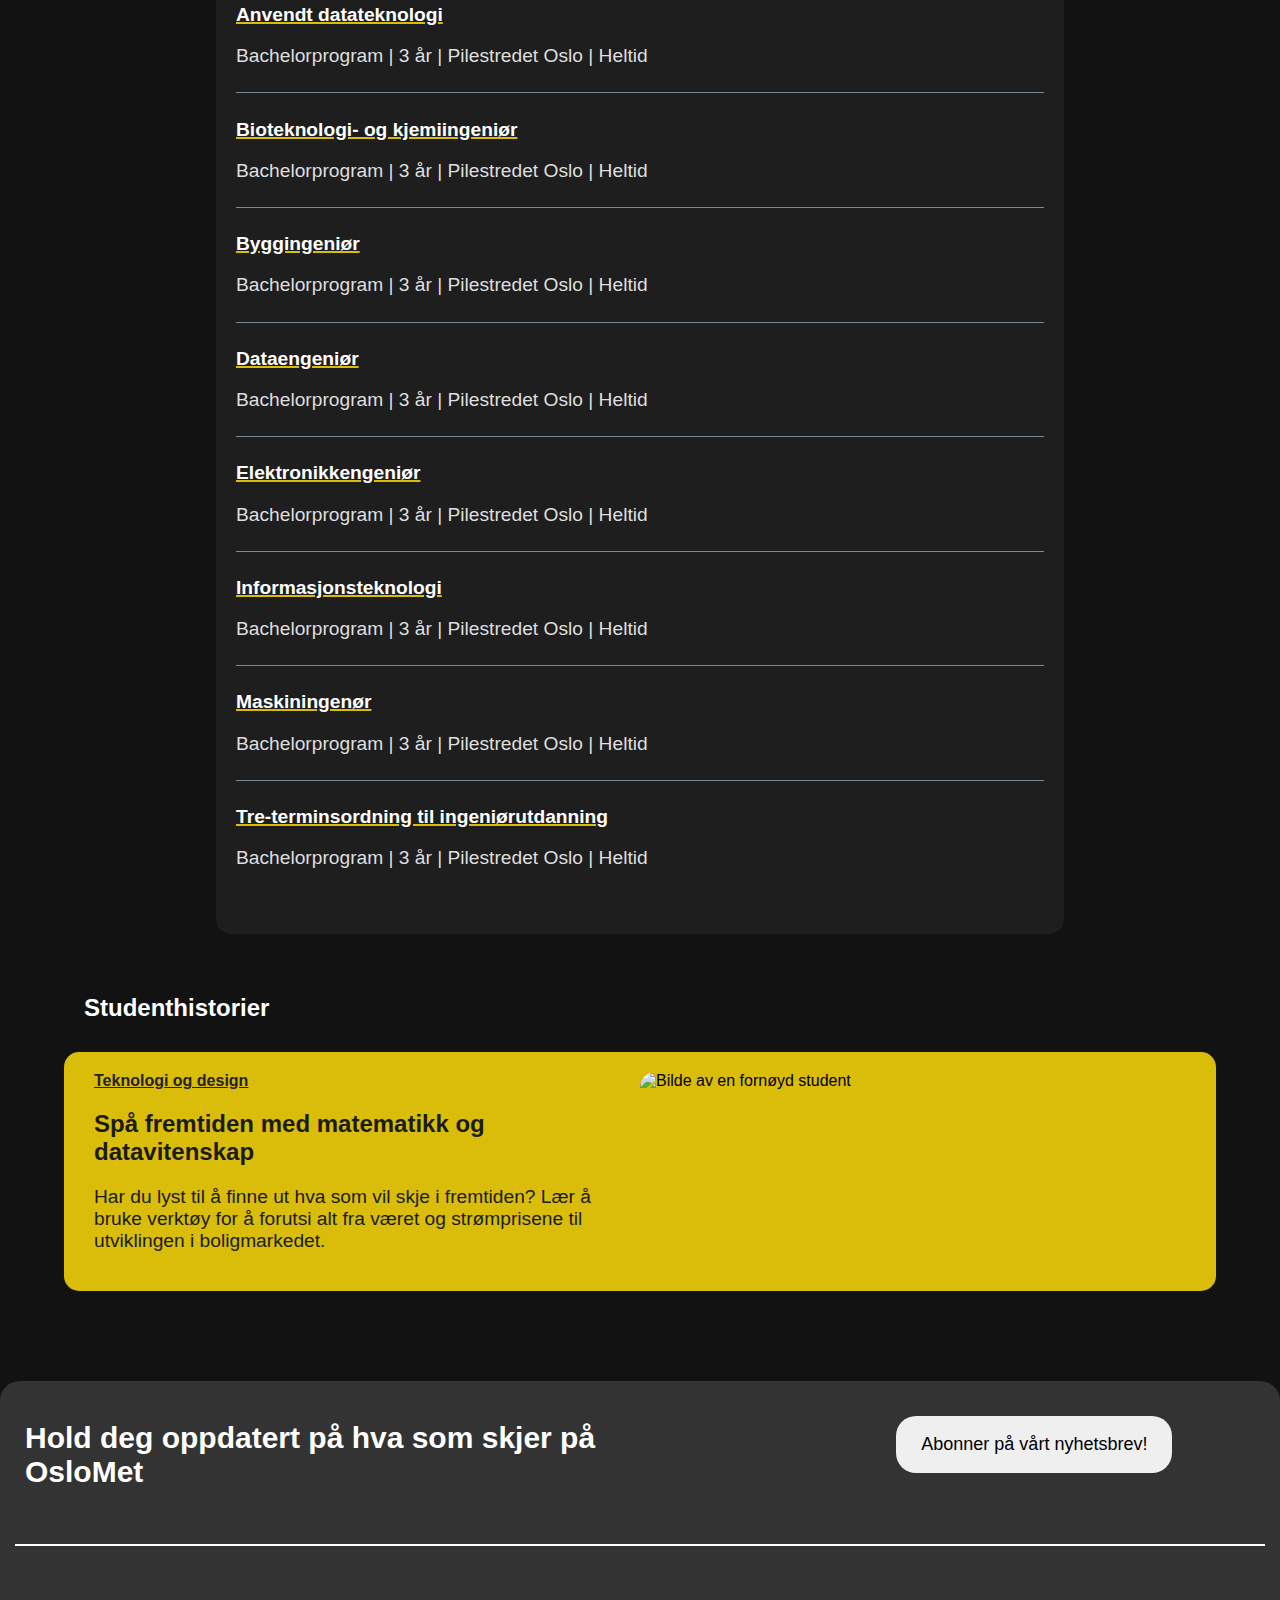
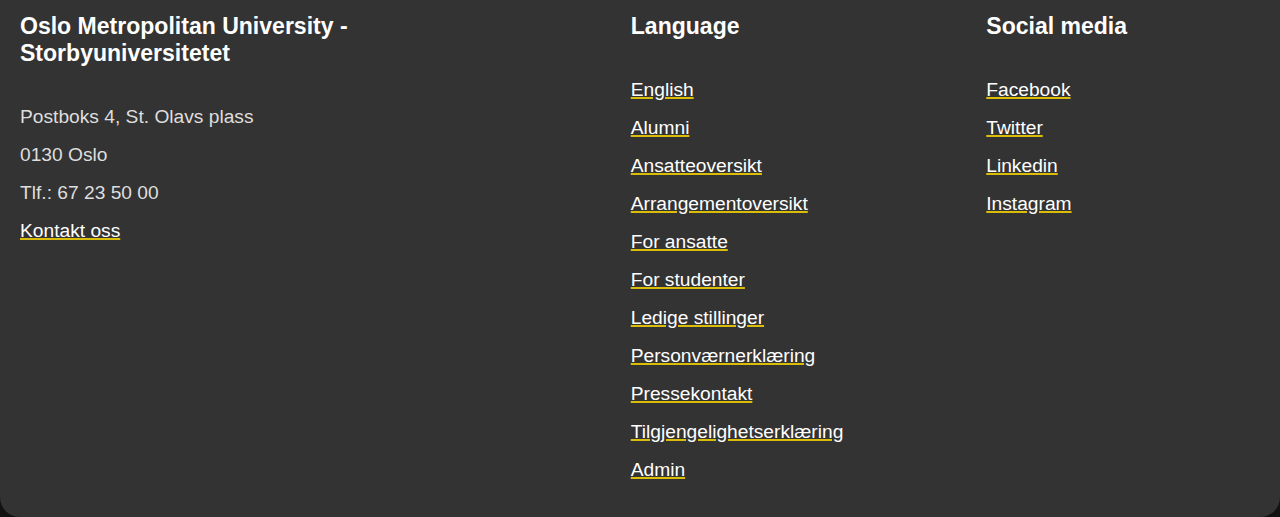
==== commit 44c0e869: "Update index.html" ====
--- a/index.html
+++ b/index.html
@@ -53,9 +53,9 @@
         </aside>
     </header>
 
-    <main class="content-grid">
+    <div class="content-grid">
         <div class="left-margin"></div>
-        <div class="content">
+        <main class="content">
             <h1>Matematisk modellering og datavitenskap - ingeniør</h1>
             <h2 class="h2-Bachelorprogram">Bachelorprogram</h2>
             <hr>
@@ -190,8 +190,6 @@
             
                 <!-- 1. studieår -->
                 <h3 class="Studieår-bakgrunn">1. studieår</h3>
-            
-                <!-- 1. Semester -->
                 <h2 class="Semester">1. Semester</h2>
                 <section id="Oppbygging" class="fag-grid">
                     <div class="fag">
@@ -255,13 +253,11 @@
                         </div>
                         <p class="emnegruppe">Emnegruppe:<br>Alle</p>
                     </div>
-                    <div class="hide"></div> <!-- Empty placeholder -->
+                    <div></div> <!-- Tom placeholder-div for layout -->
                 </section>
             
                 <!-- 2. studieår -->
                 <h3 class="Studieår-bakgrunn">2. studieår</h3>
-            
-                <!-- 3. Semester -->
                 <h2 class="Semester">3. Semester</h2>
                 <section id="Oppbygging" class="fag-grid">
                     <div class="fag">
@@ -296,10 +292,8 @@
                         </div>
                         <p class="emnegruppe">Emnegruppe: </br>Matematikk og fysikk + Vitenskapelige beregninger</p>
                     </div>
-                    <div class="hide"></div> <!-- Empty placeholder -->
                 </section>
             
-                <!-- 4. Semester -->
                 <h2 class="Semester">4. Semester</h2>
                 <section id="Oppbygging" class="fag-grid">
                     <div class="fag">
@@ -366,13 +360,10 @@
                         </div>
                         <p class="emnegruppe">Emnegruppe: </br>Vitenskapelige beregninger</p>
                     </div>
-                    <div class="hide"></div> <!-- Empty placeholder -->
                 </section>
             
                 <!-- 3. studieår -->
                 <h3 class="Studieår-bakgrunn">3. studieår</h3>
-            
-                <!-- 5. Semester -->
                 <h2 class="Semester">5. Semester</h2>
                 <section id="Oppbygging" class="fag-grid">
                     <div class="fag">
@@ -448,7 +439,6 @@
                     </div>
                 </section>
             
-                <!-- 6. Semester -->
                 <h2 class="Semester">6. Semester</h2>
                 <section id="Oppbygging" class="fag-grid">
                     <div class="fag">
@@ -460,7 +450,7 @@
                         <p class="emnegruppe">Emnegruppe: <br>Alle</p>
                     </div>
                     <div class="fag">
-                        <h3><a href="https://student.oslomet.no/studier/-/studieinfo/emne/ADTS2310/2024/H%C3%98ST">Testing av programvare</a></h3>
+                        <h3><a href="https://student.oslomet.no/studier/-/studieinfo/emne/ADTS2310/2024/H%C3%98ST">Testing av programvare (valgfag)</a></h3>
                         <div class="p-container">
                             <p>ADTS2310</p>
                             <p>10 stp.</p>
@@ -468,7 +458,7 @@
                         <p class="emnegruppe">Emnegruppe: <br>Alle</p>
                     </div>
                     <div class="fag">
-                        <h3><a href="https://student.oslomet.no/studier/-/studieinfo/emne/DATA2410/2024/H%C3%98ST">Datanettverk og skytjenester</a></h3>
+                        <h3><a href="https://student.oslomet.no/studier/-/studieinfo/emne/DATA2410/2024/H%C3%98ST">Datanettverk og skytjenester(valgfag)</a></h3>
                         <div class="p-container">
                             <p>DATA2410</p>
                             <p>10 stp.</p>
@@ -476,7 +466,7 @@
                         <p class="emnegruppe">Emnegruppe: <br>Alle</p>
                     </div>
                     <div class="fag">
-                        <h3><a href="https://student.oslomet.no/studier/-/studieinfo/emne/DAVE3606/2024/H%C3%98ST">Ressurseffektive programmer</a></h3>
+                        <h3><a href="https://student.oslomet.no/studier/-/studieinfo/emne/DAVE3606/2024/H%C3%98ST">Ressurseffektive programmer(valgfag)</a></h3>
                         <div class="p-container">
                             <p>DAVE3606</p>
                             <p>10 stp.</p>
@@ -484,7 +474,7 @@
                         <p class="emnegruppe">Emnegruppe: </br>Matematikk og fysikk + Statistiske og datadrevne metoder</p>
                     </div>
                     <div class="fag">
-                        <h3><a href="https://student.oslomet.no/studier/-/studieinfo/emne/MAMO2200/2024/H%C3%98ST">Avansert modellering og beregninger</a></h3>
+                        <h3><a href="https://student.oslomet.no/studier/-/studieinfo/emne/MAMO2200/2024/H%C3%98ST">Avansert modellering og beregninger(valgfag)</a></h3>
                         <div class="p-container">
                             <p>MAMO2200</p>
                             <p>10 stp.</p>
@@ -492,38 +482,13 @@
                         <p class="emnegruppe">Emnegruppe: </br>Matematikk og fysikk</p>
                     </div>
                     <div class="fag">
-                        <h3><a href="https://student.oslomet.no/studier/-/studieinfo/emne/MAMO2500/2024/H%C3%98ST">Symmetrier og algebraiske strukturer</a></h3>
+                        <h3><a href="https://student.oslomet.no/studier/-/studieinfo/emne/MAMO2500/2024/H%C3%98ST">Symmetrier og algebraiske strukturer(valgfag)</a></h3>
                         <div class="p-container">
                             <p>MAMO2500</p>
                             <p>10 stp.</p>
                         </div>
                         <p class="emnegruppe">Emnegruppe: </br>Vitenskapelige beregninger</p>
                     </div>
-                    <div class="fag">
-                        <h3><a href="">navn</a></h3>
-                        <div class="p-container">
-                            <p>fagkode</p>
-                            <p>x stp.</p>
-                        </div>
-                        <p class="emnegruppe">Emnegruppe: </br>gruppe</p>
-                    </div>
-                    <div class="fag">
-                        <h3><a href="">navn</a></h3>
-                        <div class="p-container">
-                            <p>fagkode</p>
-                            <p>x stp.</p>
-                        </div>
-                        <p class="emnegruppe">Emnegruppe: </br>gruppe</p>
-                    </div>
-                    <div class="fag">
-                        <h3><a href="">navn</a></h3>
-                        <div class="p-container">
-                            <p>fagkode</p>
-                            <p>x stp.</p>
-                        </div>
-                        <p class="emnegruppe">Emnegruppe: </br>gruppe</p>
-                    </div>
-                    <div class="hide"></div> <!-- Empty placeholder -->
                 </section>
             </section>
                         
@@ -679,13 +644,12 @@
             <!--Seksjoner for forsiden går over denne kommentaren -->
 
 
-        </div>
+        </main>
         <div class="right-margin"></div>
-    </main>
+    </div>
 
      <!--innline css kode for sjapp gjennomgang -->
 
-    
     <div class="boks1">
         <div class="boks2">
              <h2>Studenthistorier</h2>
@@ -709,7 +673,6 @@
             </div>
             </section>
         </div>
-    </div>
 
 
         <footer>
--- a/style/style.css
+++ b/style/style.css
@@ -672,8 +672,6 @@
 }
 
 
-
-
 .boks1{
     display: flex;
     justify-content: center; 
@@ -682,9 +680,10 @@
 
 .boks2{
     width: 90%;
-    border: 2px solid rgb(189, 189, 189); 
+   /* border: 2px solid rgb(189, 189, 189); */
     display: flex;
     border-radius: 15px;
+    padding-left: 20px;
 
 }
 
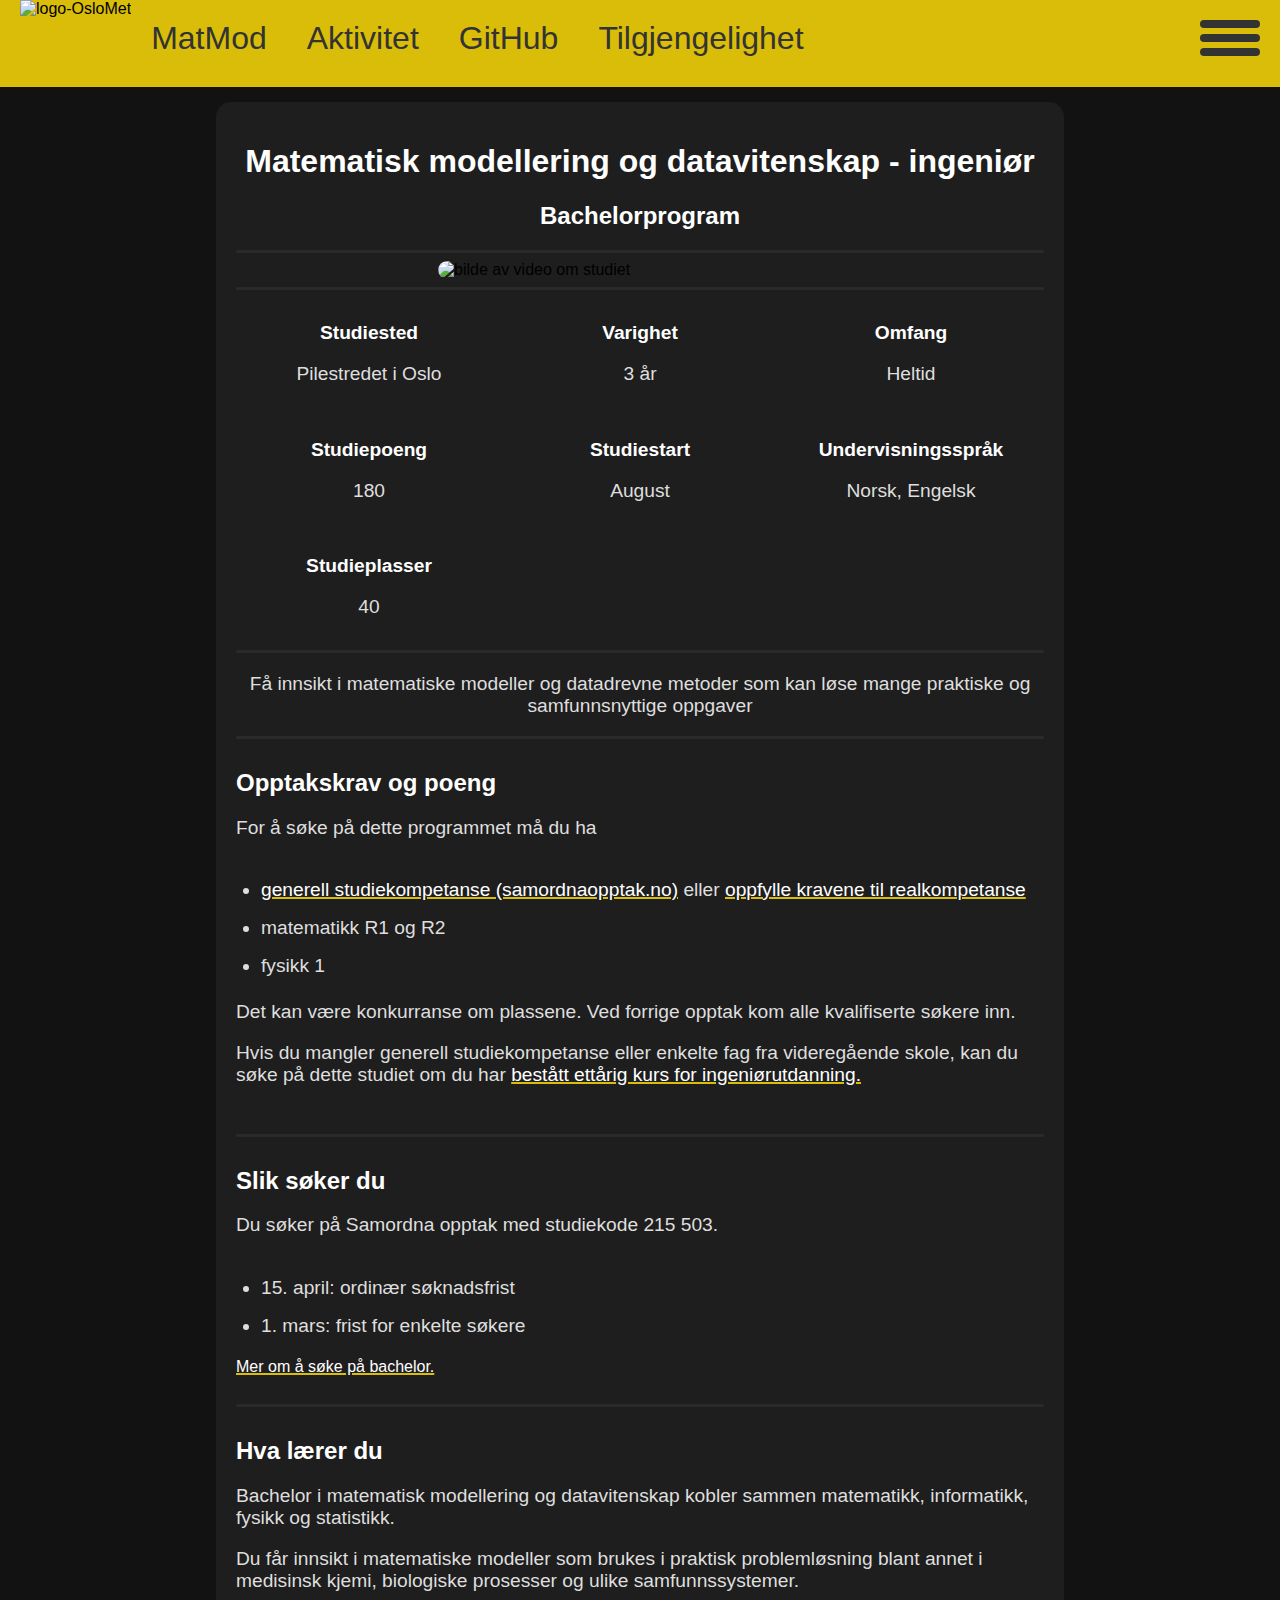
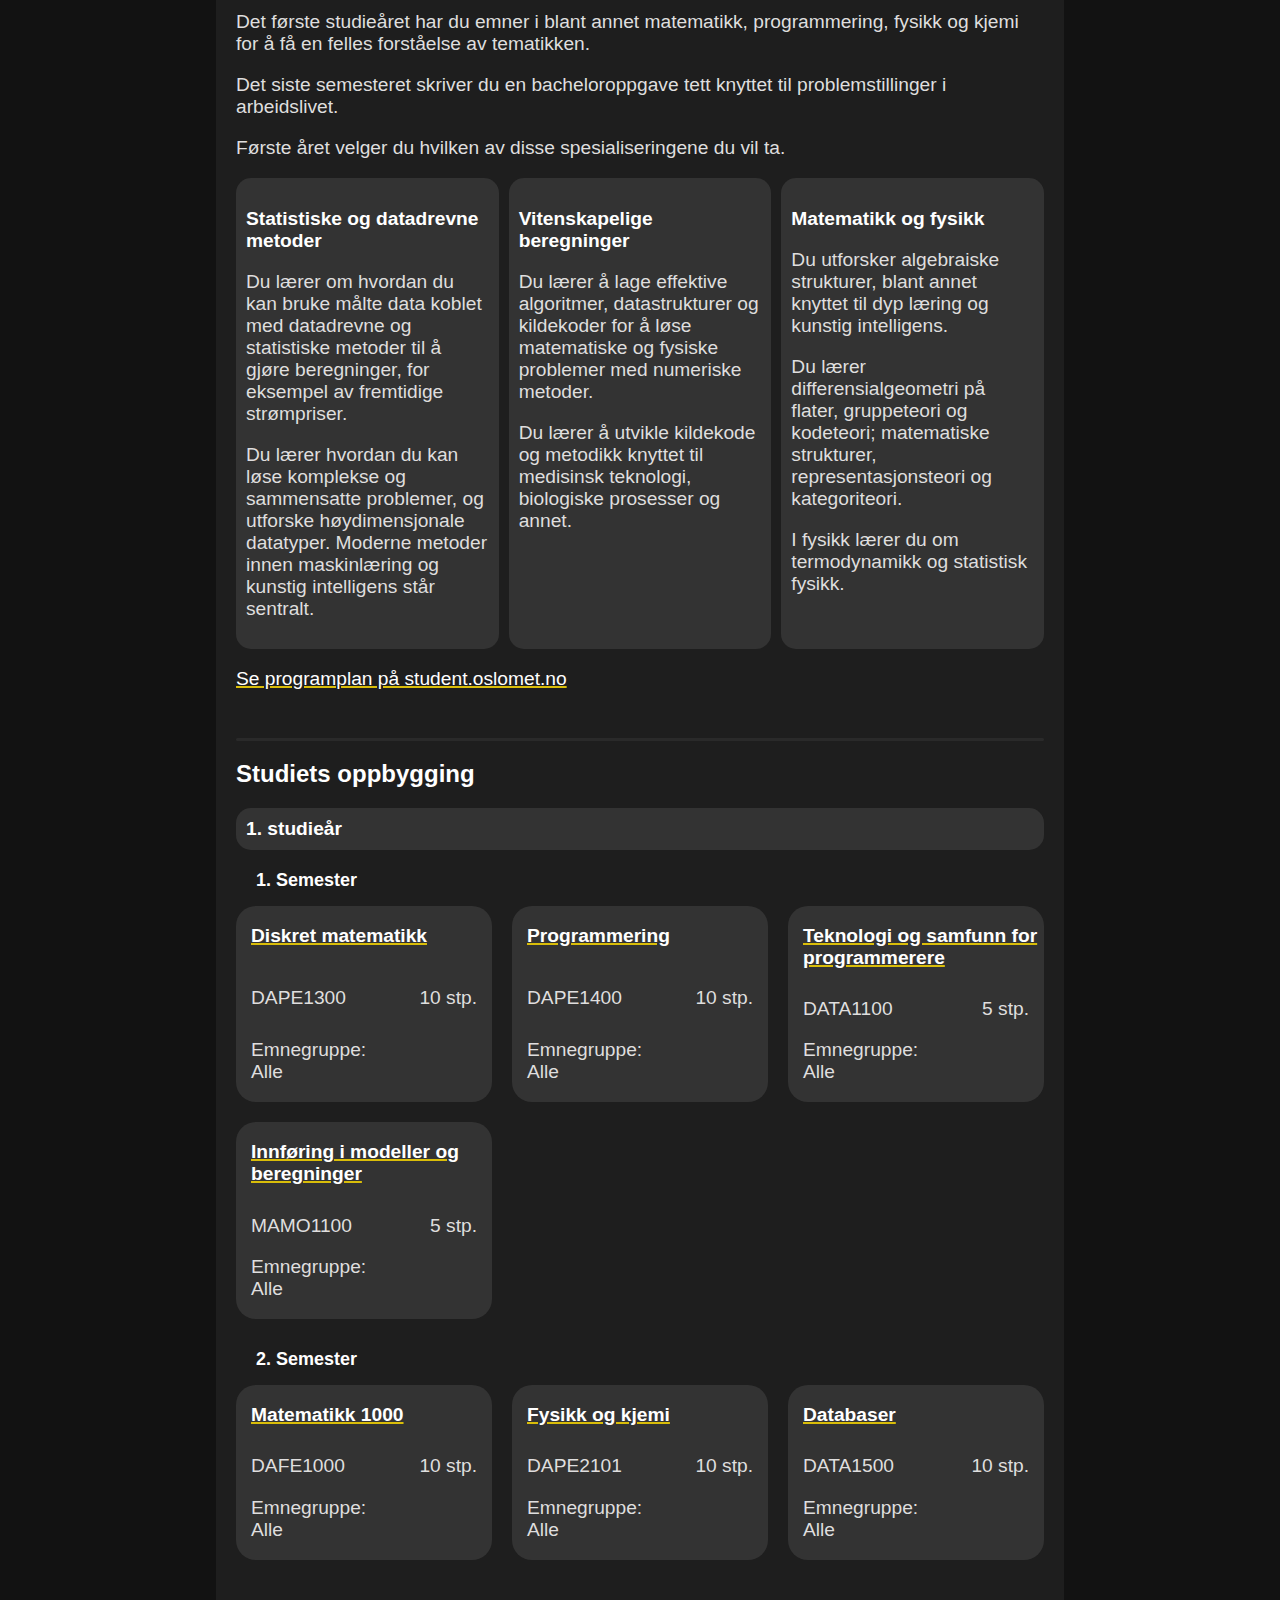
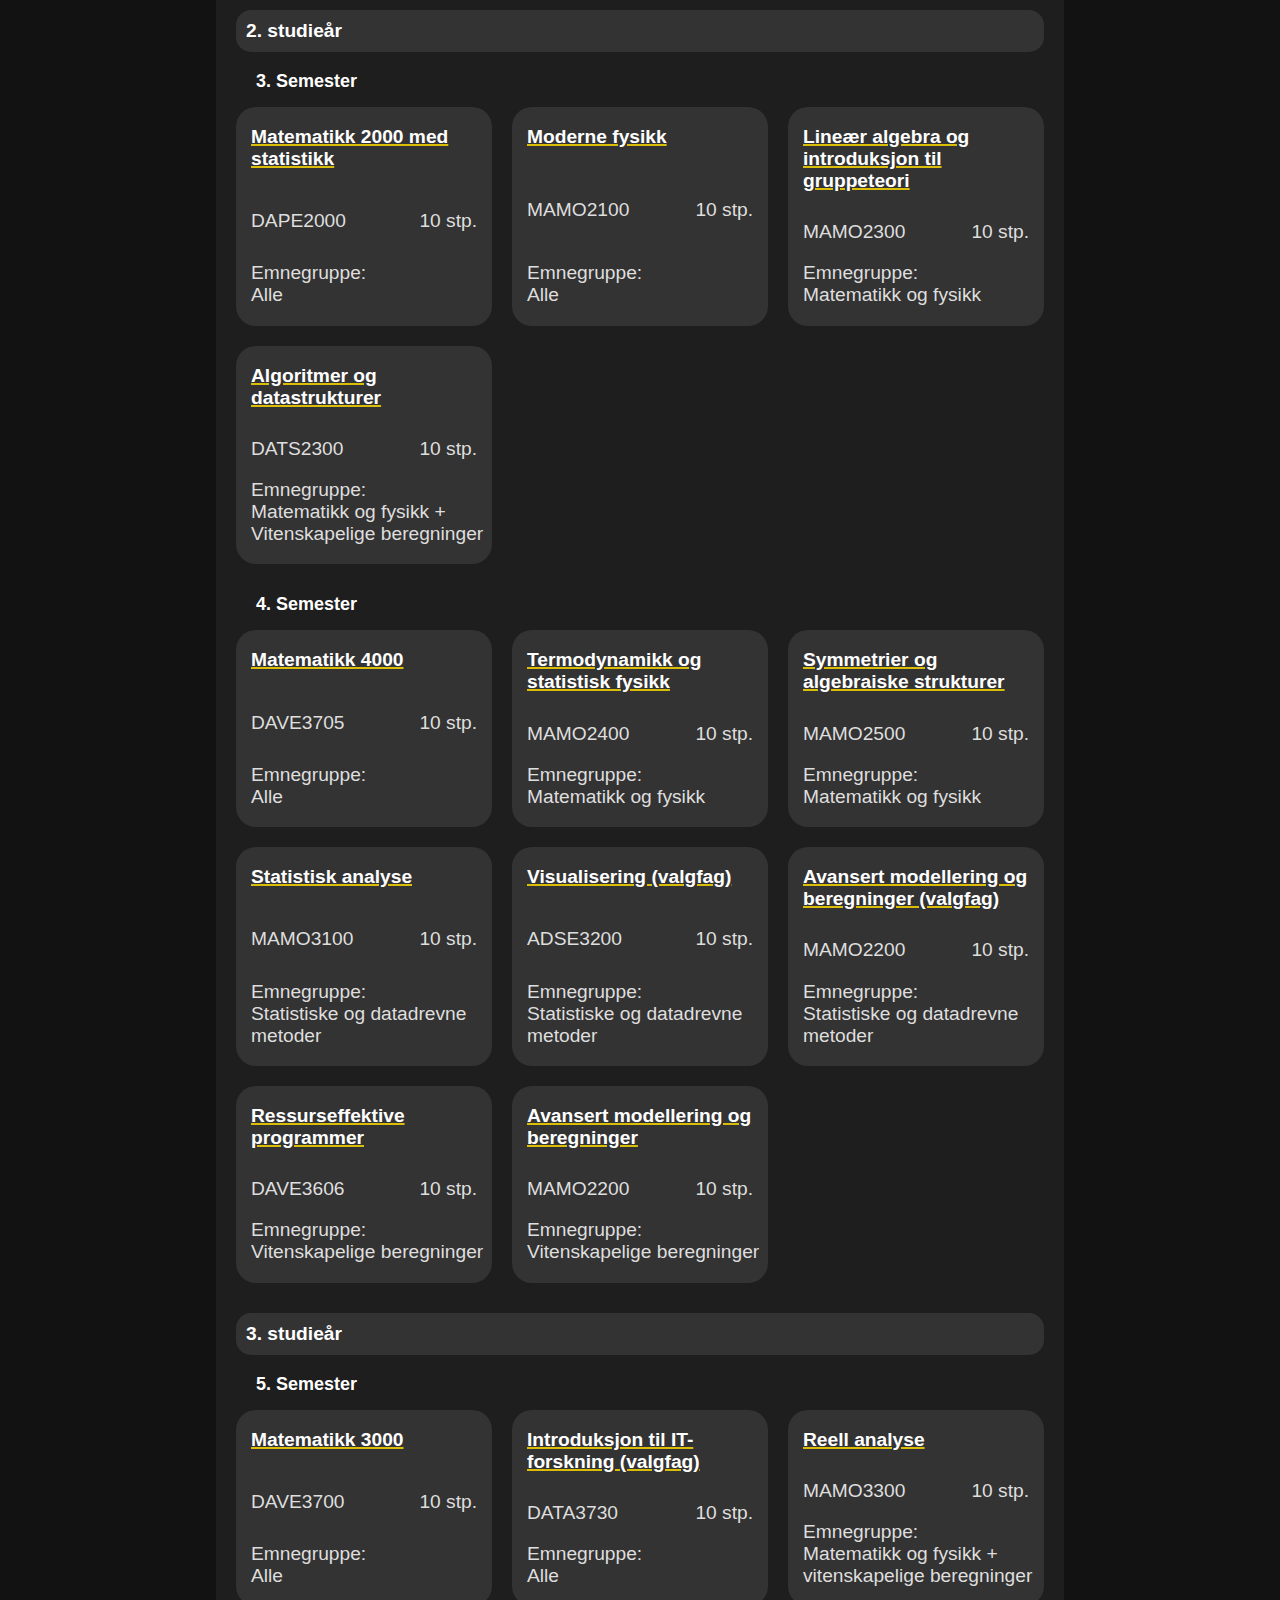
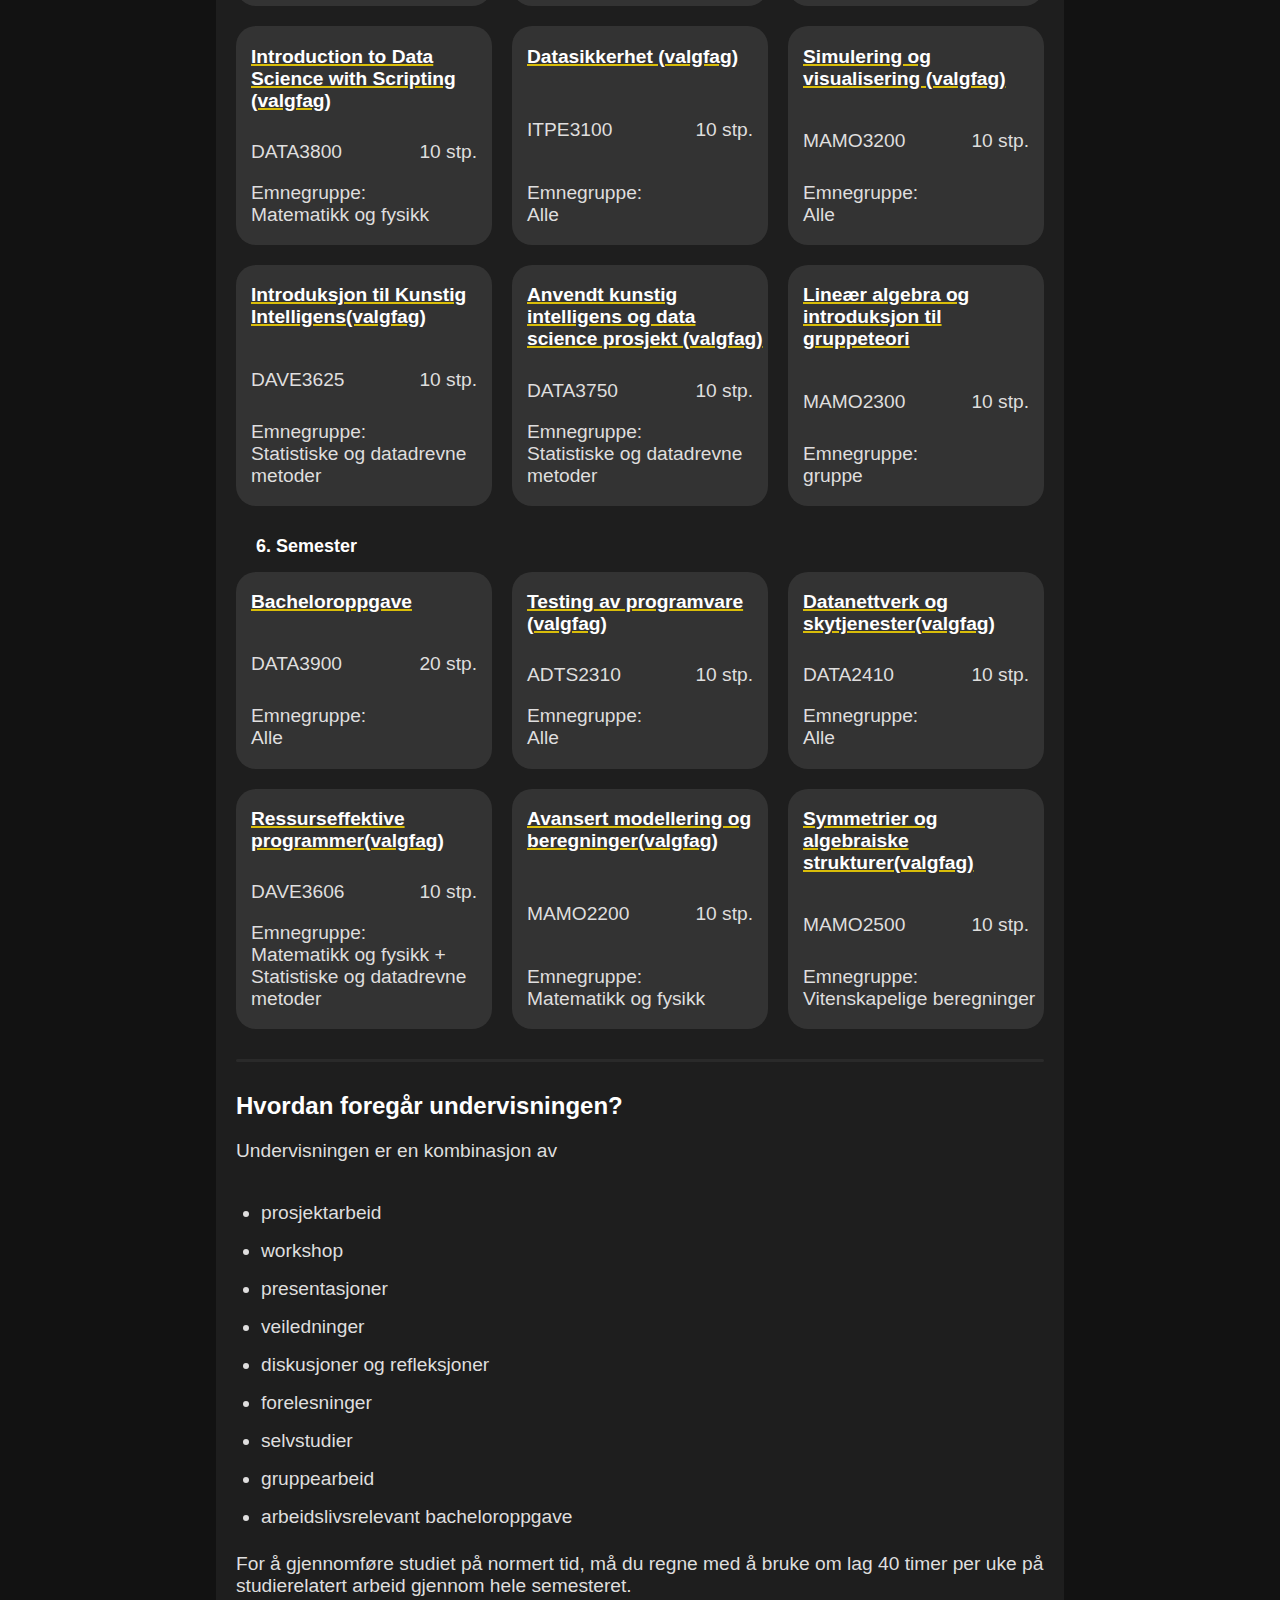
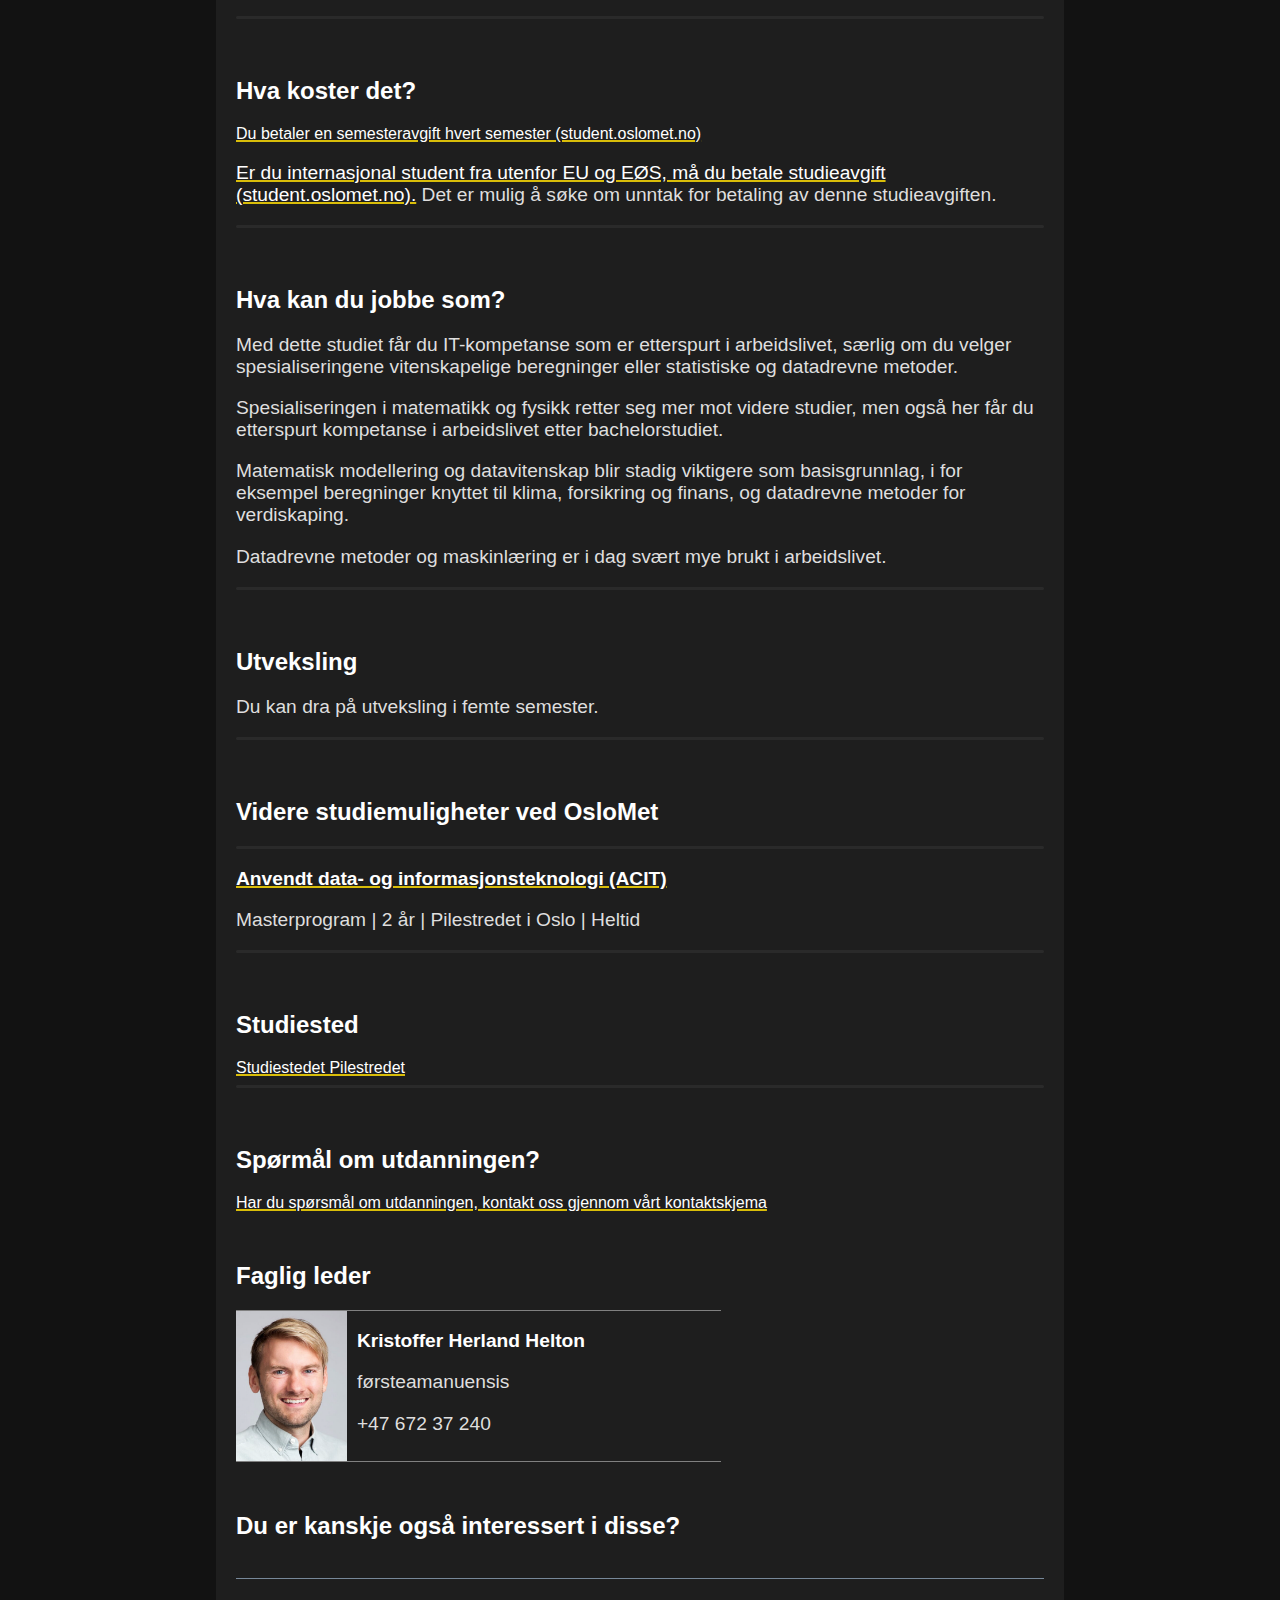
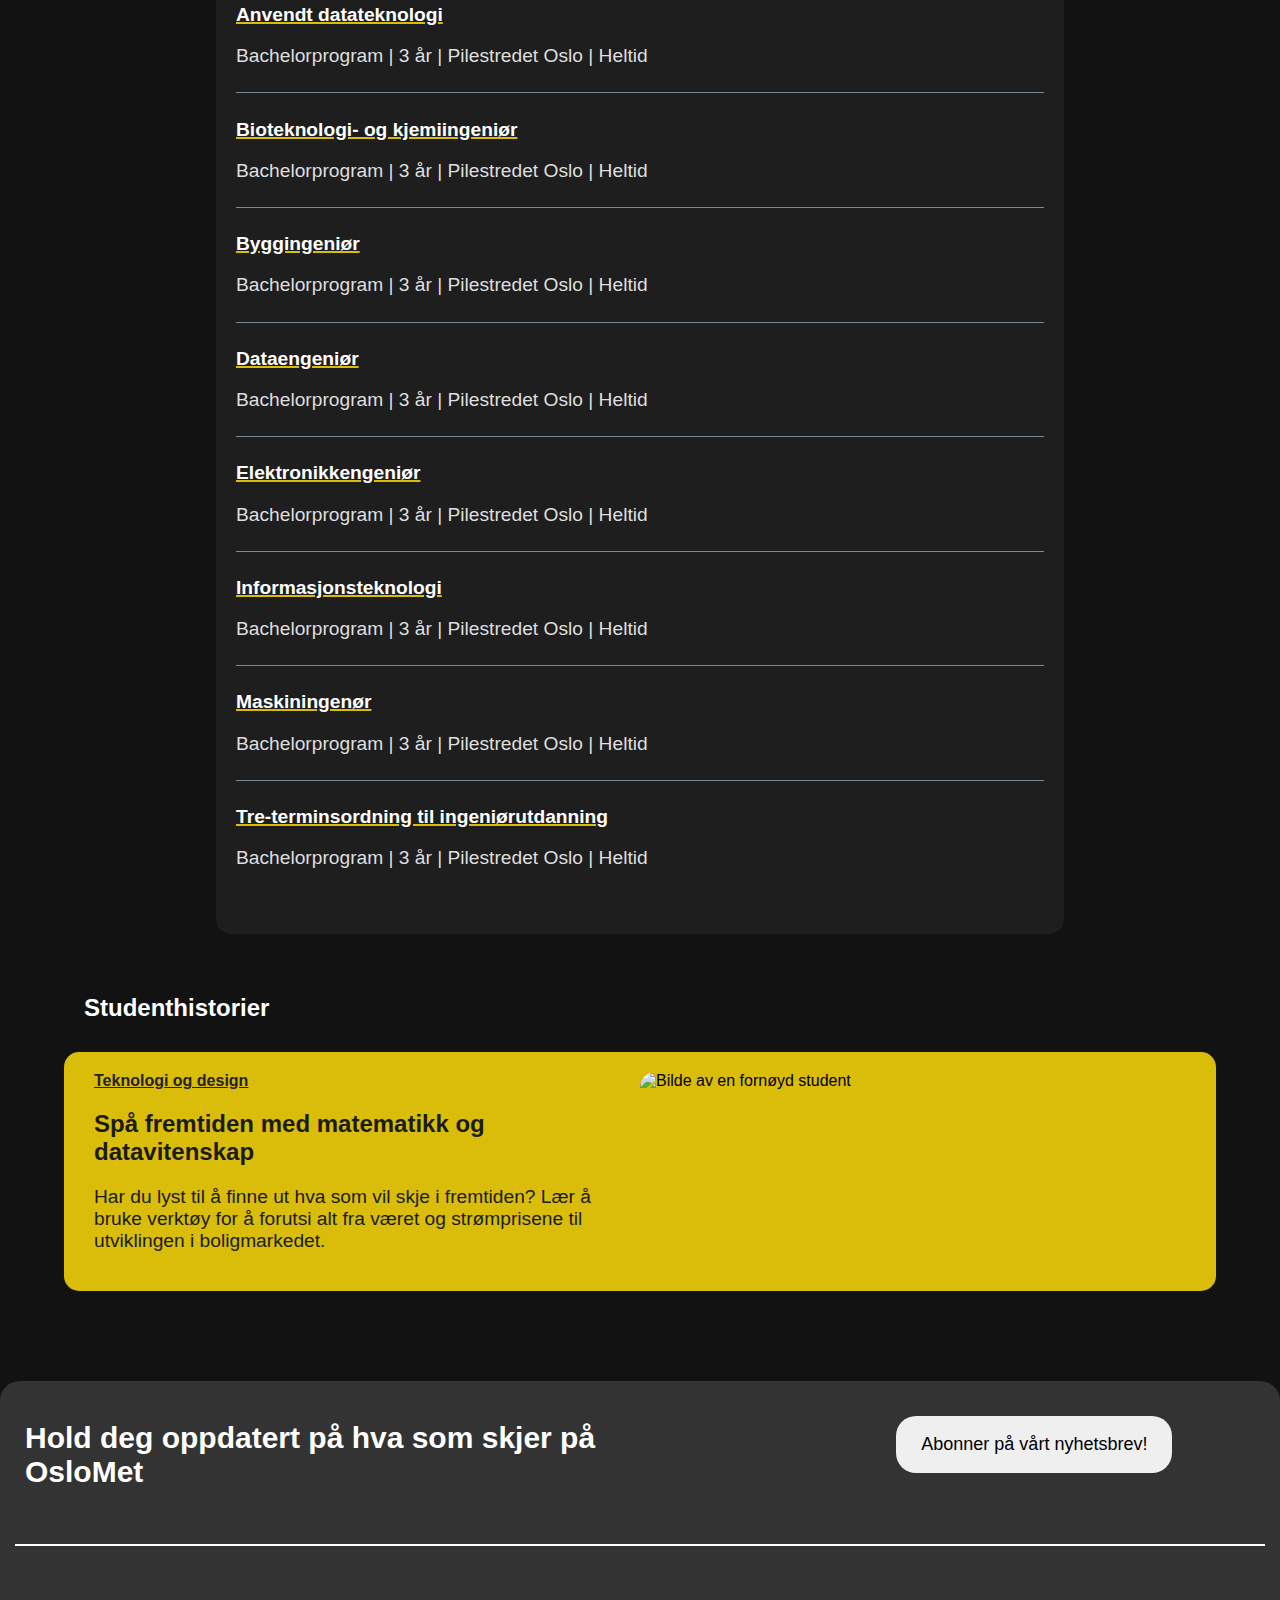
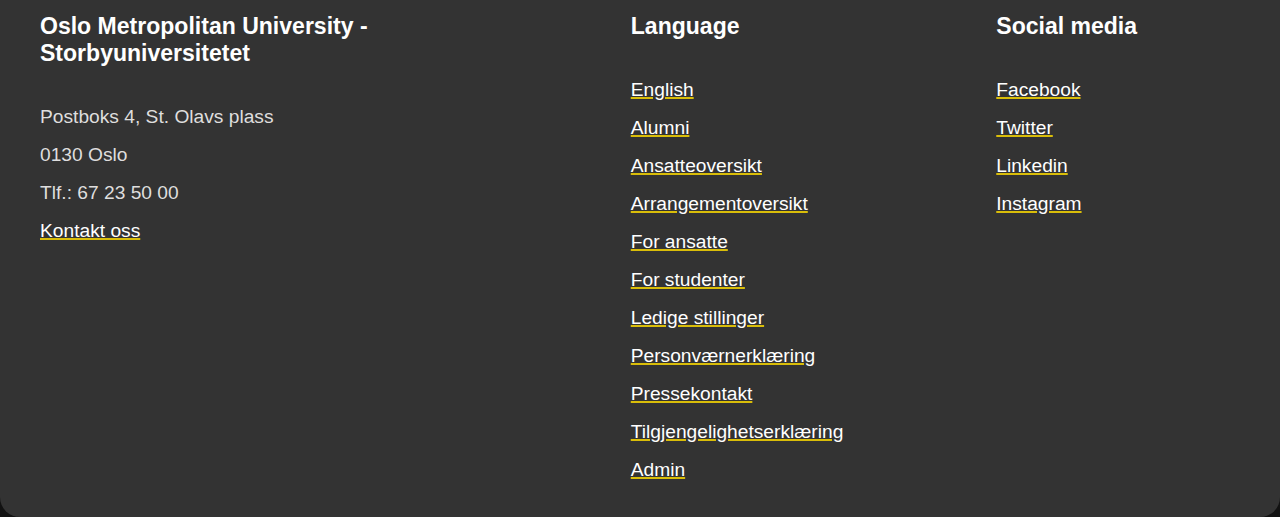
==== commit 0e9b5870: "oppdatert header" ====
--- a/index.html
+++ b/index.html
@@ -18,7 +18,7 @@
     <header>
         <img class="logo" src="media/logo-OsloMet.webp" alt="logo-OsloMet">
         <!-- Fotograf: ukjent. Bilde hentet fra OsloMet.no -->
-        <nav class="horizontal-nav">
+        <nav aria-hidden="true" class="horizontal-nav">
             <a href="index.html">
                 <div>MatMod</div>
             </a>
@@ -36,18 +36,18 @@
             <input type="checkbox" aria-label="Navigasjonsmeny">
         </label>
         <aside class="sidebar">
-            <nav>
-                <a href="index.html">
-                    <div>MatMod</div>
+            <nav aria-label="hovedmeny">
+                <a class="nav-item" href="index.html" aria-current="page">
+               MatMod 
                 </a>
-                <a href="activity.html">
-                    <div>Aktivitet</div>
+                <a class="nav-item" href="activity.html">
+                Aktivitet
                 </a>
-                <a href="github.html">
-                    <div>GitHub</div>
+                <a class="nav-item" href="github.html">
+                GitHub
                 </a>
-                <a href="accessibility.html">
-                    <div>Tilgjengelighet</div>
+                <a class="nav-item" href="accessibility.html">
+                Tilgjengelighet
                 </a>
             </nav>
         </aside>
@@ -57,6 +57,7 @@
         <div class="left-margin"></div>
         <main class="content">
             <h1>Matematisk modellering og datavitenskap - ingeniør</h1>
+
             <h2 class="h2-Bachelorprogram">Bachelorprogram</h2>
             <hr>
             <img class="video-bilde" alt="bilde av video om studiet" src="media/video-image-matMod.webp">
--- a/style/style.css
+++ b/style/style.css
@@ -38,12 +38,6 @@
     text-align: center;
 }
 
-/* .content h2 {
-    background-color: #a3a2a2;
-    padding: 2px;
-    border-radius: 7px;
-} */
-
 h3 {
     font-size: larger;
 }
@@ -57,6 +51,7 @@
 li{
     color: #dfdede;
     font-size: larger;
+    margin-left: 20px;
 }
 
 /* Bruk denne classen for p-elementer som skal midtjusteres */
@@ -118,6 +113,23 @@
     margin-top: auto;
     max-width: 100%;
     overflow-x: hidden;
+}
+/* Style horisontal navigasjon (gjemt for screen-readers) */
+nav div {
+    display: flex;
+    flex-direction: column;
+    font-size: xx-large;
+    margin: 10px;
+    padding: 10px;
+    border-radius: 100px;
+    background-color: white;
+    color: #333;
+    transition: var(--animation-time);
+    text-align: center;
+}
+nav div:hover {
+    background-color: #d9bd09;
+    scale: 1.1;
 }
 @media (max-width:800px){
     .horizontal-nav {
@@ -266,9 +278,8 @@
 .hamburger-meny:has(input:checked)+.sidebar {
     translate: 0;
 }
-
-/* Style innsiden av nav-baren */
-nav div {
+/* Denne navigasjonen gjelder for screen readers */
+.nav-item{
     display: flex;
     flex-direction: column;
     font-size: xx-large;
@@ -276,12 +287,13 @@
     padding: 10px;
     border-radius: 100px;
     background-color: white;
-    color: #333;
+/*important gjør at den ikke følger standard lenke-stil */
+    color: #333 !important;
     transition: var(--animation-time);
     text-align: center;
-}
-
-nav div:hover {
+    text-decoration: none; /* Fjern understreking */
+}
+.nav-item:hover{
     background-color: #d9bd09;
     scale: 1.1;
 }
@@ -755,14 +767,14 @@
 /* --------------------------------------------------------------------------------------- */
 
 
-.klatre-bilde-boks{
+.introduksjons-seksjon-bilde-contener{
     width: 100%;
     height: 500px;
     overflow: hidden;
     margin-bottom: 30px;
 }
 
-.klatre-bilde {
+.a-bilde1 {
     width: 100%;
     height: 100%;
     object-fit: cover;
@@ -793,7 +805,7 @@
 som det får en fleksibel størrelse som tilpasser seg ettersom siden skalerer.
 Boksene er også satt til: display: flex, for å kunne midtsentrere elementer.*/
 
-.a-left-div {
+.a-left-section {
     margin-right: 10px;
     height: 400px;
     flex: 1;
@@ -805,7 +817,7 @@
     border-radius: 10px;
 }
 
-.a-rigth-div {
+.a-rigth-section {
     margin-left: 10px;
     height: 400px;
     flex: 1;
@@ -925,7 +937,7 @@
 
 /* Ny seksjon som lager en layput med to horisontale bokser  */
 
-.a-hvorfor-klatre-seksjon{
+.a-hvorfor-klatre-article{
     width: 100%;
     margin-top: 40px;
     display: flex;
@@ -937,7 +949,7 @@
  for å vising på mindre skjerm.   */
 
 @media (max-width: 1000px){
-    .a-hvorfor-klatre-seksjon {
+    .a-hvorfor-klatre-article {
         margin-top: 30px;
         display: flex;
         flex-direction: column;
@@ -951,7 +963,7 @@
 /* Justerer alle (begge) div-boksene i den spesefikke seksjonen. til å 
 ta opp lik mengde tilgjenlig plass. */
 
-.a-hvorfor-klatre-seksjon div{
+.a-hvorfor-klatre-article section{
     flex: 1;   
     margin-left: 10px;
     margin-right: 10px;
@@ -960,16 +972,14 @@
     border-radius: 15px;
 }
 
-
-
-.a-hvorfor-klatre-seksjon h2{
+.a-hvorfor-klatre-article h2{
     margin-top: 40px;
     margin-left: 20px;
     margin-right: 20px;
     margin-bottom: 20px;
 }
 
-.a-hvorfor-klatre-seksjon p{
+.a-hvorfor-klatre-article p{
     margin-top: 40px;
     margin-left: 20px;
     margin-right: 20px;
@@ -1053,6 +1063,11 @@
     display: inside;
 }
 
+.git-bildetekst {
+    padding-top: 80px;
+    text-align: center;
+}
+
 .punktliste1 {
         margin: 0;
         padding-left: 40px;
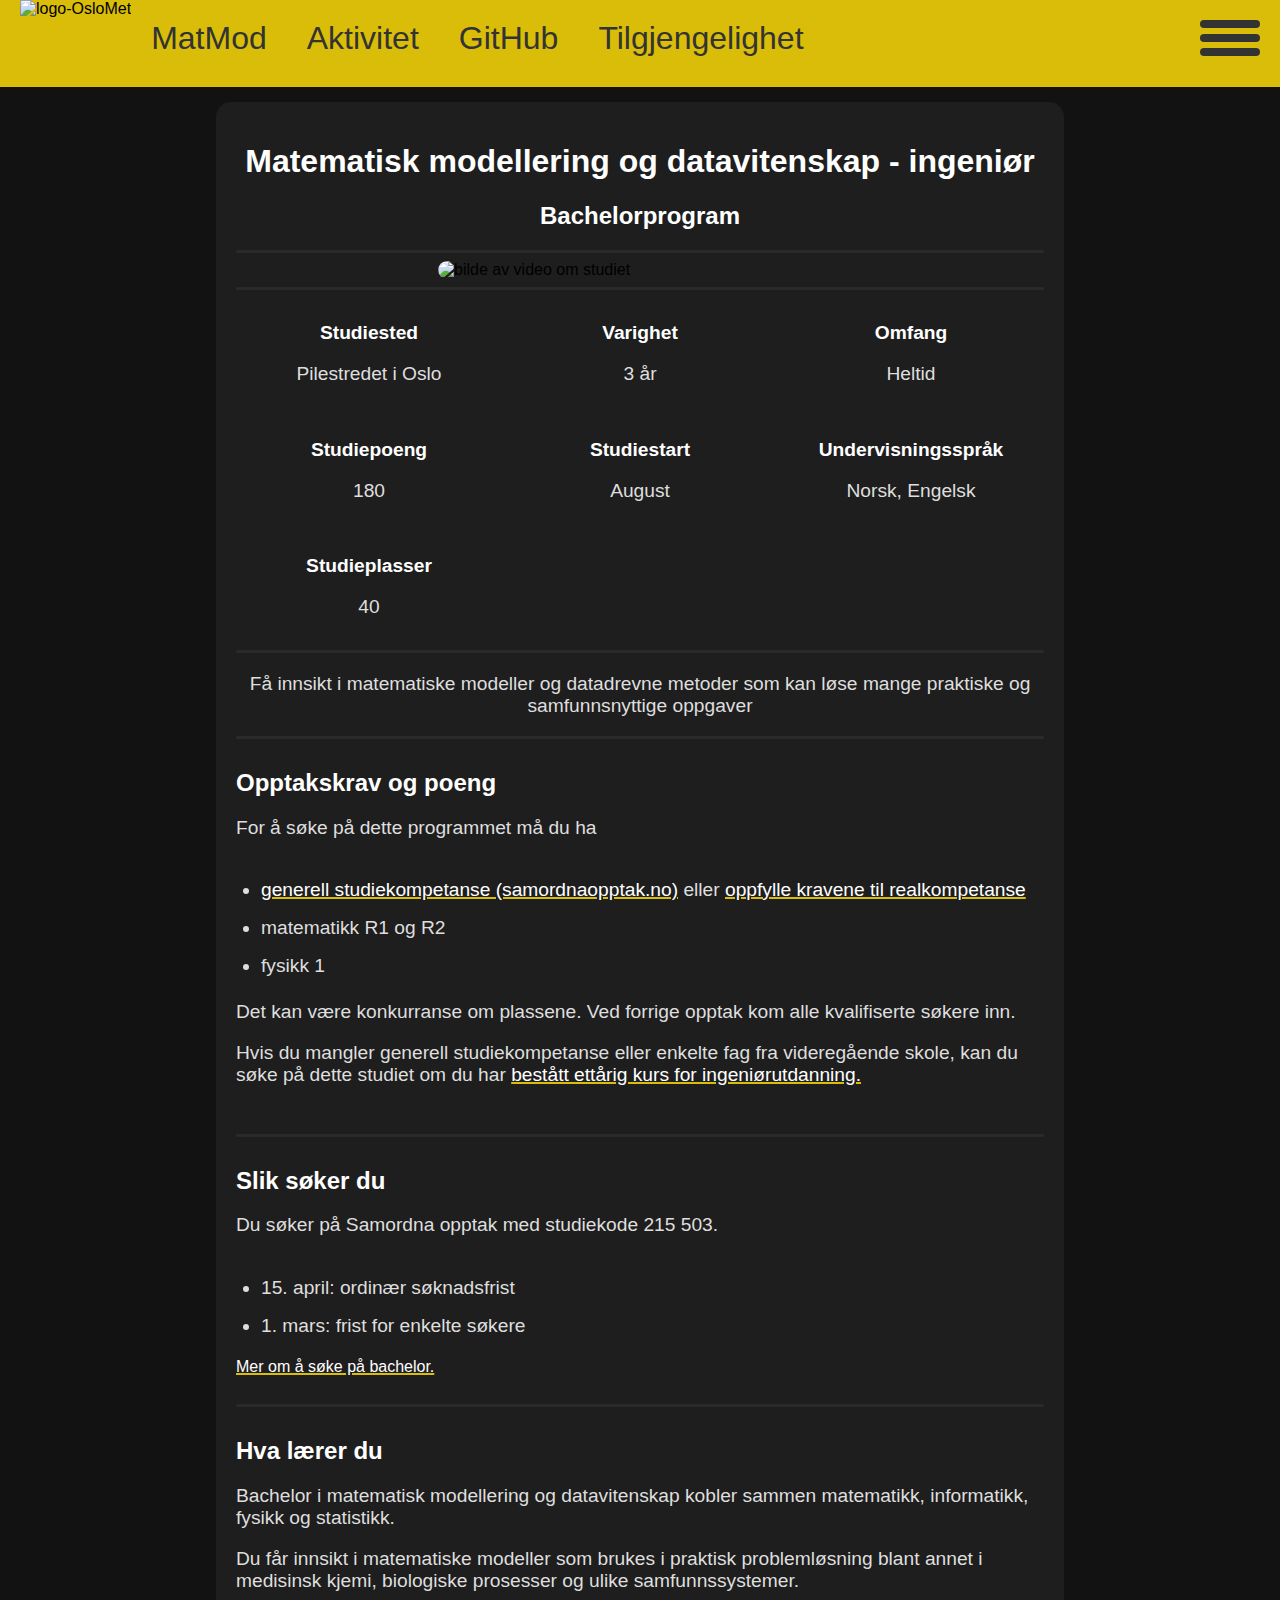
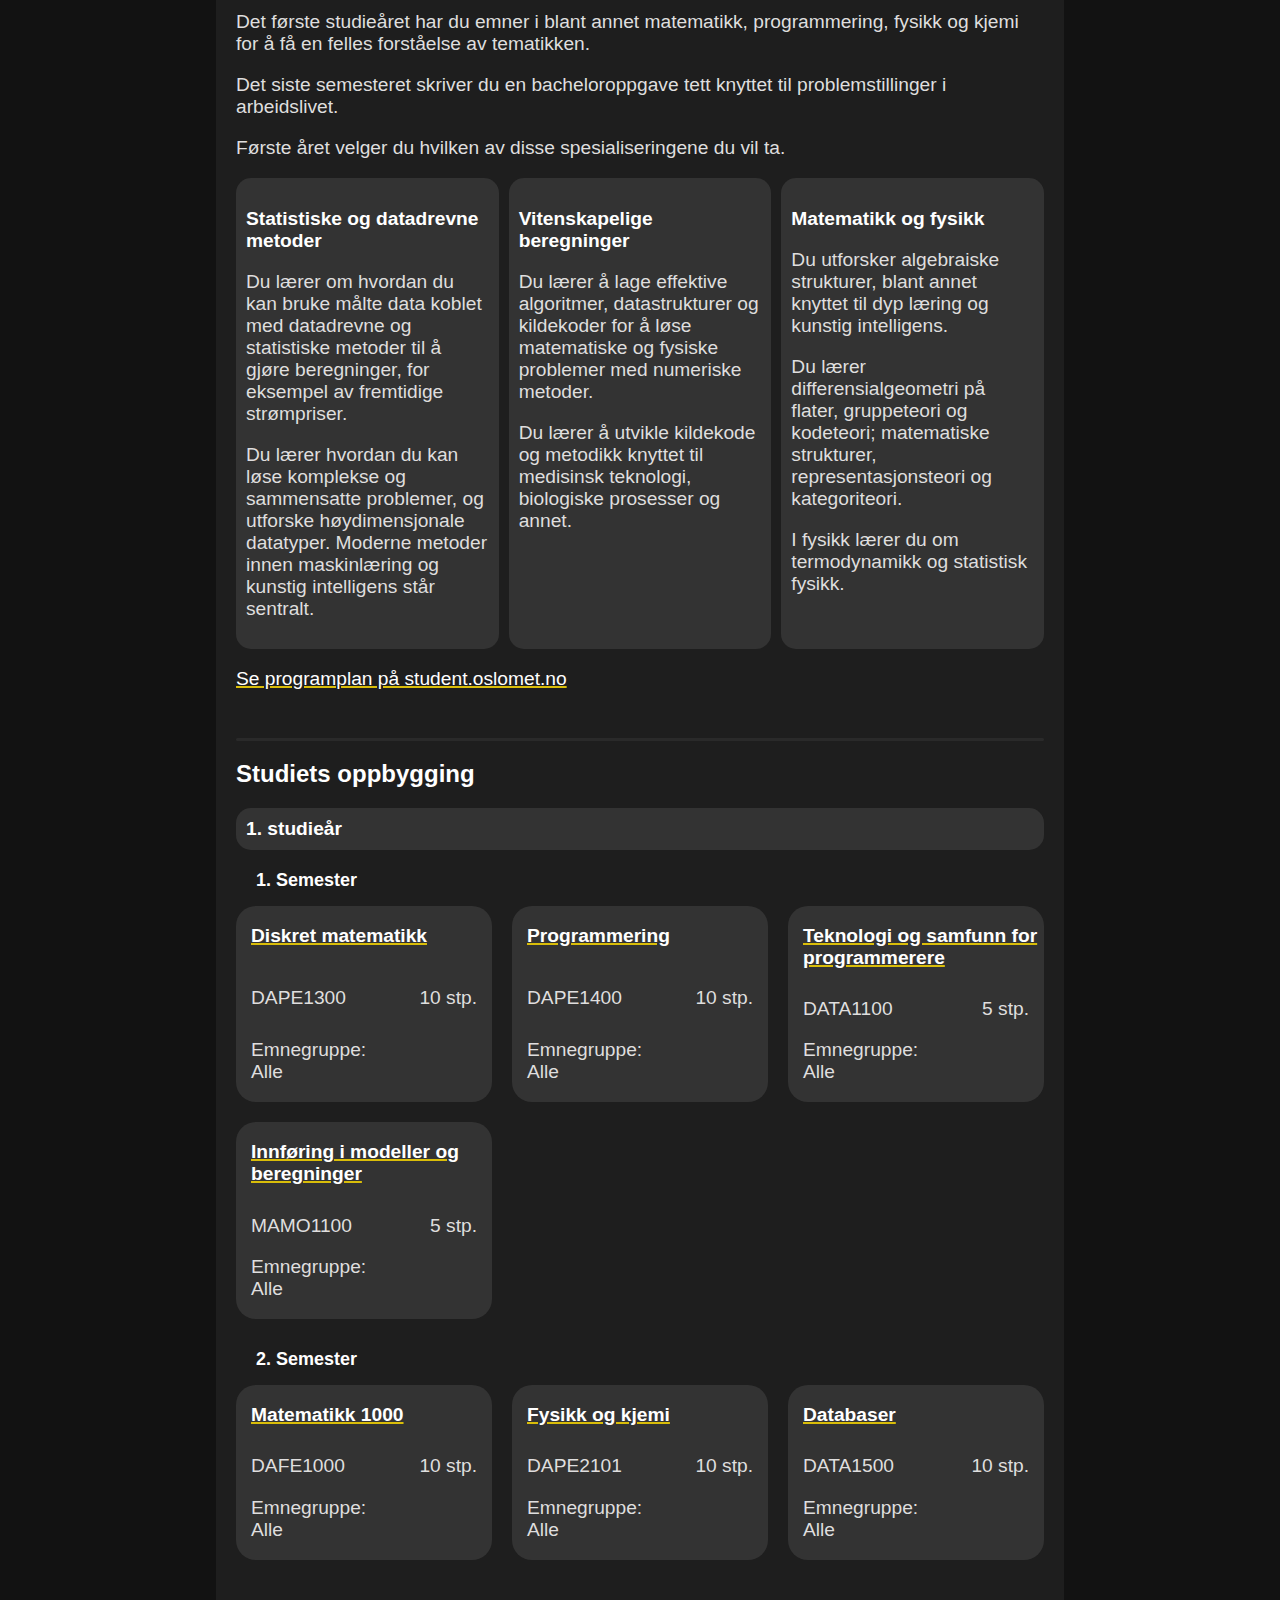
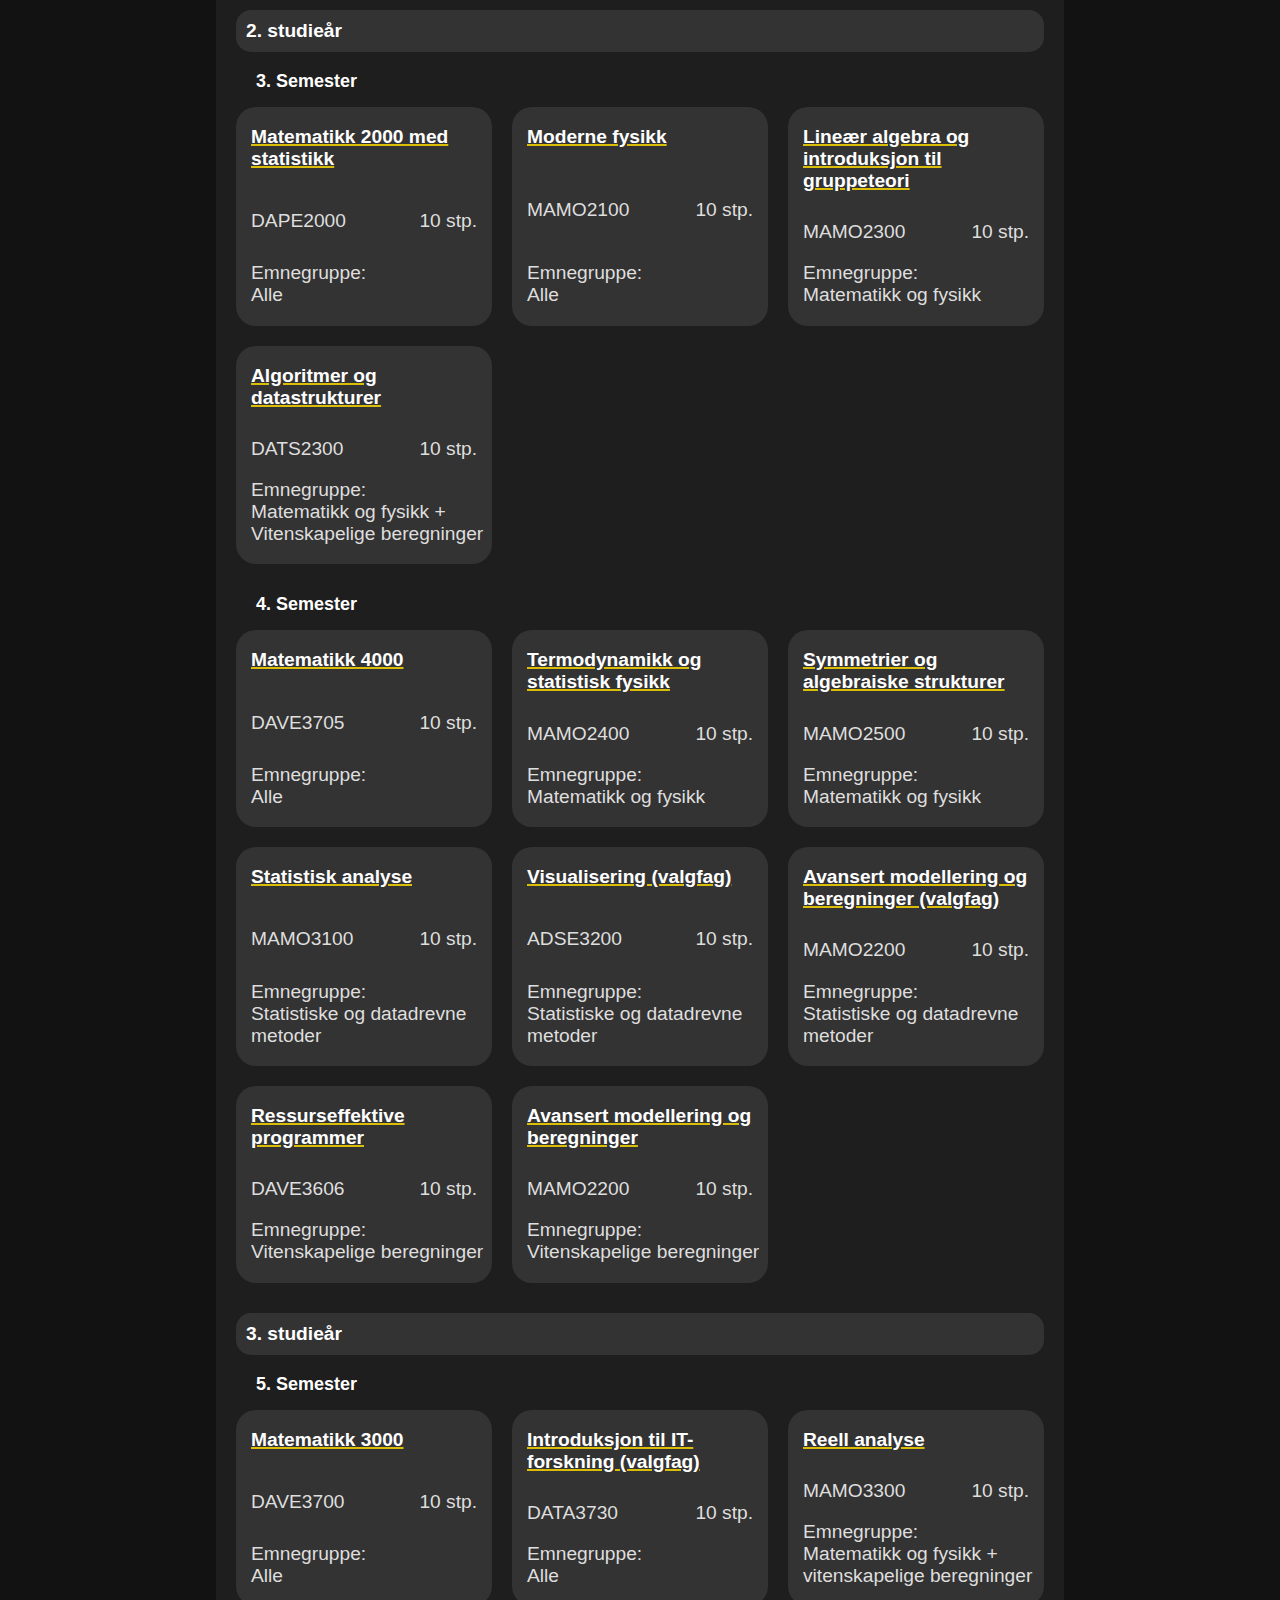
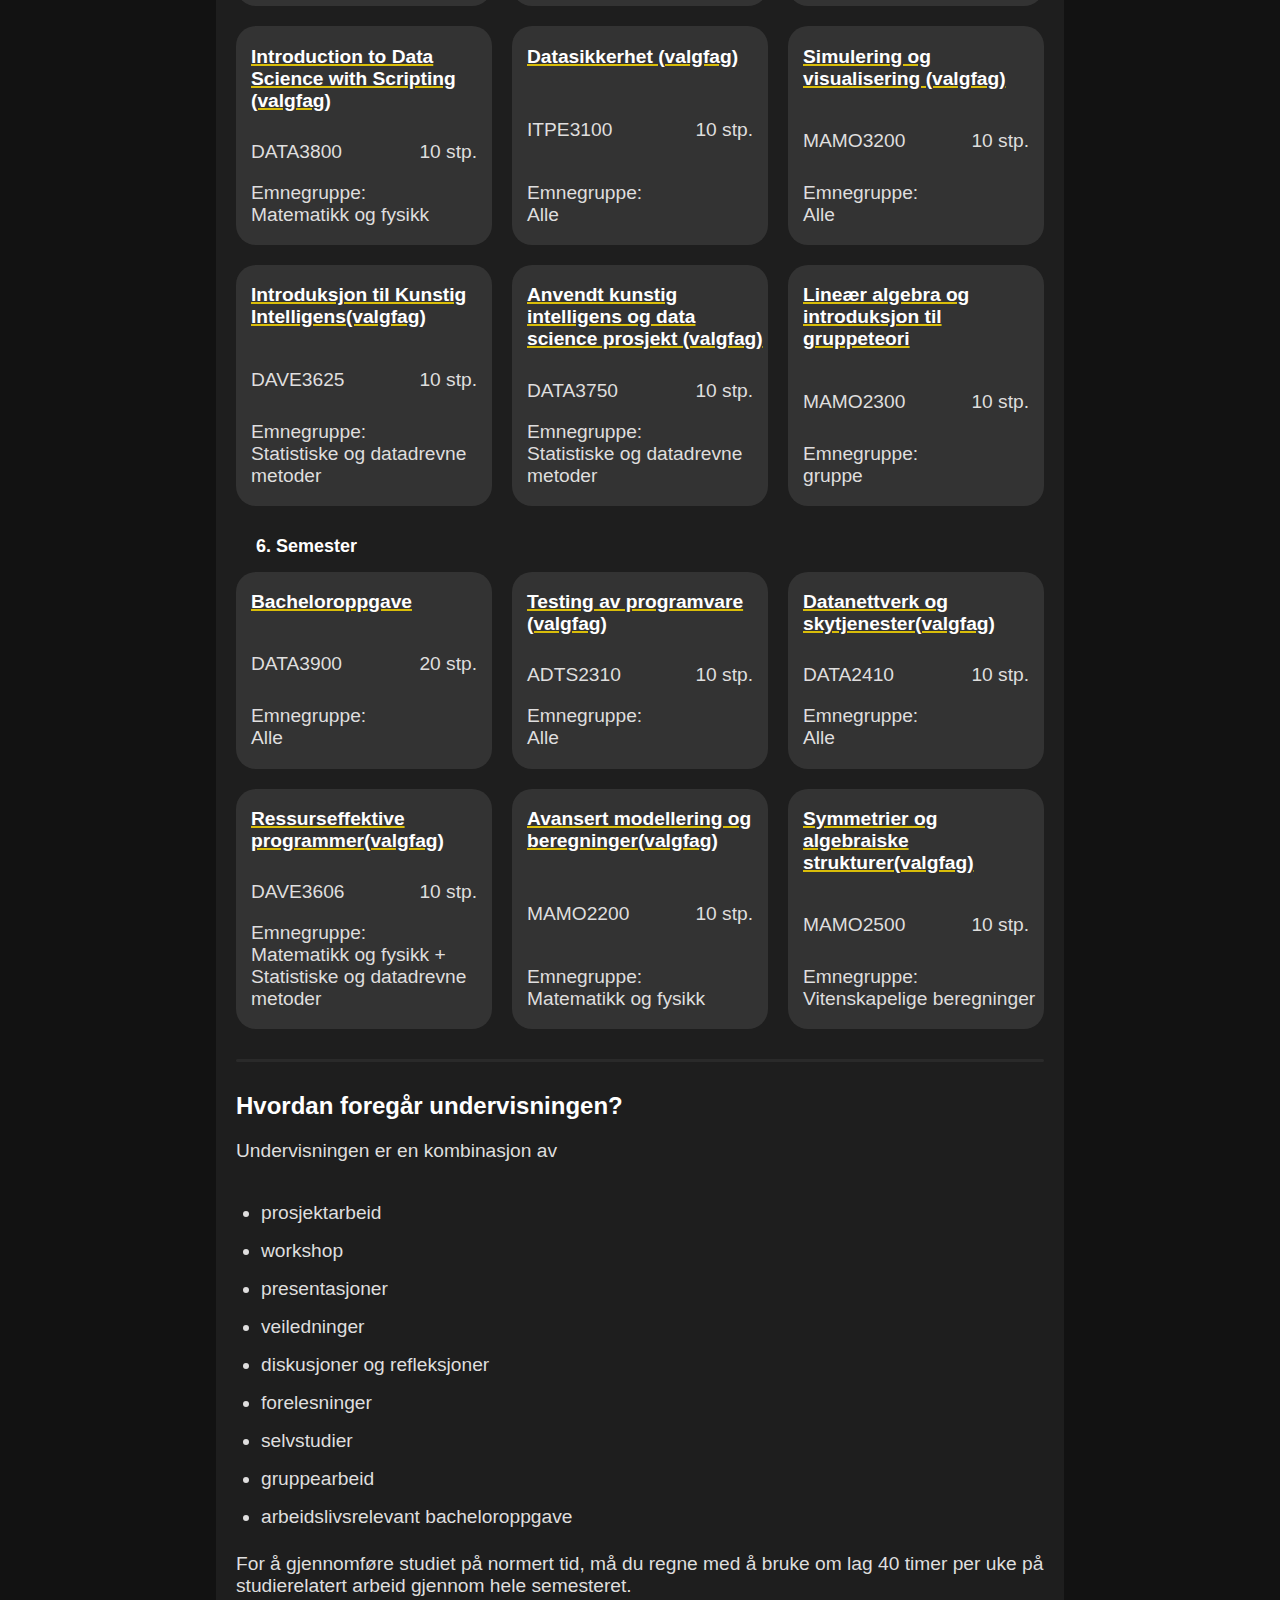
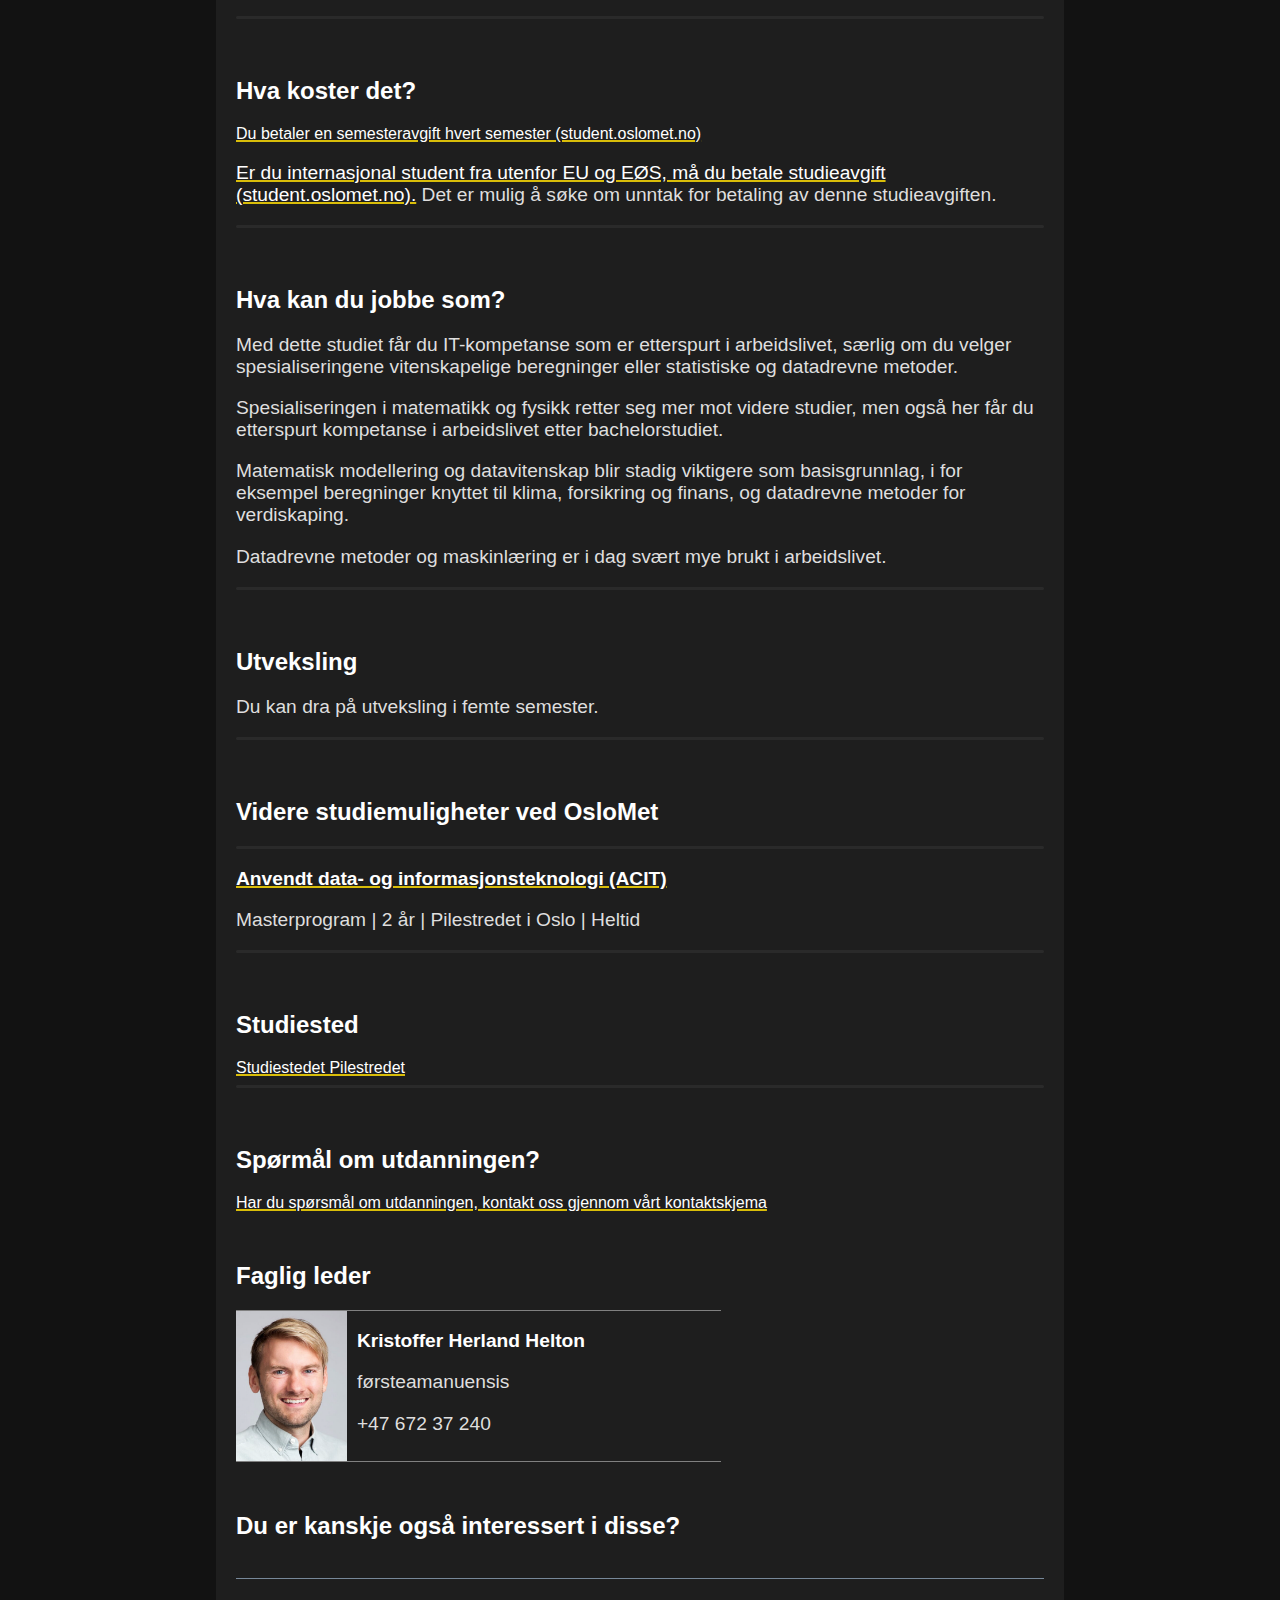
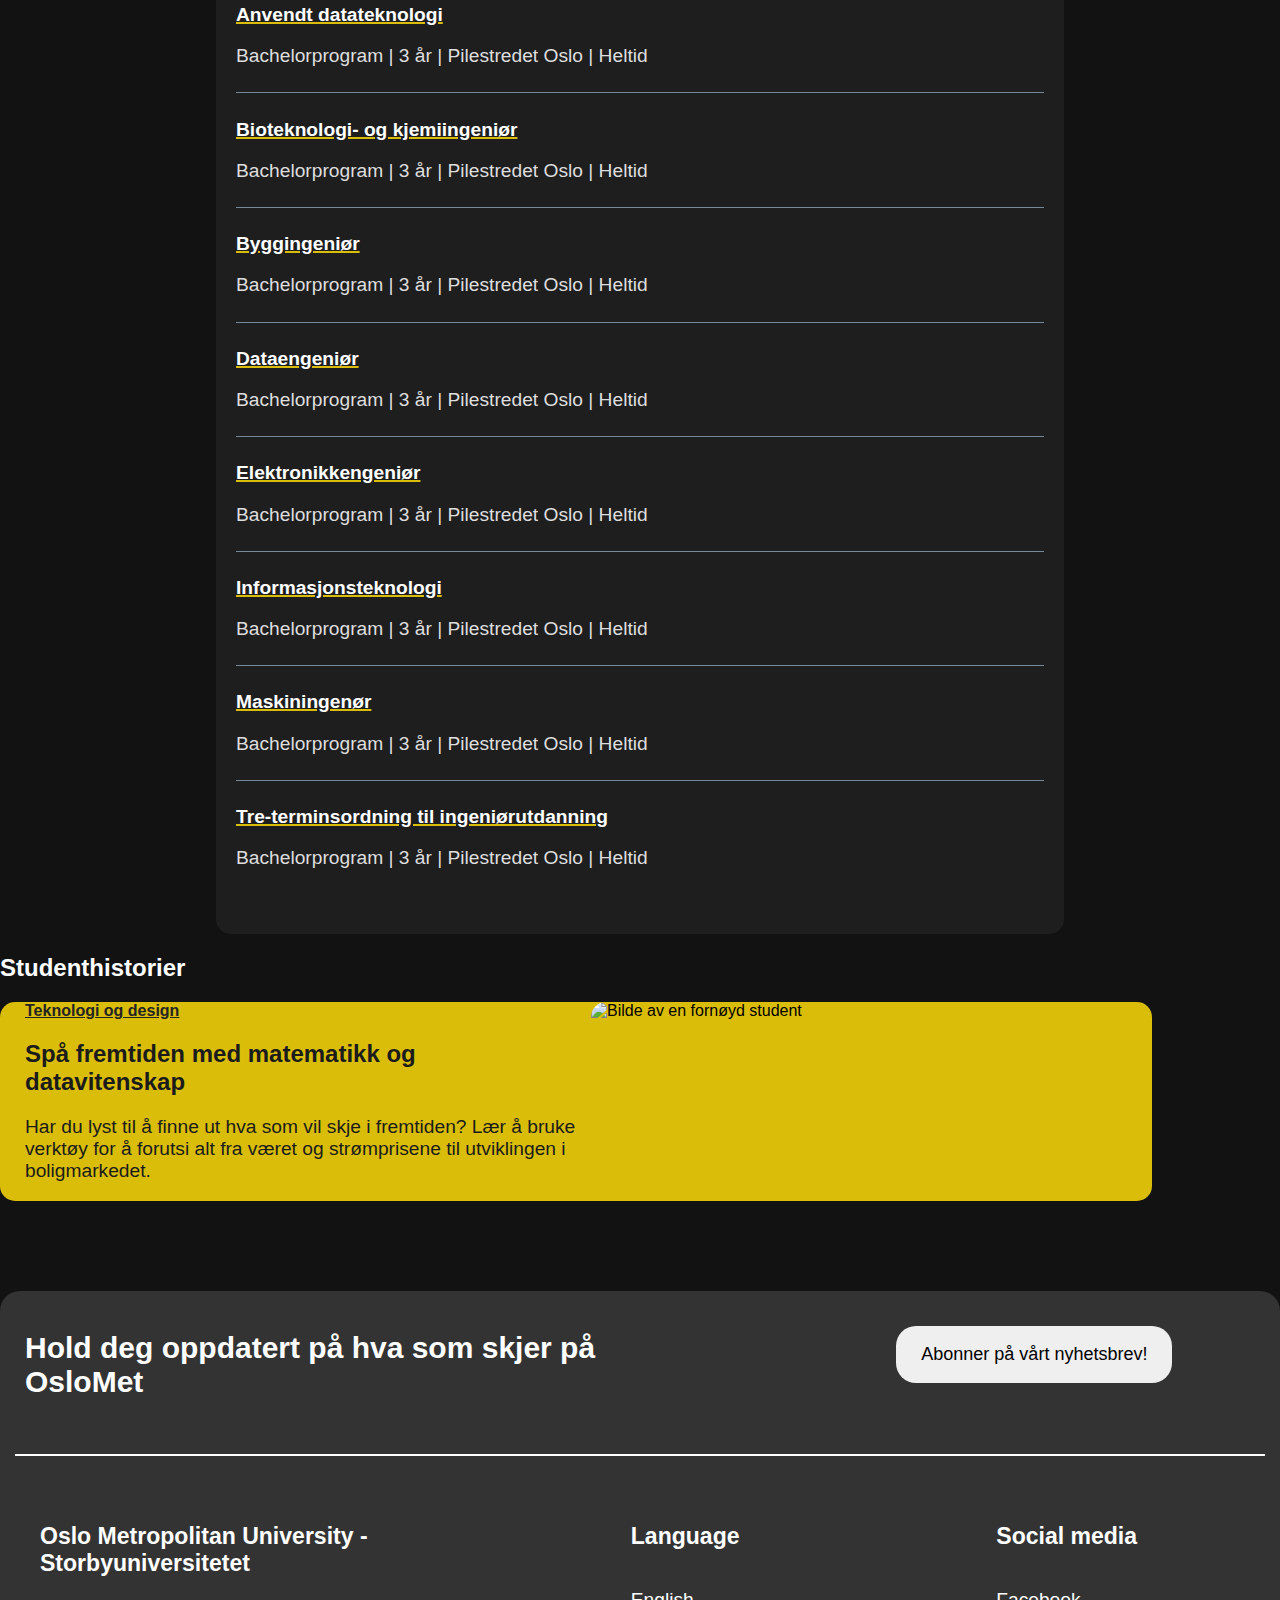
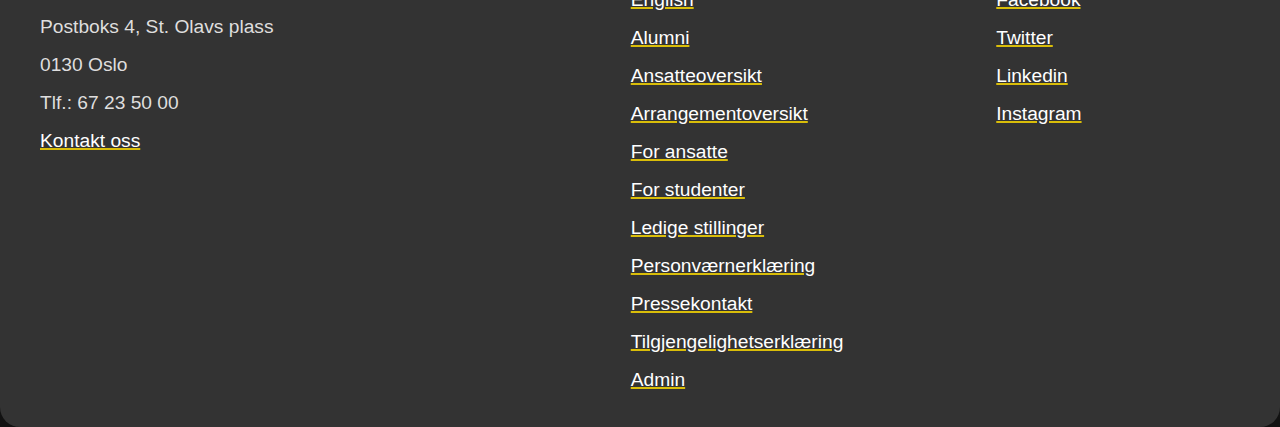
==== commit b5195816: "update" ====
--- a/index.html
+++ b/index.html
@@ -53,15 +53,19 @@
         </aside>
     </header>
 
+     <!-- grid layout beståenda av tre bokser, en til venstre og høyre som brukes som responsive marger og en i midten hvor alt av innhold skal -->
     <div class="content-grid">
         <div class="left-margin"></div>
         <main class="content">
+          
             <h1>Matematisk modellering og datavitenskap - ingeniør</h1>
 
             <h2 class="h2-Bachelorprogram">Bachelorprogram</h2>
             <hr>
             <img class="video-bilde" alt="bilde av video om studiet" src="media/video-image-matMod.webp">
             <hr>
+
+             <!-- grid layout for generell info -->
             <section id="Generell info" class="inner-grid">
                 <div>
                     <h3>Studiested</h3>
@@ -98,7 +102,7 @@
                 samfunnsnyttige
                 oppgaver</p>
             <hr>
-            <section class="informasjon-seksjon">
+            <article class="informasjon-seksjon">
                 <h2>
                     Opptakskrav og poeng
                 </h2>
@@ -121,9 +125,9 @@
                     du søke på dette studiet om du har <a
                         href="https://www.oslomet.no/studier/tkd/forkurs-ingenior">bestått
                         ettårig kurs for ingeniørutdanning.</a></p>
-            </section>
+            </article>
             <hr>
-            <section class="informasjon-seksjon">
+            <article class="informasjon-seksjon">
 
                 <h2>Slik søker du</h2>
                 <p>Du søker på Samordna opptak med studiekode 215 503.</p>
@@ -134,10 +138,10 @@
 
                 <a href="https://www.oslomet.no/studier/soknad-og-opptak/opptak-til-bachelor-aarsstudier">Mer om å
                     søke på bachelor.</a>
-            </section>
+            </article>
             <hr>
 
-            <section class="informasjon-seksjon">
+            <article class="informasjon-seksjon">
                 <h2>Hva lærer du</h2>
 
                 <p>Bachelor i matematisk modellering og datavitenskap kobler sammen matematikk, informatikk, fysikk
@@ -184,7 +188,7 @@
                 <p><a href="https://student.oslomet.no/studier/-/studieinfo/programplan/HINGMAMO/2024/H%C3%98ST">
                         Se programplan på student.oslomet.no
                     </a></p>
-            </section>
+            </article>
             <hr>
             <section id="Studiets-oppbygging">
                 <h2>Studiets oppbygging</h2>
@@ -495,7 +499,7 @@
                         
             <hr>
 
-            <section class="informasjon-seksjon">
+            <article class="informasjon-seksjon">
         
                 <h2>Hvordan foregår undervisningen?</h2>
                 <p>Undervisningen er en kombinasjon av</p>
@@ -514,10 +518,10 @@
                 <p>For å gjennomføre studiet på normert tid, må du regne med
                      å bruke om lag 40 timer per uke på studierelatert arbeid 
                      gjennom hele semesteret.  </p>
-                     <hr>
-            </section>
-
-            <section class="informasjon-seksjon">
+                     <hr>     
+            </article>
+
+            <article class="informasjon-seksjon">
                 <h2>Hva koster det?</h2>
                 <a href="vg.no">Du betaler en semesteravgift hvert semester
                     (student.oslomet.no)</a>
@@ -525,9 +529,9 @@
                 <p><a href="vg.no">Er du internasjonal student fra utenfor EU og EØS, må du betale studieavgift 
                     (student.oslomet.no).</a> Det er mulig å søke om unntak for betaling av denne studieavgiften.</p>
                     <hr>
-            </section>
-
-            <section class="informasjon-seksjon">
+            </article>
+
+            <article class="informasjon-seksjon">
                 <h2>Hva kan du jobbe som?</h2>
                 <p>
                     Med dette studiet får du IT-kompetanse som er etterspurt i arbeidslivet, særlig 
@@ -547,37 +551,36 @@
                     Datadrevne metoder og maskinlæring er i dag svært mye brukt i arbeidslivet. 
                 </p>
                 <hr>
-
-            </section>
-
-            <section class="informasjon-seksjon">
+            </article>
+
+            <article class="informasjon-seksjon">
                 <h2>Utveksling</h2>
                 <p>Du kan dra på utveksling i femte semester.</p>
                 <hr>
-            </section>
-
-            <section class="informasjon-seksjon">
-                
+            </article>
+
+            <article class="informasjon-seksjon">
                 <h2>Videre studiemuligheter ved OsloMet</h2>
                 <hr>
                 <a href="vg.no"><h3>Anvendt data- og informasjonsteknologi (ACIT)</h2></a>
                 <p>Masterprogram | 2 år | Pilestredet i Oslo | Heltid</p>
                 <hr>
-
-            </section>
-
-            <section class="informasjon-seksjon">
+            </article>
+
+            <article class="informasjon-seksjon">
                 <h2>Studiested</h2>
                <a href="vg.no">Studiestedet Pilestredet</a>
                 <hr>
-            </section>
-
-           <section class="informasjon-seksjon">
+            </article>
+
+
+           <article class="informasjon-seksjon">
             <h2>Spørmål om utdanningen?</h2>
             <a href="vg.no">Har du spørsmål om utdanningen, kontakt oss gjennom vårt kontaktskjema</a>
-           </section>
-
-           <section class="informasjon-seksjon">
+           </article>
+
+
+           <article class="informasjon-seksjon">
             <h2>Faglig leder</h2>
             <div class="faglig-leder-informasjon" >
                 <div class="faglig-leder-bilde-boks" >
@@ -589,20 +592,16 @@
                     <p>+47 672 37 240</p>
                 </div>
             </div>
-           </section>
-
-           <section class="informasjon-seksjon">
-
-            <article class="andre-studier">
-            
+           </article>
+
+           <article class="informasjon-seksjon">
+            <section class="andre-studier">
                 <h2>Du er kanskje også interessert i disse?</h2>
                 <br>
-
-            <div>
+                <div>
                 <a href="vg.no"><h3>Anvendt datateknologi</h3></a>
                 <p>Bachelorprogram | 3 år | Pilestredet Oslo | Heltid</p> 
-            </div>
-            
+                </div>
                 <div>
                     <a href="vg.no"><h3>Bioteknologi- og kjemiingeniør</h3></a>
                     <p>Bachelorprogram | 3 år | Pilestredet Oslo | Heltid</p> 
@@ -637,27 +636,24 @@
                     <a href="vg.no"><h3>Tre-terminsordning til ingeniørutdanning</h3></a>
                     <p>Bachelorprogram | 3 år | Pilestredet Oslo | Heltid</p> 
                 </div>
-
-        </article>
-    </section>
+            </section>
+           </article>
 
 
             <!--Seksjoner for forsiden går over denne kommentaren -->
-
-
         </main>
         <div class="right-margin"></div>
     </div>
 
-     <!--innline css kode for sjapp gjennomgang -->
-
-    <div class="boks1">
-        <div class="boks2">
+     
+<article>
+    <div class="student-historier-conteiner">
+        <div class="student-historier-overskrift-conteiner">
              <h2>Studenthistorier</h2>
         </div>
     </div>
 
-    <div class="boks3">
+    <div class="student-historier-sub-conteiner">
         <section class="student-historier">
             <div>
                     <a href="vg.no">Teknologi og design</a>
@@ -674,64 +670,60 @@
             </div>
             </section>
         </div>
-
-
-        <footer>
-                <div class="sub-footer">
-                <div class="footer-headline">
-                    <div class="footer-headline-left"><h2>Hold deg oppdatert på hva som skjer på OsloMet</h2></div>
-                    <div class="footer-headline-mid"></div>
-                    <div class="footer-headline-rigth"><button class="btn-abonner-nyhetsbrev" onclick="window.location.href='https://www.oslomet.no/nyhetsbrev'"><p>Abonner på vårt nyhetsbrev!</p></button></div>
-                </div>
-            </div>
-            
-            
-            <div class="footer-main">
-                    <div class="footer-main-left">
-                        <ul>
-                            <li> <h3> Oslo Metropolitan University - Storbyuniversitetet </h3></li>
-                            <li>Postboks 4, St. Olavs plass</li>
-                            <li>0130 Oslo</li>
-                            <li>Tlf.: 67 23 50 00</li>
-                            <li><a href="https://www.oslomet.no/om/kontakt">Kontakt oss</a></li>
-                            <li></li>
-                          </ul>
-                    </div>
-            
-            
-                    <div class="footer-main-middle">
-            
-                        <ul>
-                            <li><h3>Language</h3></li>
-                            <li><a href="vg.no">English</a></li>
-                            <li><a href="vg.no">Alumni</a></li>
-                            <li><a href="vg.no">Ansatteoversikt</a></li>
-                            <li><a href="vg.no">Arrangementoversikt</a></li>
-                            <li><a href="vg.no">For ansatte</a></li>
-                            <li><a href="vg.no">For studenter</a></li>
-                            <li><a href="vg.no">Ledige stillinger</a></li>
-                            <li><a href="vg.no">Personværnerklæring</a></li>
-                            <li><a href="vg.no">Pressekontakt</a></li>
-                            <li><a href="vg.no">Tilgjengelighetserklæring</a></li>
-                            <li><a href="vg.no">Admin</a></li>
-                        </ul>
-                    </div>
-            
-            
-                    <div class="footer-main-rigth">
-                        <ul>
-                            <li><h3>Social media</h3></li>
-                            <li><a href="vg.no">Facebook</a></li>
-                            <li><a href="vg.no">Twitter</a></li>
-                            <li><a href="vg.no">Linkedin</a></li>
-                            <li><a href="vg.no">Instagram</a></li>
-            
-                        </ul>
-                </div>
-            </footer>
-
-        </div> 
-
+    </article>
+
+   
+   
+ <footer>
+    <div class="sub-footer">
+        <div class="footer-headline">
+            <div class="footer-headline-left"><h2>Hold deg oppdatert på hva som skjer på OsloMet</h2></div>
+            <div class="footer-headline-mid"></div>
+            <div class="footer-headline-rigth"><button class="btn-abonner-nyhetsbrev" onclick="window.location.href='https://www.oslomet.no/nyhetsbrev'"><p>Abonner på vårt nyhetsbrev!</p></button></div>
+        </div>
+    </div>
+            
+    <div class="footer-main">
+        <div class="footer-main-left">
+            <ul>
+                <li> <h3> Oslo Metropolitan University - Storbyuniversitetet </h3></li>
+                <li>Postboks 4, St. Olavs plass</li>
+                <li>0130 Oslo</li>
+                <li>Tlf.: 67 23 50 00</li>
+                <li><a href="https://www.oslomet.no/om/kontakt">Kontakt oss</a></li>
+                <li></li>
+            </ul>
+        </div>
+            
+         <div class="footer-main-middle">
+            
+            <ul>
+                <li><h3>Language</h3></li>
+                <li><a href="vg.no">English</a></li>
+                <li><a href="vg.no">Alumni</a></li>
+                <li><a href="vg.no">Ansatteoversikt</a></li>
+                <li><a href="vg.no">Arrangementoversikt</a></li>
+                <li><a href="vg.no">For ansatte</a></li>
+                <li><a href="vg.no">For studenter</a></li>
+                <li><a href="vg.no">Ledige stillinger</a></li>
+                <li><a href="vg.no">Personværnerklæring</a></li>
+                <li><a href="vg.no">Pressekontakt</a></li>
+                <li><a href="vg.no">Tilgjengelighetserklæring</a></li>
+                <li><a href="vg.no">Admin</a></li>
+            </ul>
+         </div>
+            
+        <div class="footer-main-rigth">
+            <ul>
+                <li><h3>Social media</h3></li>
+                <li><a href="vg.no">Facebook</a></li>
+                <li><a href="vg.no">Twitter</a></li>
+                <li><a href="vg.no">Linkedin</a></li>
+                <li><a href="vg.no">Instagram</a></li>
+            </ul>
+        </div>
+</footer>
+
+ </div> 
 </body>
-
 </html>--- a/style/style.css
+++ b/style/style.css
@@ -55,7 +55,7 @@
 }
 
 /* Bruk denne classen for p-elementer som skal midtjusteres */
-p.center-text {
+.center-text {
     text-align: center;
 }
 
@@ -327,7 +327,6 @@
     margin-top: 15px;
     padding: 20px;
     background-color: #1E1E1E;
-    /* Add some inner padding for spacing */
     border-radius: 15px;
 }
 }
@@ -552,6 +551,16 @@
     border-radius: 20px;
 }
 
+@media (max-width: 800px) {
+    .video-bilde{
+        display: block;
+        margin-left: auto;
+        margin-right: auto;
+        max-width: 100%;
+        border-radius: 20px;
+     }  
+}
+
 .h2-Bachelorprogram{
     text-align: center;
 }
@@ -711,7 +720,6 @@
     background-color: #d9bd09;
     display: flex;
     border-radius: 15px;
-    padding: 20px;
    
 }
 
@@ -722,8 +730,6 @@
         display: flex;
         flex-direction: column;
         border-radius: 15px;
-        padding: 15px;
-        
     }
  }
 
@@ -732,6 +738,7 @@
     column-gap: 10px;
     overflow: hidden;
     border-radius: 15px;
+    margin-left: 15px;
 }
 
 .student-historier div h2{
@@ -750,7 +757,6 @@
     text-decoration: underline;
     font-weight: bold;
     margin-left: 10px;
-    margin-top: 10px;
 }
 
 .boks3 img{
@@ -765,6 +771,25 @@
 
 /*                                Styling for activity page                        */
 /* --------------------------------------------------------------------------------------- */
+
+
+
+.introduksjons-conteiner{
+    display: flex; 
+    justify-content: center;
+}
+
+
+.introduksjons-article{
+    text-align: center;
+    
+}
+
+.introduksjons-article p{
+    text-align: center;
+    margin-left: 5px;
+    margin-right: 5px;
+}
 
 
 .introduksjons-seksjon-bilde-contener{
@@ -863,7 +888,7 @@
 
 /* Seksjon som inneholder tabele. */
 
-.a-dager-klatres-seksjon {
+.a-dager-klatres-article {
     margin-top: 30px;
     display: flex;
     flex-direction: column;
@@ -872,11 +897,12 @@
     background-color: #333;
     border-radius: 10px;
     padding-bottom: 40px;
+    
 }
 
 table {
     margin-top: 20px;
-    width: 80%;
+    width: 100%;
     border-collapse: collapse;
   }
 
@@ -915,23 +941,23 @@
 
   @media (max-width: 800px) {
     table {
-        width: 100%; /* Gjør tabellen fullbredde på mobil */
+        width: 98%; /* Gjør tabellen fullbredde på mobil */
         font-size: 12px; /* Gjør teksten mindre */
     }
 
     th, td {
-        padding: 6px; /* Reduser padding for cellene */
+        padding: 4px; /* Reduser padding for cellene */
     }
 }
 
   @media (max-width: 700px) {
     table {
         width: 100%; /* Gjør tabellen fullbredde på mobil */
-        font-size: 12px; /* Gjør teksten mindre */
+        font-size: 10px; /* Gjør teksten mindre */
     }
 
     th, td {
-        padding: 2px; /* Reduser padding for cellene */
+        padding: 1px; /* Reduser padding for cellene */
     }
 }
 
@@ -1000,14 +1026,12 @@
     margin-top: 20px;
 }
 
-
 /* Seksjon for artikel-rutenettet. Den er satt til å være grid, med 3 like store bokser på
 på hver rad, som også skalerer seg etter skjermens størrelse. 
  */
 
-.a-section5{
+.relevante-artikler-grid{
     margin-top: 30px;
-    background-color: #6d4b8d11;
     display: grid;
     grid-template-columns: 1fr 1fr 1fr;
     column-gap: 20px;
@@ -1018,9 +1042,8 @@
 /* Endrer antall bokser per rad fra 3 til 2 når den vises på mindre skjerm.*/
 
 @media (max-width: 1000px){
-    .a-section5{
+    .relevante-artikler-grid{
         margin-top: 30px;
-        background-color: #6d4b8d11;
         display: grid;
         grid-template-columns: 1fr 1fr;
         column-gap: 20px;
@@ -1029,7 +1052,7 @@
     } 
 }
 
-.a-section5 div{
+.relevante-artikler-grid div{
     background-color: #333;
     padding-bottom: 20px;
     border-radius: 15px;
@@ -1080,7 +1103,7 @@
 
 /* Henter section klasse fra aktivitetssiden og gjør unik for oppsett til GitHub-siden. */
 
-.git-seksjon {
+.git-section {
     width: 100%;
     margin-top: 40px;
     display: flex;
@@ -1089,7 +1112,7 @@
 }
 
 @media (max-width: 1000px){
-    .git-seksjon {
+    .git-section {
         margin-top: 30px;
         display: flex;
         flex-direction: column;
@@ -1099,7 +1122,7 @@
     }
 }
 
-.git-seksjon div{
+.git-section div{
     flex: 1;   
     margin-left: 10px;
     margin-right: 10px;
@@ -1109,14 +1132,14 @@
     overflow: auto;
 }
 
-.git-seksjon h2{
+.git-section h2{
     margin-top: 40px;
     margin-left: 20px;
     margin-right: 20px;
     margin-bottom: 20px;
 }
 
-.git-seksjon p{
+.git-section p{
     margin-top: 40px;
     margin-left: 20px;
     margin-right: 20px;
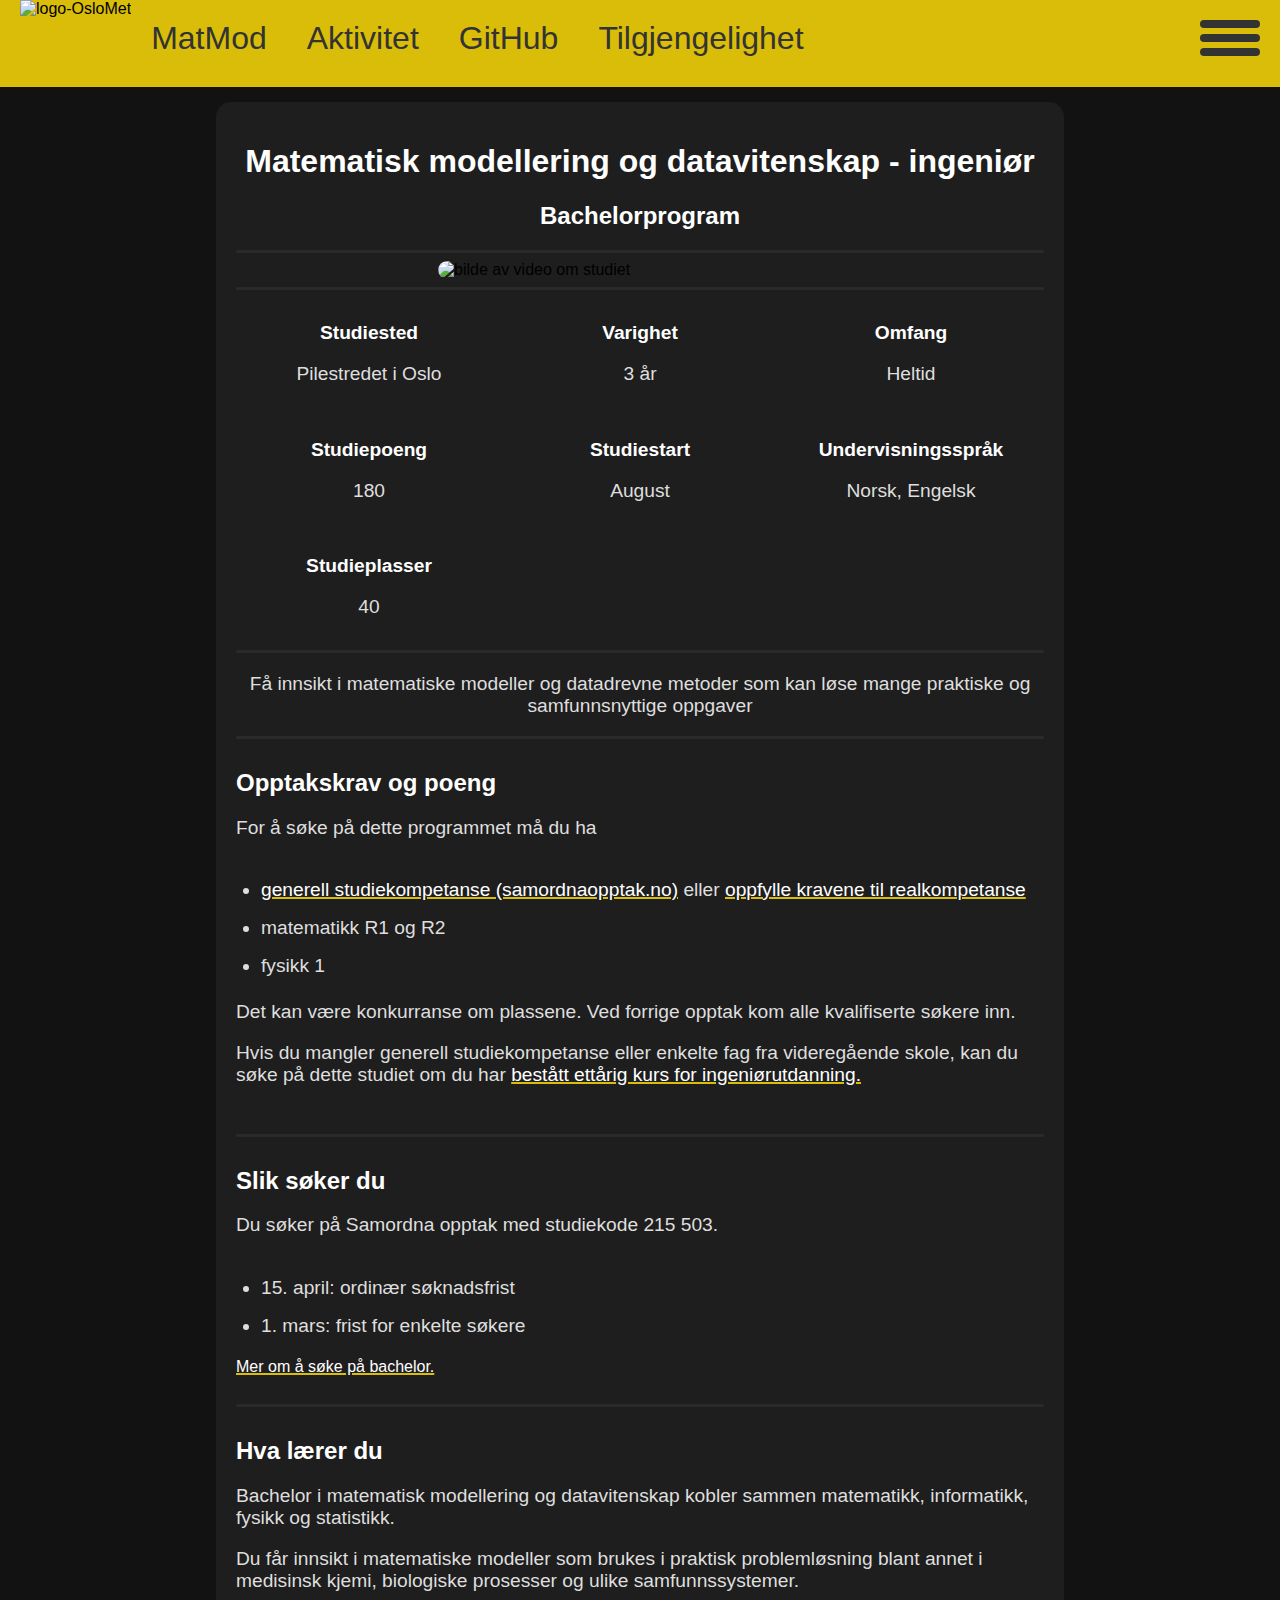
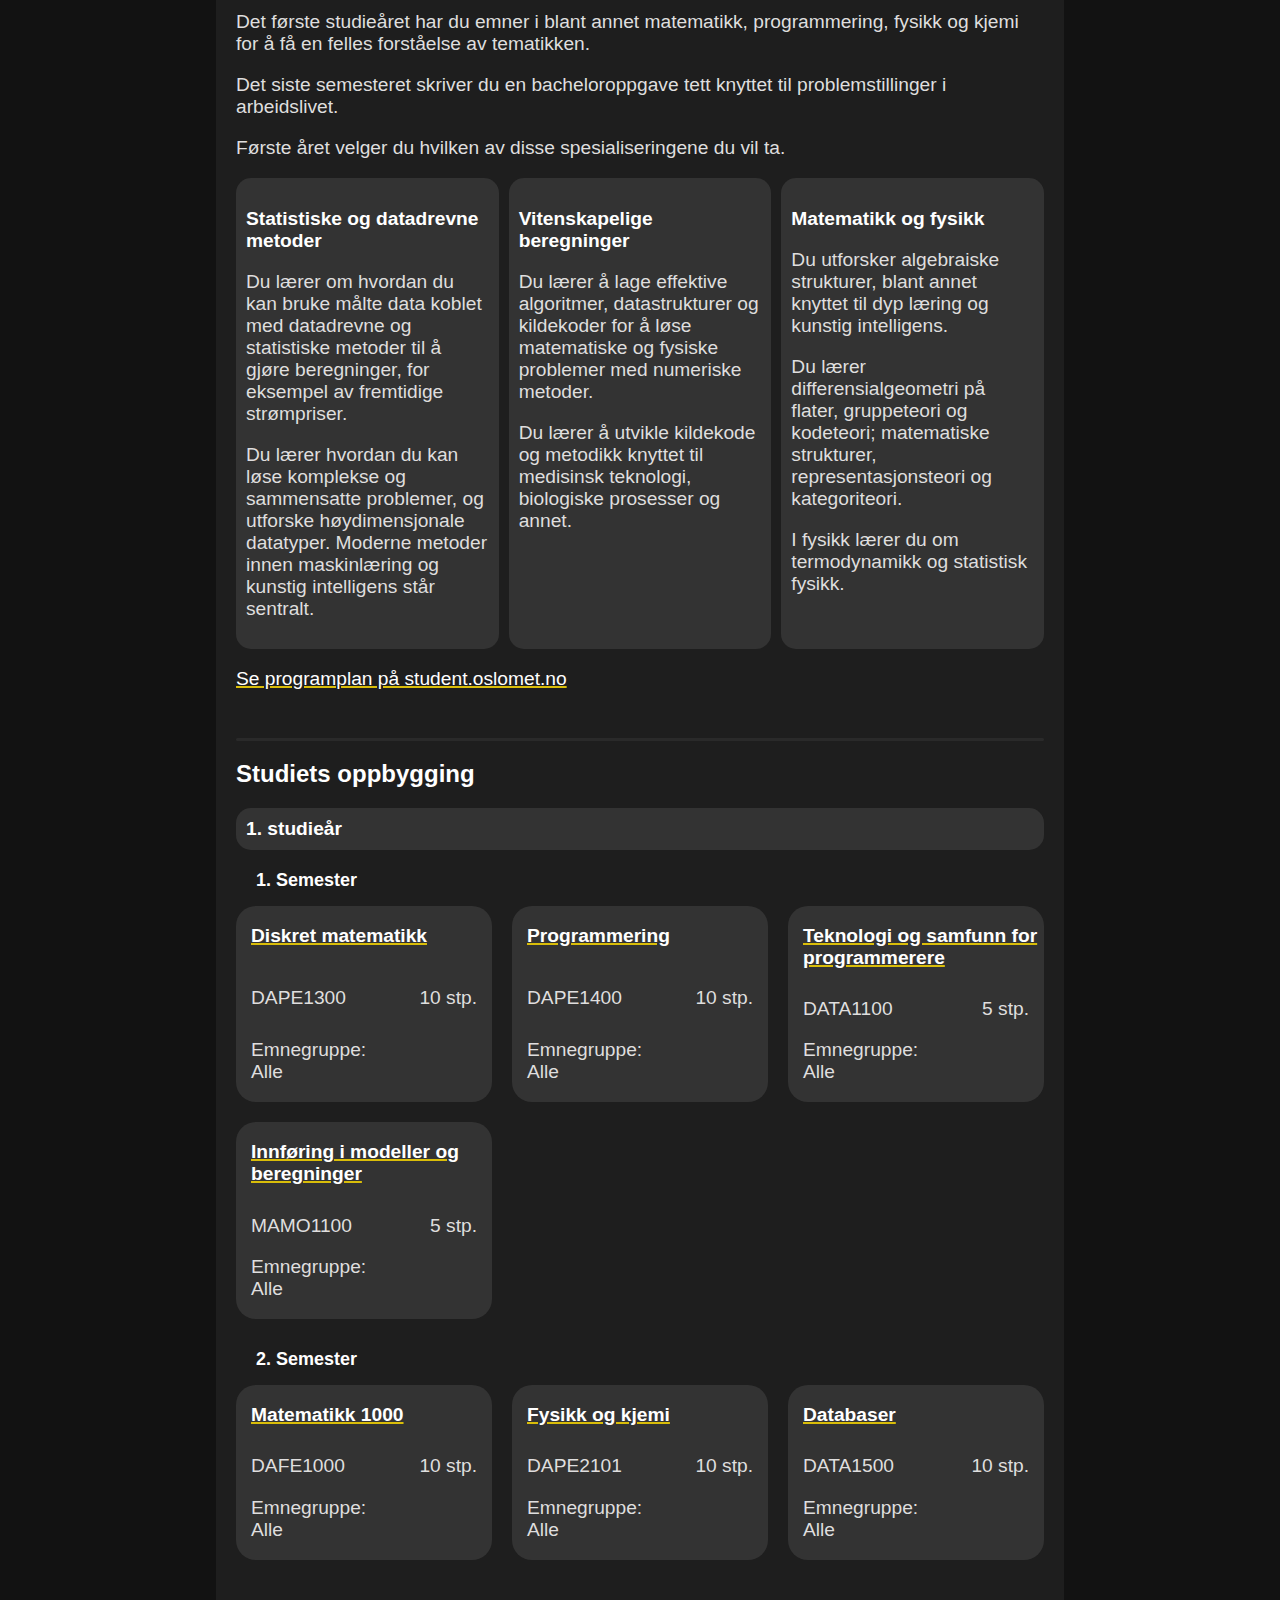
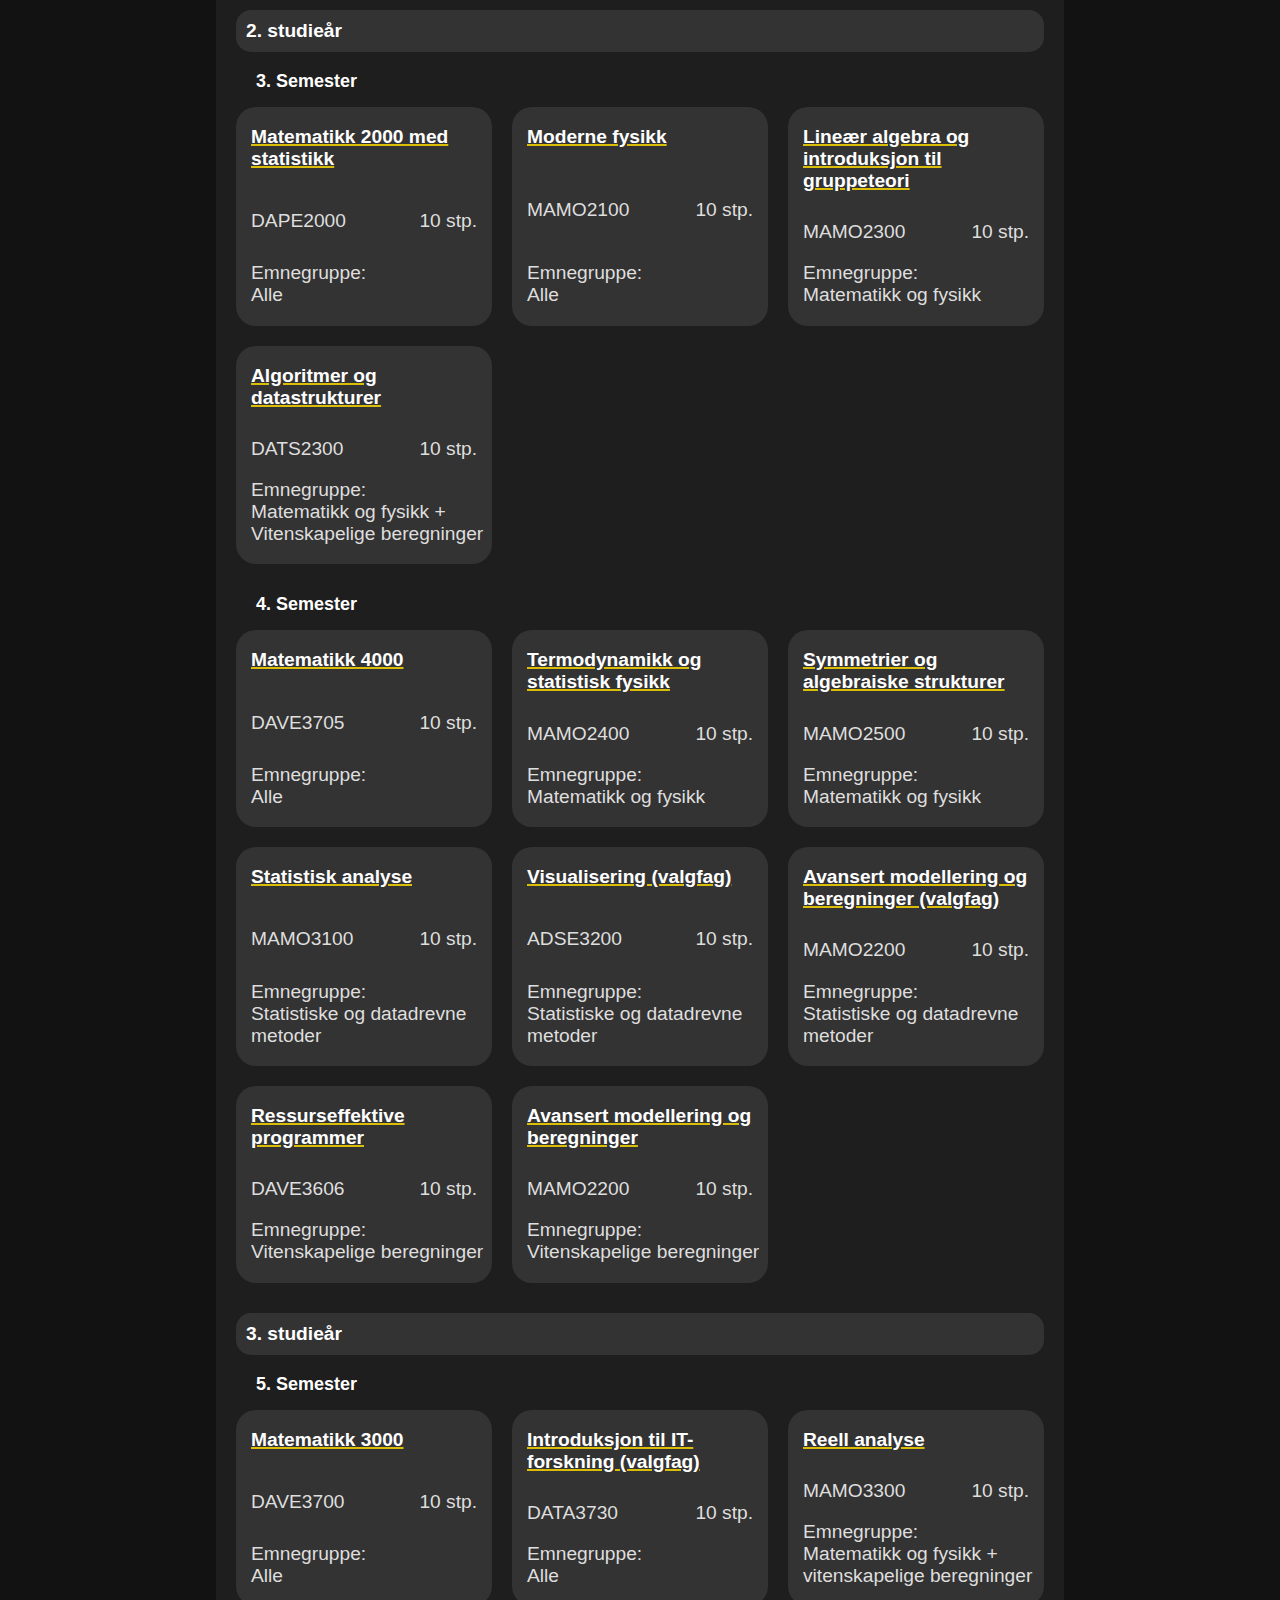
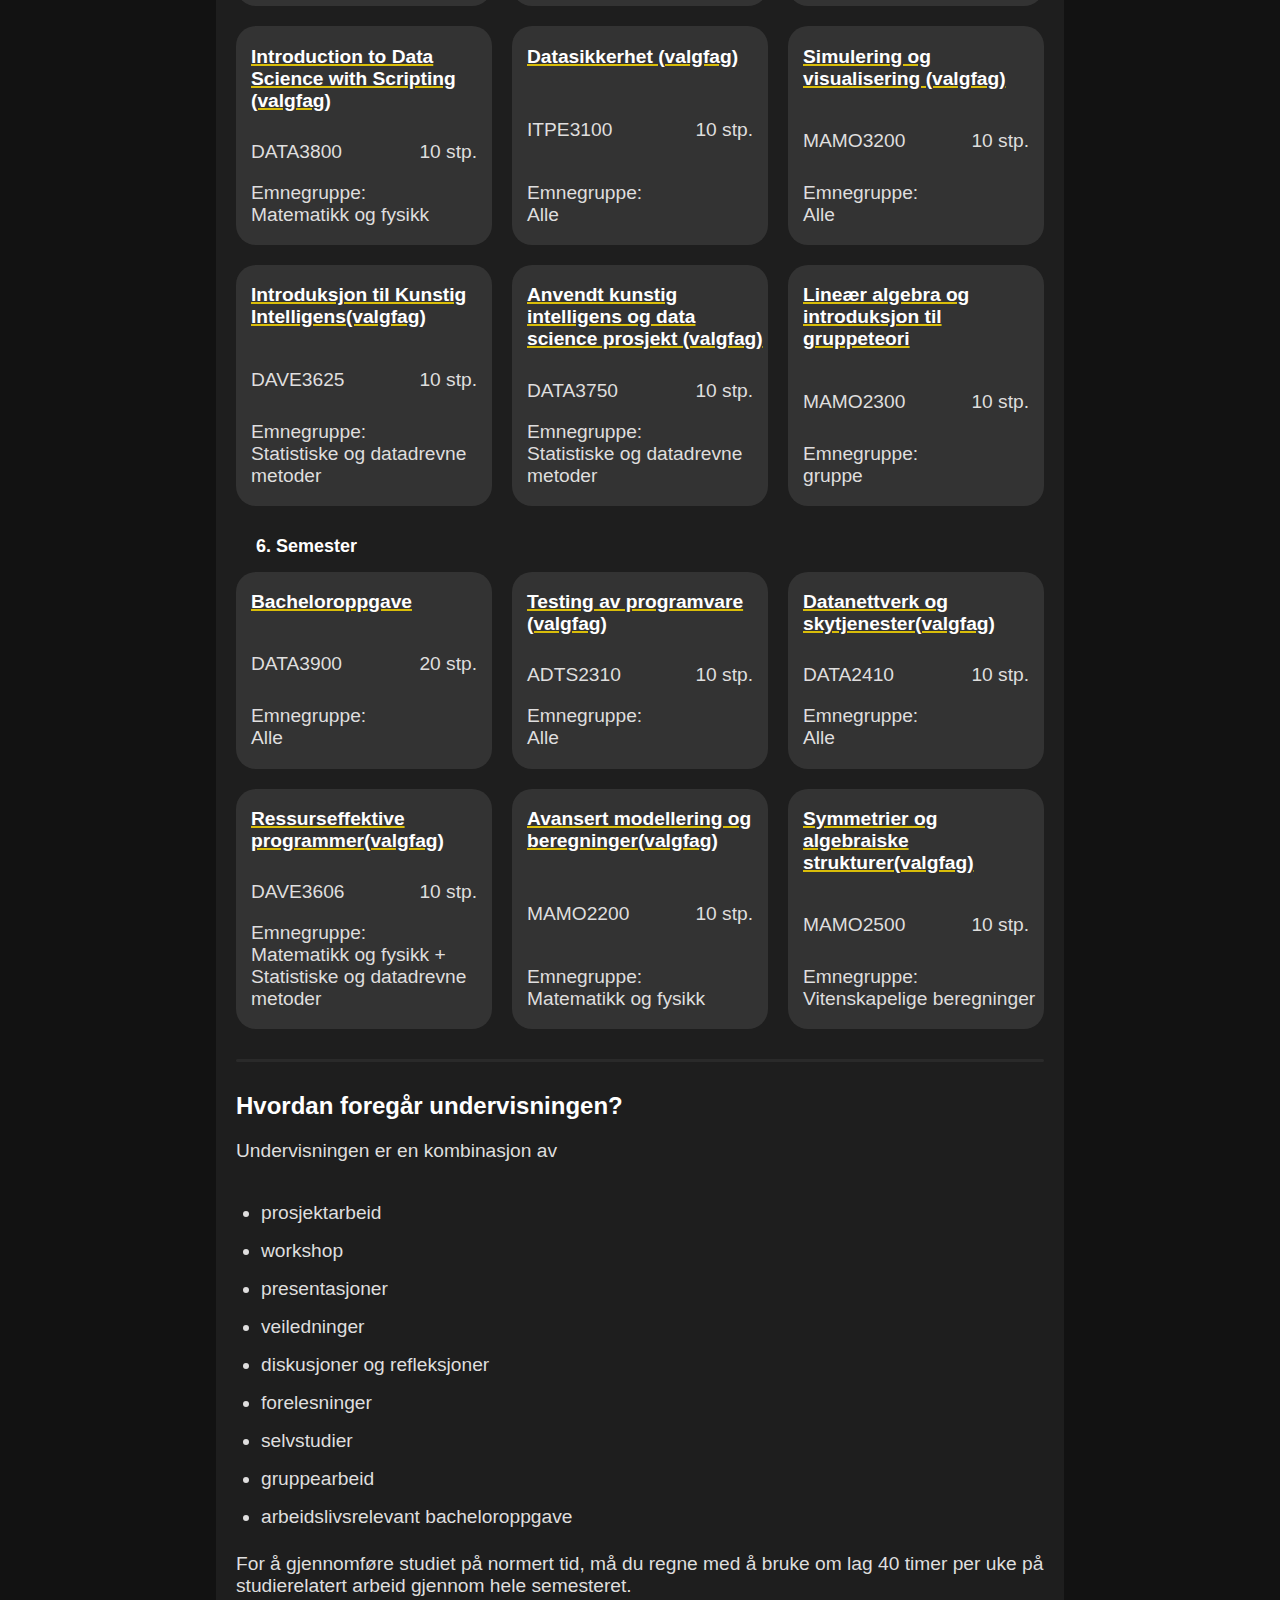
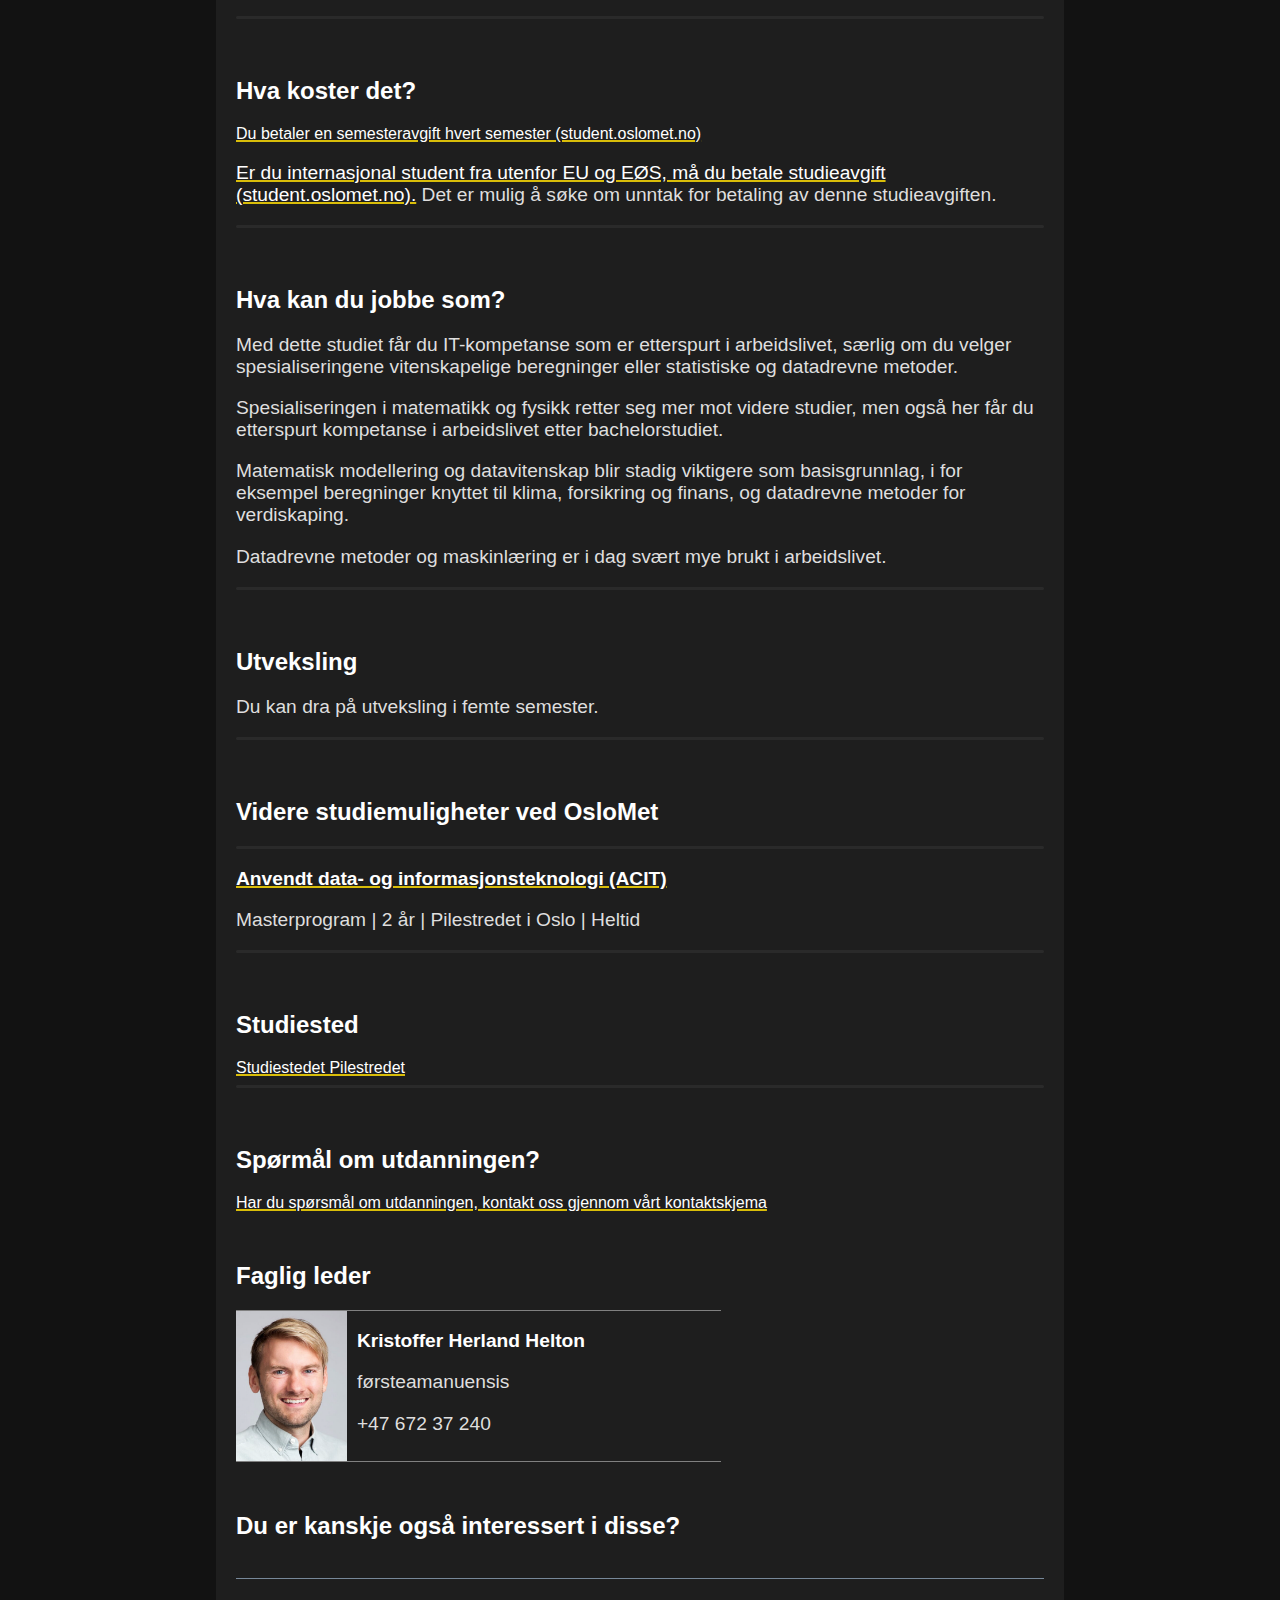
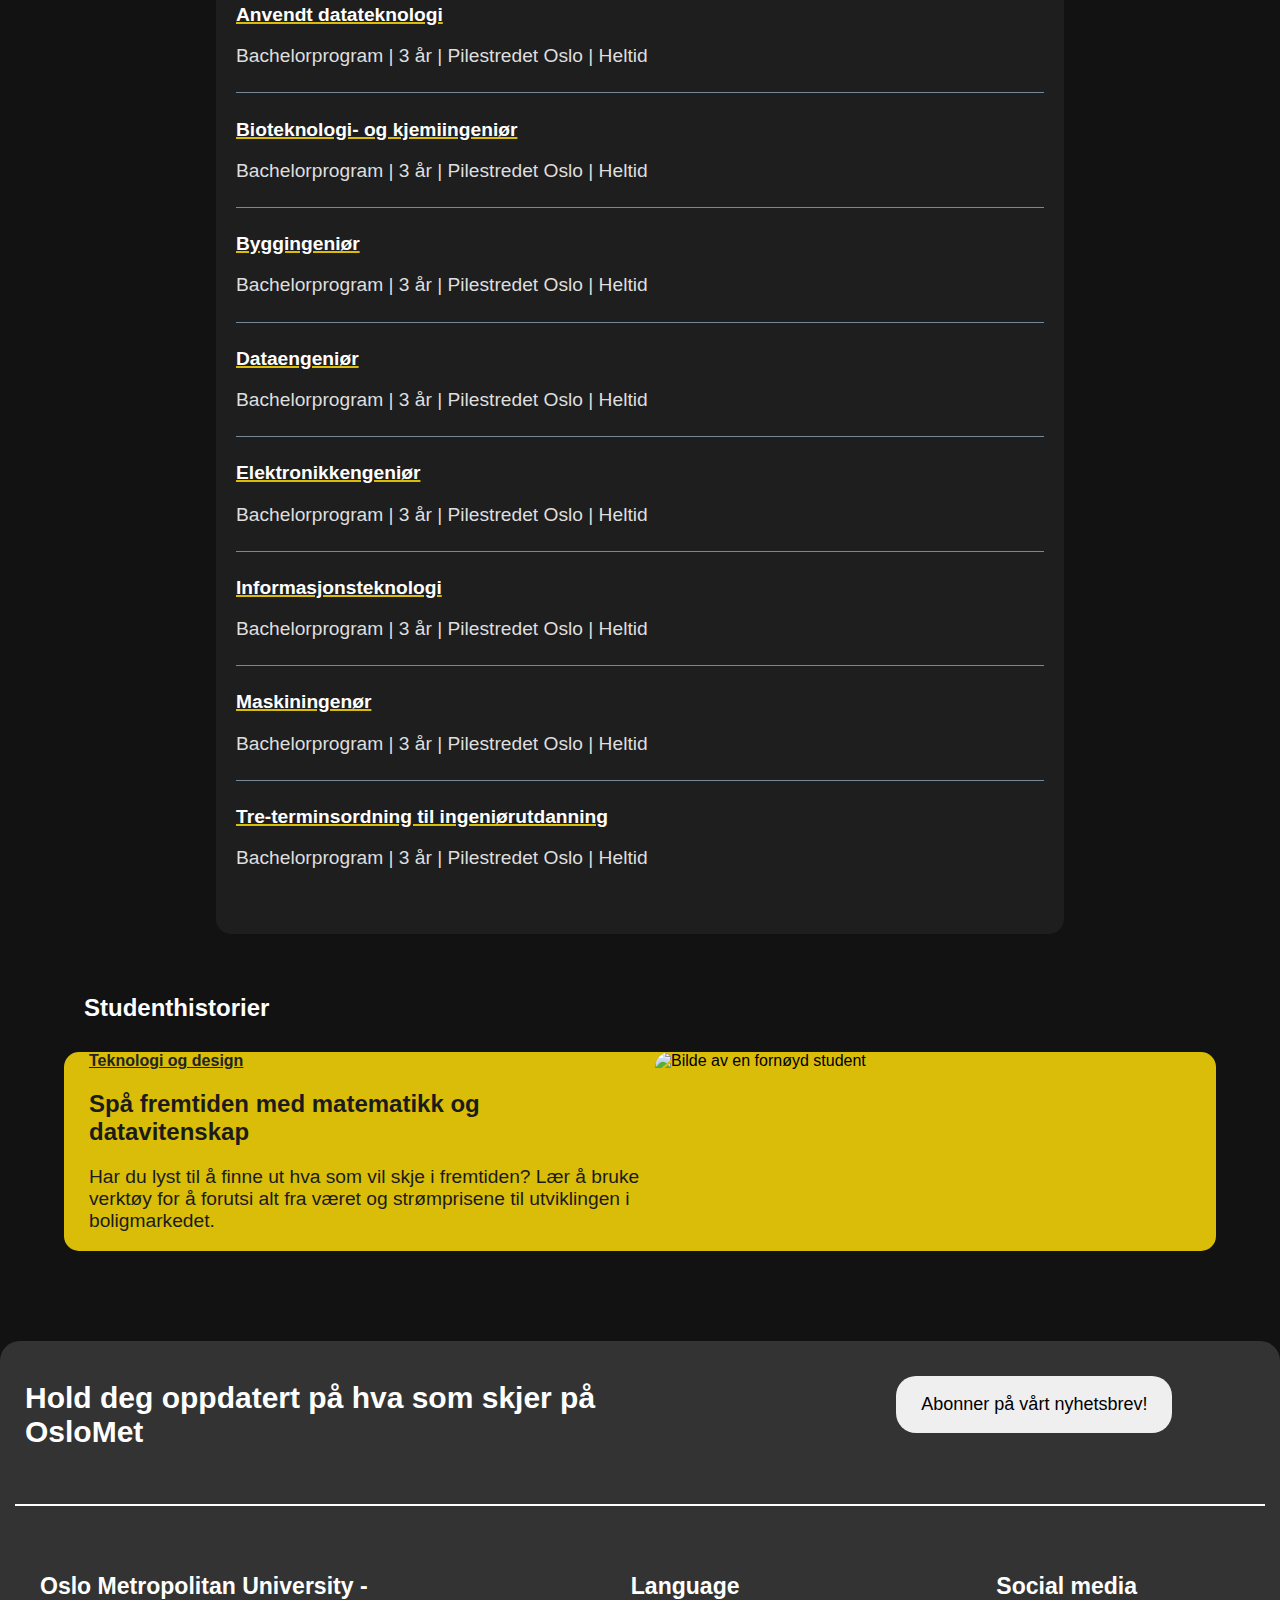
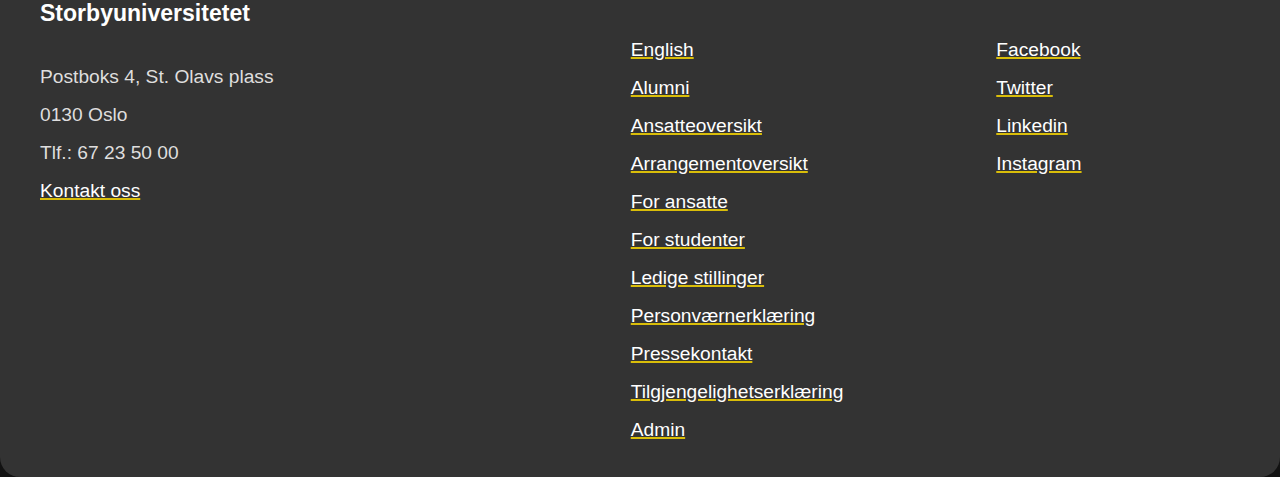
==== commit 8ed86fc2: "Finpuss - kommentarer" ====
--- a/index.html
+++ b/index.html
@@ -13,12 +13,14 @@
         rel="font-link">
         
 </head>
-
 <body>
+    <!-- Header er kun kommentert i index-filen, med unntak av bilde-referanser -->
     <header>
         <img class="logo" src="media/logo-OsloMet.webp" alt="logo-OsloMet">
         <!-- Fotograf: ukjent. Bilde hentet fra OsloMet.no -->
-        <nav aria-hidden="true" class="horizontal-nav">
+
+    <!--Horisontal nav-bar (for sighted users)-->  
+          <nav aria-hidden="true" class="horizontal-nav">
             <a href="index.html">
                 <div>MatMod</div>
             </a>
@@ -32,6 +34,7 @@
                 <div>Tilgjengelighet</div>
             </a>
         </nav>
+    <!-- Hamburger-meny for mobil. (Er også main nav for screen-readers) -->   
         <label class="hamburger-meny">
             <input type="checkbox" aria-label="Navigasjonsmeny">
         </label>
@@ -53,7 +56,7 @@
         </aside>
     </header>
 
-     <!-- grid layout beståenda av tre bokser, en til venstre og høyre som brukes som responsive marger og en i midten hvor alt av innhold skal -->
+     <!-- grid layout bestående av tre bokser, en til venstre og høyre som brukes som responsive margin og en i midten hvor alt av innhold skal -->
     <div class="content-grid">
         <div class="left-margin"></div>
         <main class="content">
@@ -102,7 +105,8 @@
                 samfunnsnyttige
                 oppgaver</p>
             <hr>
-            <article class="informasjon-seksjon">
+<!--             Informasjon om opptakskrav og poeng -->     
+               <article class="informasjon-seksjon">
                 <h2>
                     Opptakskrav og poeng
                 </h2>
@@ -127,6 +131,7 @@
                         ettårig kurs for ingeniørutdanning.</a></p>
             </article>
             <hr>
+            <!-- Slik søker du -->
             <article class="informasjon-seksjon">
 
                 <h2>Slik søker du</h2>
@@ -140,7 +145,7 @@
                     søke på bachelor.</a>
             </article>
             <hr>
-
+            <!-- Hva lærer du -->
             <article class="informasjon-seksjon">
                 <h2>Hva lærer du</h2>
 
@@ -190,10 +195,12 @@
                     </a></p>
             </article>
             <hr>
+            <!-- Studiets oppbygging -->
             <section id="Studiets-oppbygging">
                 <h2>Studiets oppbygging</h2>
-            
-                <!-- 1. studieår -->
+            <!-- Følgende seksjon består av fag-kort adskilt av semester-overskrifter -->
+            <!-- Mal for kort er divs som er merket med class="fag" -->
+            <!-- 1. studieår -->
                 <h3 class="Studieår-bakgrunn">1. studieår</h3>
                 <h2 class="Semester">1. Semester</h2>
                 <section id="Oppbygging" class="fag-grid">
@@ -498,7 +505,7 @@
             </section>
                         
             <hr>
-
+            <!-- Hvordan foregår undervisningen -->
             <article class="informasjon-seksjon">
         
                 <h2>Hvordan foregår undervisningen?</h2>
@@ -517,10 +524,10 @@
 
                 <p>For å gjennomføre studiet på normert tid, må du regne med
                      å bruke om lag 40 timer per uke på studierelatert arbeid 
-                     gjennom hele semesteret.  </p>
+                     gjennom hele semesteret.</p>
                      <hr>     
             </article>
-
+            <!-- Hva koster det -->
             <article class="informasjon-seksjon">
                 <h2>Hva koster det?</h2>
                 <a href="vg.no">Du betaler en semesteravgift hvert semester
@@ -530,7 +537,7 @@
                     (student.oslomet.no).</a> Det er mulig å søke om unntak for betaling av denne studieavgiften.</p>
                     <hr>
             </article>
-
+            <!-- Hva kan du jobbe som -->
             <article class="informasjon-seksjon">
                 <h2>Hva kan du jobbe som?</h2>
                 <p>
@@ -552,13 +559,13 @@
                 </p>
                 <hr>
             </article>
-
+            <!-- Utveksling -->
             <article class="informasjon-seksjon">
                 <h2>Utveksling</h2>
                 <p>Du kan dra på utveksling i femte semester.</p>
                 <hr>
             </article>
-
+            <!-- Videre studiemuligheter -->
             <article class="informasjon-seksjon">
                 <h2>Videre studiemuligheter ved OsloMet</h2>
                 <hr>
@@ -566,20 +573,17 @@
                 <p>Masterprogram | 2 år | Pilestredet i Oslo | Heltid</p>
                 <hr>
             </article>
-
             <article class="informasjon-seksjon">
                 <h2>Studiested</h2>
                <a href="vg.no">Studiestedet Pilestredet</a>
                 <hr>
             </article>
-
-
-           <article class="informasjon-seksjon">
+           <!-- Spørsmål om utdanningen -->
+            <article class="informasjon-seksjon">
             <h2>Spørmål om utdanningen?</h2>
             <a href="vg.no">Har du spørsmål om utdanningen, kontakt oss gjennom vårt kontaktskjema</a>
            </article>
-
-
+           <!-- Faglig leder -->
            <article class="informasjon-seksjon">
             <h2>Faglig leder</h2>
             <div class="faglig-leder-informasjon" >
@@ -593,7 +597,7 @@
                 </div>
             </div>
            </article>
-
+           <!-- Også interessert i -->
            <article class="informasjon-seksjon">
             <section class="andre-studier">
                 <h2>Du er kanskje også interessert i disse?</h2>
@@ -638,14 +642,11 @@
                 </div>
             </section>
            </article>
-
-
-            <!--Seksjoner for forsiden går over denne kommentaren -->
         </main>
         <div class="right-margin"></div>
     </div>
 
-     
+     <!-- Artikkel utenfor main-content-elementet -->
 <article>
     <div class="student-historier-conteiner">
         <div class="student-historier-overskrift-conteiner">
@@ -673,7 +674,7 @@
     </article>
 
    
-   
+   <!-- Footer -->
  <footer>
     <div class="sub-footer">
         <div class="footer-headline">
--- a/style/style.css
+++ b/style/style.css
@@ -693,22 +693,21 @@
 }
 
 
-.boks1{
+.student-historier-conteiner{
     display: flex;
     justify-content: center; 
     margin-top: 40px;
 }
 
-.boks2{
+.student-historier-overskrift-conteiner{
     width: 90%;
-   /* border: 2px solid rgb(189, 189, 189); */
     display: flex;
     border-radius: 15px;
     padding-left: 20px;
 
 }
 
-.boks3{
+.student-historier-sub-conteiner{
     display: flex;
     justify-content: center; 
     margin-top: 10px;
@@ -759,7 +758,7 @@
     margin-left: 10px;
 }
 
-.boks3 img{
+.student-historier-sub-conteiner img{
     width: 100%; 
     height: 100%;
     display: block;
@@ -1087,7 +1086,7 @@
 }
 
 .git-bildetekst {
-    padding-top: 80px;
+    padding-top: 10px;
     text-align: center;
 }
 
@@ -1132,6 +1131,14 @@
     overflow: auto;
 }
 
+/* Class som fjerner bakgrunn på bildebokser,
+NB: overstyrer andre stylinger */
+
+.bildeboks{
+    background:none !important;
+/*  Flytter bildet nederst i parent-element*/
+    margin-top: auto;
+}
 .git-section h2{
     margin-top: 40px;
     margin-left: 20px;
